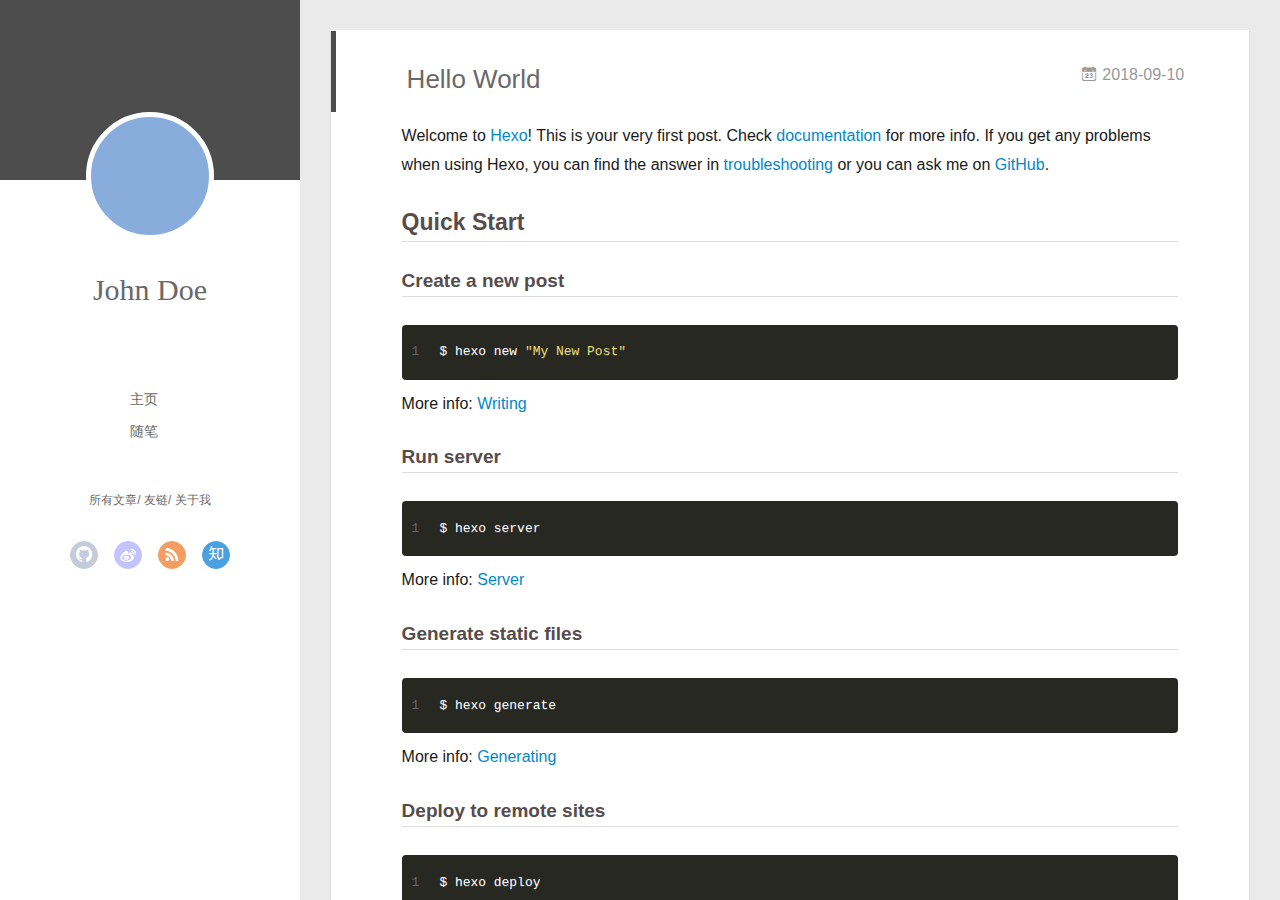
==== index.html @ 99da0456 "Site updated: 2018-09-10 10:22:49" ====
<!DOCTYPE html>
<html>
<head>
  <meta charset="utf-8">
  
  <meta name="renderer" content="webkit">
  <meta http-equiv="X-UA-Compatible" content="IE=edge" >
  <link rel="dns-prefetch" href="http://yoursite.com">
  <title>Hexo</title>
  <meta name="viewport" content="width=device-width, initial-scale=1, maximum-scale=1">
  <meta property="og:type" content="website">
<meta property="og:title" content="Hexo">
<meta property="og:url" content="http://yoursite.com/index.html">
<meta property="og:site_name" content="Hexo">
<meta property="og:locale" content="default">
<meta name="twitter:card" content="summary">
<meta name="twitter:title" content="Hexo">
  
    <link rel="alternative" href="/atom.xml" title="Hexo" type="application/atom+xml">
  
  
    <link rel="icon" href="/favicon.png">
  
  <link rel="stylesheet" type="text/css" href="/./main.0cf68a.css">
  <style type="text/css">
  
    #container.show {
      background: linear-gradient(200deg,#a0cfe4,#e8c37e);
    }
  </style>
  

  

</head>

<body>
  <div id="container" q-class="show:isCtnShow">
    <canvas id="anm-canvas" class="anm-canvas"></canvas>
    <div class="left-col" q-class="show:isShow">
      
<div class="overlay" style="background: #4d4d4d"></div>
<div class="intrude-less">
	<header id="header" class="inner">
		<a href="/" class="profilepic">
			<img src="" class="js-avatar">
		</a>
		<hgroup>
		  <h1 class="header-author"><a href="/">John Doe</a></h1>
		</hgroup>
		

		<nav class="header-menu">
			<ul>
			
				<li><a href="/">主页</a></li>
	        
				<li><a href="/tags/随笔/">随笔</a></li>
	        
			</ul>
		</nav>
		<nav class="header-smart-menu">
    		
    			
    			<a q-on="click: openSlider(e, 'innerArchive')" href="javascript:void(0)">所有文章</a>
    			
            
    			
    			<a q-on="click: openSlider(e, 'friends')" href="javascript:void(0)">友链</a>
    			
            
    			
    			<a q-on="click: openSlider(e, 'aboutme')" href="javascript:void(0)">关于我</a>
    			
            
		</nav>
		<nav class="header-nav">
			<div class="social">
				
					<a class="github" target="_blank" href="#" title="github"><i class="icon-github"></i></a>
		        
					<a class="weibo" target="_blank" href="#" title="weibo"><i class="icon-weibo"></i></a>
		        
					<a class="rss" target="_blank" href="#" title="rss"><i class="icon-rss"></i></a>
		        
					<a class="zhihu" target="_blank" href="#" title="zhihu"><i class="icon-zhihu"></i></a>
		        
			</div>
		</nav>
	</header>		
</div>

    </div>
    <div class="mid-col" q-class="show:isShow,hide:isShow|isFalse">
      
<nav id="mobile-nav">
  	<div class="overlay js-overlay" style="background: #4d4d4d"></div>
	<div class="btnctn js-mobile-btnctn">
  		<div class="slider-trigger list" q-on="click: openSlider(e)"><i class="icon icon-sort"></i></div>
	</div>
	<div class="intrude-less">
		<header id="header" class="inner">
			<div class="profilepic">
				<img src="" class="js-avatar">
			</div>
			<hgroup>
			  <h1 class="header-author js-header-author">John Doe</h1>
			</hgroup>
			
			
			
				
			
				
			
			
			
			<nav class="header-nav">
				<div class="social">
					
						<a class="github" target="_blank" href="#" title="github"><i class="icon-github"></i></a>
			        
						<a class="weibo" target="_blank" href="#" title="weibo"><i class="icon-weibo"></i></a>
			        
						<a class="rss" target="_blank" href="#" title="rss"><i class="icon-rss"></i></a>
			        
						<a class="zhihu" target="_blank" href="#" title="zhihu"><i class="icon-zhihu"></i></a>
			        
				</div>
			</nav>

			<nav class="header-menu js-header-menu">
				<ul style="width: 50%">
				
				
					<li style="width: 50%"><a href="/">主页</a></li>
		        
					<li style="width: 50%"><a href="/tags/随笔/">随笔</a></li>
		        
				</ul>
			</nav>
		</header>				
	</div>
	<div class="mobile-mask" style="display:none" q-show="isShow"></div>
</nav>

      <div id="wrapper" class="body-wrap">
        <div class="menu-l">
          <div class="canvas-wrap">
            <canvas data-colors="#eaeaea" data-sectionHeight="100" data-contentId="js-content" id="myCanvas1" class="anm-canvas"></canvas>
          </div>
          <div id="js-content" class="content-ll">
            
  
    <article id="post-hello-world" class="article article-type-post  article-index" itemscope itemprop="blogPost">
  <div class="article-inner">
    
      <header class="article-header">
        
  
    <h1 itemprop="name">
      <a class="article-title" href="/2018/09/10/hello-world/">Hello World</a>
    </h1>
  

        
        <a href="/2018/09/10/hello-world/" class="archive-article-date">
  	<time datetime="2018-09-10T02:05:16.065Z" itemprop="datePublished"><i class="icon-calendar icon"></i>2018-09-10</time>
</a>
        
      </header>
    
    <div class="article-entry" itemprop="articleBody">
      
        <p>Welcome to <a href="https://hexo.io/" target="_blank" rel="noopener">Hexo</a>! This is your very first post. Check <a href="https://hexo.io/docs/" target="_blank" rel="noopener">documentation</a> for more info. If you get any problems when using Hexo, you can find the answer in <a href="https://hexo.io/docs/troubleshooting.html" target="_blank" rel="noopener">troubleshooting</a> or you can ask me on <a href="https://github.com/hexojs/hexo/issues" target="_blank" rel="noopener">GitHub</a>.</p>
<h2 id="Quick-Start"><a href="#Quick-Start" class="headerlink" title="Quick Start"></a>Quick Start</h2><h3 id="Create-a-new-post"><a href="#Create-a-new-post" class="headerlink" title="Create a new post"></a>Create a new post</h3><figure class="highlight bash"><table><tr><td class="gutter"><pre><span class="line">1</span><br></pre></td><td class="code"><pre><span class="line">$ hexo new <span class="string">"My New Post"</span></span><br></pre></td></tr></table></figure>
<p>More info: <a href="https://hexo.io/docs/writing.html" target="_blank" rel="noopener">Writing</a></p>
<h3 id="Run-server"><a href="#Run-server" class="headerlink" title="Run server"></a>Run server</h3><figure class="highlight bash"><table><tr><td class="gutter"><pre><span class="line">1</span><br></pre></td><td class="code"><pre><span class="line">$ hexo server</span><br></pre></td></tr></table></figure>
<p>More info: <a href="https://hexo.io/docs/server.html" target="_blank" rel="noopener">Server</a></p>
<h3 id="Generate-static-files"><a href="#Generate-static-files" class="headerlink" title="Generate static files"></a>Generate static files</h3><figure class="highlight bash"><table><tr><td class="gutter"><pre><span class="line">1</span><br></pre></td><td class="code"><pre><span class="line">$ hexo generate</span><br></pre></td></tr></table></figure>
<p>More info: <a href="https://hexo.io/docs/generating.html" target="_blank" rel="noopener">Generating</a></p>
<h3 id="Deploy-to-remote-sites"><a href="#Deploy-to-remote-sites" class="headerlink" title="Deploy to remote sites"></a>Deploy to remote sites</h3><figure class="highlight bash"><table><tr><td class="gutter"><pre><span class="line">1</span><br></pre></td><td class="code"><pre><span class="line">$ hexo deploy</span><br></pre></td></tr></table></figure>
<p>More info: <a href="https://hexo.io/docs/deployment.html" target="_blank" rel="noopener">Deployment</a></p>

      

      
    </div>
    <div class="article-info article-info-index">
      
      
      

      
        <p class="article-more-link">
          <a class="article-more-a" href="/2018/09/10/hello-world/">展开全文 >></a>
        </p>
      

      
      <div class="clearfix"></div>
    </div>
  </div>
</article>

<aside class="wrap-side-operation">
    <div class="mod-side-operation">
        
        <div class="jump-container" id="js-jump-container" style="display:none;">
            <a href="javascript:void(0)" class="mod-side-operation__jump-to-top">
                <i class="icon-font icon-back"></i>
            </a>
            <div id="js-jump-plan-container" class="jump-plan-container" style="top: -11px;">
                <i class="icon-font icon-plane jump-plane"></i>
            </div>
        </div>
        
        
    </div>
</aside>




  
  


          </div>
        </div>
      </div>
      <footer id="footer">
  <div class="outer">
    <div id="footer-info">
    	<div class="footer-left">
    		&copy; 2018 John Doe
    	</div>
      	<div class="footer-right">
      		<a href="http://hexo.io/" target="_blank">Hexo</a>  Theme <a href="https://github.com/litten/hexo-theme-yilia" target="_blank">Yilia</a> by Litten
      	</div>
    </div>
  </div>
</footer>
    </div>
    <script>
	var yiliaConfig = {
		mathjax: false,
		isHome: true,
		isPost: false,
		isArchive: false,
		isTag: false,
		isCategory: false,
		open_in_new: false,
		toc_hide_index: true,
		root: "/",
		innerArchive: true,
		showTags: false
	}
</script>

<script>!function(t){function n(e){if(r[e])return r[e].exports;var i=r[e]={exports:{},id:e,loaded:!1};return t[e].call(i.exports,i,i.exports,n),i.loaded=!0,i.exports}var r={};n.m=t,n.c=r,n.p="./",n(0)}([function(t,n,r){r(195),t.exports=r(191)},function(t,n,r){var e=r(3),i=r(52),o=r(27),u=r(28),c=r(53),f="prototype",a=function(t,n,r){var s,l,h,v,p=t&a.F,d=t&a.G,y=t&a.S,g=t&a.P,b=t&a.B,m=d?e:y?e[n]||(e[n]={}):(e[n]||{})[f],x=d?i:i[n]||(i[n]={}),w=x[f]||(x[f]={});d&&(r=n);for(s in r)l=!p&&m&&void 0!==m[s],h=(l?m:r)[s],v=b&&l?c(h,e):g&&"function"==typeof h?c(Function.call,h):h,m&&u(m,s,h,t&a.U),x[s]!=h&&o(x,s,v),g&&w[s]!=h&&(w[s]=h)};e.core=i,a.F=1,a.G=2,a.S=4,a.P=8,a.B=16,a.W=32,a.U=64,a.R=128,t.exports=a},function(t,n,r){var e=r(6);t.exports=function(t){if(!e(t))throw TypeError(t+" is not an object!");return t}},function(t,n){var r=t.exports="undefined"!=typeof window&&window.Math==Math?window:"undefined"!=typeof self&&self.Math==Math?self:Function("return this")();"number"==typeof __g&&(__g=r)},function(t,n){t.exports=function(t){try{return!!t()}catch(t){return!0}}},function(t,n){var r=t.exports="undefined"!=typeof window&&window.Math==Math?window:"undefined"!=typeof self&&self.Math==Math?self:Function("return this")();"number"==typeof __g&&(__g=r)},function(t,n){t.exports=function(t){return"object"==typeof t?null!==t:"function"==typeof t}},function(t,n,r){var e=r(126)("wks"),i=r(76),o=r(3).Symbol,u="function"==typeof o;(t.exports=function(t){return e[t]||(e[t]=u&&o[t]||(u?o:i)("Symbol."+t))}).store=e},function(t,n){var r={}.hasOwnProperty;t.exports=function(t,n){return r.call(t,n)}},function(t,n,r){var e=r(94),i=r(33);t.exports=function(t){return e(i(t))}},function(t,n,r){t.exports=!r(4)(function(){return 7!=Object.defineProperty({},"a",{get:function(){return 7}}).a})},function(t,n,r){var e=r(2),i=r(167),o=r(50),u=Object.defineProperty;n.f=r(10)?Object.defineProperty:function(t,n,r){if(e(t),n=o(n,!0),e(r),i)try{return u(t,n,r)}catch(t){}if("get"in r||"set"in r)throw TypeError("Accessors not supported!");return"value"in r&&(t[n]=r.value),t}},function(t,n,r){t.exports=!r(18)(function(){return 7!=Object.defineProperty({},"a",{get:function(){return 7}}).a})},function(t,n,r){var e=r(14),i=r(22);t.exports=r(12)?function(t,n,r){return e.f(t,n,i(1,r))}:function(t,n,r){return t[n]=r,t}},function(t,n,r){var e=r(20),i=r(58),o=r(42),u=Object.defineProperty;n.f=r(12)?Object.defineProperty:function(t,n,r){if(e(t),n=o(n,!0),e(r),i)try{return u(t,n,r)}catch(t){}if("get"in r||"set"in r)throw TypeError("Accessors not supported!");return"value"in r&&(t[n]=r.value),t}},function(t,n,r){var e=r(40)("wks"),i=r(23),o=r(5).Symbol,u="function"==typeof o;(t.exports=function(t){return e[t]||(e[t]=u&&o[t]||(u?o:i)("Symbol."+t))}).store=e},function(t,n,r){var e=r(67),i=Math.min;t.exports=function(t){return t>0?i(e(t),9007199254740991):0}},function(t,n,r){var e=r(46);t.exports=function(t){return Object(e(t))}},function(t,n){t.exports=function(t){try{return!!t()}catch(t){return!0}}},function(t,n,r){var e=r(63),i=r(34);t.exports=Object.keys||function(t){return e(t,i)}},function(t,n,r){var e=r(21);t.exports=function(t){if(!e(t))throw TypeError(t+" is not an object!");return t}},function(t,n){t.exports=function(t){return"object"==typeof t?null!==t:"function"==typeof t}},function(t,n){t.exports=function(t,n){return{enumerable:!(1&t),configurable:!(2&t),writable:!(4&t),value:n}}},function(t,n){var r=0,e=Math.random();t.exports=function(t){return"Symbol(".concat(void 0===t?"":t,")_",(++r+e).toString(36))}},function(t,n){var r={}.hasOwnProperty;t.exports=function(t,n){return r.call(t,n)}},function(t,n){var r=t.exports={version:"2.4.0"};"number"==typeof __e&&(__e=r)},function(t,n){t.exports=function(t){if("function"!=typeof t)throw TypeError(t+" is not a function!");return t}},function(t,n,r){var e=r(11),i=r(66);t.exports=r(10)?function(t,n,r){return e.f(t,n,i(1,r))}:function(t,n,r){return t[n]=r,t}},function(t,n,r){var e=r(3),i=r(27),o=r(24),u=r(76)("src"),c="toString",f=Function[c],a=(""+f).split(c);r(52).inspectSource=function(t){return f.call(t)},(t.exports=function(t,n,r,c){var f="function"==typeof r;f&&(o(r,"name")||i(r,"name",n)),t[n]!==r&&(f&&(o(r,u)||i(r,u,t[n]?""+t[n]:a.join(String(n)))),t===e?t[n]=r:c?t[n]?t[n]=r:i(t,n,r):(delete t[n],i(t,n,r)))})(Function.prototype,c,function(){return"function"==typeof this&&this[u]||f.call(this)})},function(t,n,r){var e=r(1),i=r(4),o=r(46),u=function(t,n,r,e){var i=String(o(t)),u="<"+n;return""!==r&&(u+=" "+r+'="'+String(e).replace(/"/g,"&quot;")+'"'),u+">"+i+"</"+n+">"};t.exports=function(t,n){var r={};r[t]=n(u),e(e.P+e.F*i(function(){var n=""[t]('"');return n!==n.toLowerCase()||n.split('"').length>3}),"String",r)}},function(t,n,r){var e=r(115),i=r(46);t.exports=function(t){return e(i(t))}},function(t,n,r){var e=r(116),i=r(66),o=r(30),u=r(50),c=r(24),f=r(167),a=Object.getOwnPropertyDescriptor;n.f=r(10)?a:function(t,n){if(t=o(t),n=u(n,!0),f)try{return a(t,n)}catch(t){}if(c(t,n))return i(!e.f.call(t,n),t[n])}},function(t,n,r){var e=r(24),i=r(17),o=r(145)("IE_PROTO"),u=Object.prototype;t.exports=Object.getPrototypeOf||function(t){return t=i(t),e(t,o)?t[o]:"function"==typeof t.constructor&&t instanceof t.constructor?t.constructor.prototype:t instanceof Object?u:null}},function(t,n){t.exports=function(t){if(void 0==t)throw TypeError("Can't call method on  "+t);return t}},function(t,n){t.exports="constructor,hasOwnProperty,isPrototypeOf,propertyIsEnumerable,toLocaleString,toString,valueOf".split(",")},function(t,n){t.exports={}},function(t,n){t.exports=!0},function(t,n){n.f={}.propertyIsEnumerable},function(t,n,r){var e=r(14).f,i=r(8),o=r(15)("toStringTag");t.exports=function(t,n,r){t&&!i(t=r?t:t.prototype,o)&&e(t,o,{configurable:!0,value:n})}},function(t,n,r){var e=r(40)("keys"),i=r(23);t.exports=function(t){return e[t]||(e[t]=i(t))}},function(t,n,r){var e=r(5),i="__core-js_shared__",o=e[i]||(e[i]={});t.exports=function(t){return o[t]||(o[t]={})}},function(t,n){var r=Math.ceil,e=Math.floor;t.exports=function(t){return isNaN(t=+t)?0:(t>0?e:r)(t)}},function(t,n,r){var e=r(21);t.exports=function(t,n){if(!e(t))return t;var r,i;if(n&&"function"==typeof(r=t.toString)&&!e(i=r.call(t)))return i;if("function"==typeof(r=t.valueOf)&&!e(i=r.call(t)))return i;if(!n&&"function"==typeof(r=t.toString)&&!e(i=r.call(t)))return i;throw TypeError("Can't convert object to primitive value")}},function(t,n,r){var e=r(5),i=r(25),o=r(36),u=r(44),c=r(14).f;t.exports=function(t){var n=i.Symbol||(i.Symbol=o?{}:e.Symbol||{});"_"==t.charAt(0)||t in n||c(n,t,{value:u.f(t)})}},function(t,n,r){n.f=r(15)},function(t,n){var r={}.toString;t.exports=function(t){return r.call(t).slice(8,-1)}},function(t,n){t.exports=function(t){if(void 0==t)throw TypeError("Can't call method on  "+t);return t}},function(t,n,r){var e=r(4);t.exports=function(t,n){return!!t&&e(function(){n?t.call(null,function(){},1):t.call(null)})}},function(t,n,r){var e=r(53),i=r(115),o=r(17),u=r(16),c=r(203);t.exports=function(t,n){var r=1==t,f=2==t,a=3==t,s=4==t,l=6==t,h=5==t||l,v=n||c;return function(n,c,p){for(var d,y,g=o(n),b=i(g),m=e(c,p,3),x=u(b.length),w=0,S=r?v(n,x):f?v(n,0):void 0;x>w;w++)if((h||w in b)&&(d=b[w],y=m(d,w,g),t))if(r)S[w]=y;else if(y)switch(t){case 3:return!0;case 5:return d;case 6:return w;case 2:S.push(d)}else if(s)return!1;return l?-1:a||s?s:S}}},function(t,n,r){var e=r(1),i=r(52),o=r(4);t.exports=function(t,n){var r=(i.Object||{})[t]||Object[t],u={};u[t]=n(r),e(e.S+e.F*o(function(){r(1)}),"Object",u)}},function(t,n,r){var e=r(6);t.exports=function(t,n){if(!e(t))return t;var r,i;if(n&&"function"==typeof(r=t.toString)&&!e(i=r.call(t)))return i;if("function"==typeof(r=t.valueOf)&&!e(i=r.call(t)))return i;if(!n&&"function"==typeof(r=t.toString)&&!e(i=r.call(t)))return i;throw TypeError("Can't convert object to primitive value")}},function(t,n,r){var e=r(5),i=r(25),o=r(91),u=r(13),c="prototype",f=function(t,n,r){var a,s,l,h=t&f.F,v=t&f.G,p=t&f.S,d=t&f.P,y=t&f.B,g=t&f.W,b=v?i:i[n]||(i[n]={}),m=b[c],x=v?e:p?e[n]:(e[n]||{})[c];v&&(r=n);for(a in r)(s=!h&&x&&void 0!==x[a])&&a in b||(l=s?x[a]:r[a],b[a]=v&&"function"!=typeof x[a]?r[a]:y&&s?o(l,e):g&&x[a]==l?function(t){var n=function(n,r,e){if(this instanceof t){switch(arguments.length){case 0:return new t;case 1:return new t(n);case 2:return new t(n,r)}return new t(n,r,e)}return t.apply(this,arguments)};return n[c]=t[c],n}(l):d&&"function"==typeof l?o(Function.call,l):l,d&&((b.virtual||(b.virtual={}))[a]=l,t&f.R&&m&&!m[a]&&u(m,a,l)))};f.F=1,f.G=2,f.S=4,f.P=8,f.B=16,f.W=32,f.U=64,f.R=128,t.exports=f},function(t,n){var r=t.exports={version:"2.4.0"};"number"==typeof __e&&(__e=r)},function(t,n,r){var e=r(26);t.exports=function(t,n,r){if(e(t),void 0===n)return t;switch(r){case 1:return function(r){return t.call(n,r)};case 2:return function(r,e){return t.call(n,r,e)};case 3:return function(r,e,i){return t.call(n,r,e,i)}}return function(){return t.apply(n,arguments)}}},function(t,n,r){var e=r(183),i=r(1),o=r(126)("metadata"),u=o.store||(o.store=new(r(186))),c=function(t,n,r){var i=u.get(t);if(!i){if(!r)return;u.set(t,i=new e)}var o=i.get(n);if(!o){if(!r)return;i.set(n,o=new e)}return o},f=function(t,n,r){var e=c(n,r,!1);return void 0!==e&&e.has(t)},a=function(t,n,r){var e=c(n,r,!1);return void 0===e?void 0:e.get(t)},s=function(t,n,r,e){c(r,e,!0).set(t,n)},l=function(t,n){var r=c(t,n,!1),e=[];return r&&r.forEach(function(t,n){e.push(n)}),e},h=function(t){return void 0===t||"symbol"==typeof t?t:String(t)},v=function(t){i(i.S,"Reflect",t)};t.exports={store:u,map:c,has:f,get:a,set:s,keys:l,key:h,exp:v}},function(t,n,r){"use strict";if(r(10)){var e=r(69),i=r(3),o=r(4),u=r(1),c=r(127),f=r(152),a=r(53),s=r(68),l=r(66),h=r(27),v=r(73),p=r(67),d=r(16),y=r(75),g=r(50),b=r(24),m=r(180),x=r(114),w=r(6),S=r(17),_=r(137),O=r(70),E=r(32),P=r(71).f,j=r(154),F=r(76),M=r(7),A=r(48),N=r(117),T=r(146),I=r(155),k=r(80),L=r(123),R=r(74),C=r(130),D=r(160),U=r(11),W=r(31),G=U.f,B=W.f,V=i.RangeError,z=i.TypeError,q=i.Uint8Array,K="ArrayBuffer",J="Shared"+K,Y="BYTES_PER_ELEMENT",H="prototype",$=Array[H],X=f.ArrayBuffer,Q=f.DataView,Z=A(0),tt=A(2),nt=A(3),rt=A(4),et=A(5),it=A(6),ot=N(!0),ut=N(!1),ct=I.values,ft=I.keys,at=I.entries,st=$.lastIndexOf,lt=$.reduce,ht=$.reduceRight,vt=$.join,pt=$.sort,dt=$.slice,yt=$.toString,gt=$.toLocaleString,bt=M("iterator"),mt=M("toStringTag"),xt=F("typed_constructor"),wt=F("def_constructor"),St=c.CONSTR,_t=c.TYPED,Ot=c.VIEW,Et="Wrong length!",Pt=A(1,function(t,n){return Tt(T(t,t[wt]),n)}),jt=o(function(){return 1===new q(new Uint16Array([1]).buffer)[0]}),Ft=!!q&&!!q[H].set&&o(function(){new q(1).set({})}),Mt=function(t,n){if(void 0===t)throw z(Et);var r=+t,e=d(t);if(n&&!m(r,e))throw V(Et);return e},At=function(t,n){var r=p(t);if(r<0||r%n)throw V("Wrong offset!");return r},Nt=function(t){if(w(t)&&_t in t)return t;throw z(t+" is not a typed array!")},Tt=function(t,n){if(!(w(t)&&xt in t))throw z("It is not a typed array constructor!");return new t(n)},It=function(t,n){return kt(T(t,t[wt]),n)},kt=function(t,n){for(var r=0,e=n.length,i=Tt(t,e);e>r;)i[r]=n[r++];return i},Lt=function(t,n,r){G(t,n,{get:function(){return this._d[r]}})},Rt=function(t){var n,r,e,i,o,u,c=S(t),f=arguments.length,s=f>1?arguments[1]:void 0,l=void 0!==s,h=j(c);if(void 0!=h&&!_(h)){for(u=h.call(c),e=[],n=0;!(o=u.next()).done;n++)e.push(o.value);c=e}for(l&&f>2&&(s=a(s,arguments[2],2)),n=0,r=d(c.length),i=Tt(this,r);r>n;n++)i[n]=l?s(c[n],n):c[n];return i},Ct=function(){for(var t=0,n=arguments.length,r=Tt(this,n);n>t;)r[t]=arguments[t++];return r},Dt=!!q&&o(function(){gt.call(new q(1))}),Ut=function(){return gt.apply(Dt?dt.call(Nt(this)):Nt(this),arguments)},Wt={copyWithin:function(t,n){return D.call(Nt(this),t,n,arguments.length>2?arguments[2]:void 0)},every:function(t){return rt(Nt(this),t,arguments.length>1?arguments[1]:void 0)},fill:function(t){return C.apply(Nt(this),arguments)},filter:function(t){return It(this,tt(Nt(this),t,arguments.length>1?arguments[1]:void 0))},find:function(t){return et(Nt(this),t,arguments.length>1?arguments[1]:void 0)},findIndex:function(t){return it(Nt(this),t,arguments.length>1?arguments[1]:void 0)},forEach:function(t){Z(Nt(this),t,arguments.length>1?arguments[1]:void 0)},indexOf:function(t){return ut(Nt(this),t,arguments.length>1?arguments[1]:void 0)},includes:function(t){return ot(Nt(this),t,arguments.length>1?arguments[1]:void 0)},join:function(t){return vt.apply(Nt(this),arguments)},lastIndexOf:function(t){return st.apply(Nt(this),arguments)},map:function(t){return Pt(Nt(this),t,arguments.length>1?arguments[1]:void 0)},reduce:function(t){return lt.apply(Nt(this),arguments)},reduceRight:function(t){return ht.apply(Nt(this),arguments)},reverse:function(){for(var t,n=this,r=Nt(n).length,e=Math.floor(r/2),i=0;i<e;)t=n[i],n[i++]=n[--r],n[r]=t;return n},some:function(t){return nt(Nt(this),t,arguments.length>1?arguments[1]:void 0)},sort:function(t){return pt.call(Nt(this),t)},subarray:function(t,n){var r=Nt(this),e=r.length,i=y(t,e);return new(T(r,r[wt]))(r.buffer,r.byteOffset+i*r.BYTES_PER_ELEMENT,d((void 0===n?e:y(n,e))-i))}},Gt=function(t,n){return It(this,dt.call(Nt(this),t,n))},Bt=function(t){Nt(this);var n=At(arguments[1],1),r=this.length,e=S(t),i=d(e.length),o=0;if(i+n>r)throw V(Et);for(;o<i;)this[n+o]=e[o++]},Vt={entries:function(){return at.call(Nt(this))},keys:function(){return ft.call(Nt(this))},values:function(){return ct.call(Nt(this))}},zt=function(t,n){return w(t)&&t[_t]&&"symbol"!=typeof n&&n in t&&String(+n)==String(n)},qt=function(t,n){return zt(t,n=g(n,!0))?l(2,t[n]):B(t,n)},Kt=function(t,n,r){return!(zt(t,n=g(n,!0))&&w(r)&&b(r,"value"))||b(r,"get")||b(r,"set")||r.configurable||b(r,"writable")&&!r.writable||b(r,"enumerable")&&!r.enumerable?G(t,n,r):(t[n]=r.value,t)};St||(W.f=qt,U.f=Kt),u(u.S+u.F*!St,"Object",{getOwnPropertyDescriptor:qt,defineProperty:Kt}),o(function(){yt.call({})})&&(yt=gt=function(){return vt.call(this)});var Jt=v({},Wt);v(Jt,Vt),h(Jt,bt,Vt.values),v(Jt,{slice:Gt,set:Bt,constructor:function(){},toString:yt,toLocaleString:Ut}),Lt(Jt,"buffer","b"),Lt(Jt,"byteOffset","o"),Lt(Jt,"byteLength","l"),Lt(Jt,"length","e"),G(Jt,mt,{get:function(){return this[_t]}}),t.exports=function(t,n,r,f){f=!!f;var a=t+(f?"Clamped":"")+"Array",l="Uint8Array"!=a,v="get"+t,p="set"+t,y=i[a],g=y||{},b=y&&E(y),m=!y||!c.ABV,S={},_=y&&y[H],j=function(t,r){var e=t._d;return e.v[v](r*n+e.o,jt)},F=function(t,r,e){var i=t._d;f&&(e=(e=Math.round(e))<0?0:e>255?255:255&e),i.v[p](r*n+i.o,e,jt)},M=function(t,n){G(t,n,{get:function(){return j(this,n)},set:function(t){return F(this,n,t)},enumerable:!0})};m?(y=r(function(t,r,e,i){s(t,y,a,"_d");var o,u,c,f,l=0,v=0;if(w(r)){if(!(r instanceof X||(f=x(r))==K||f==J))return _t in r?kt(y,r):Rt.call(y,r);o=r,v=At(e,n);var p=r.byteLength;if(void 0===i){if(p%n)throw V(Et);if((u=p-v)<0)throw V(Et)}else if((u=d(i)*n)+v>p)throw V(Et);c=u/n}else c=Mt(r,!0),u=c*n,o=new X(u);for(h(t,"_d",{b:o,o:v,l:u,e:c,v:new Q(o)});l<c;)M(t,l++)}),_=y[H]=O(Jt),h(_,"constructor",y)):L(function(t){new y(null),new y(t)},!0)||(y=r(function(t,r,e,i){s(t,y,a);var o;return w(r)?r instanceof X||(o=x(r))==K||o==J?void 0!==i?new g(r,At(e,n),i):void 0!==e?new g(r,At(e,n)):new g(r):_t in r?kt(y,r):Rt.call(y,r):new g(Mt(r,l))}),Z(b!==Function.prototype?P(g).concat(P(b)):P(g),function(t){t in y||h(y,t,g[t])}),y[H]=_,e||(_.constructor=y));var A=_[bt],N=!!A&&("values"==A.name||void 0==A.name),T=Vt.values;h(y,xt,!0),h(_,_t,a),h(_,Ot,!0),h(_,wt,y),(f?new y(1)[mt]==a:mt in _)||G(_,mt,{get:function(){return a}}),S[a]=y,u(u.G+u.W+u.F*(y!=g),S),u(u.S,a,{BYTES_PER_ELEMENT:n,from:Rt,of:Ct}),Y in _||h(_,Y,n),u(u.P,a,Wt),R(a),u(u.P+u.F*Ft,a,{set:Bt}),u(u.P+u.F*!N,a,Vt),u(u.P+u.F*(_.toString!=yt),a,{toString:yt}),u(u.P+u.F*o(function(){new y(1).slice()}),a,{slice:Gt}),u(u.P+u.F*(o(function(){return[1,2].toLocaleString()!=new y([1,2]).toLocaleString()})||!o(function(){_.toLocaleString.call([1,2])})),a,{toLocaleString:Ut}),k[a]=N?A:T,e||N||h(_,bt,T)}}else t.exports=function(){}},function(t,n){var r={}.toString;t.exports=function(t){return r.call(t).slice(8,-1)}},function(t,n,r){var e=r(21),i=r(5).document,o=e(i)&&e(i.createElement);t.exports=function(t){return o?i.createElement(t):{}}},function(t,n,r){t.exports=!r(12)&&!r(18)(function(){return 7!=Object.defineProperty(r(57)("div"),"a",{get:function(){return 7}}).a})},function(t,n,r){"use strict";var e=r(36),i=r(51),o=r(64),u=r(13),c=r(8),f=r(35),a=r(96),s=r(38),l=r(103),h=r(15)("iterator"),v=!([].keys&&"next"in[].keys()),p="keys",d="values",y=function(){return this};t.exports=function(t,n,r,g,b,m,x){a(r,n,g);var w,S,_,O=function(t){if(!v&&t in F)return F[t];switch(t){case p:case d:return function(){return new r(this,t)}}return function(){return new r(this,t)}},E=n+" Iterator",P=b==d,j=!1,F=t.prototype,M=F[h]||F["@@iterator"]||b&&F[b],A=M||O(b),N=b?P?O("entries"):A:void 0,T="Array"==n?F.entries||M:M;if(T&&(_=l(T.call(new t)))!==Object.prototype&&(s(_,E,!0),e||c(_,h)||u(_,h,y)),P&&M&&M.name!==d&&(j=!0,A=function(){return M.call(this)}),e&&!x||!v&&!j&&F[h]||u(F,h,A),f[n]=A,f[E]=y,b)if(w={values:P?A:O(d),keys:m?A:O(p),entries:N},x)for(S in w)S in F||o(F,S,w[S]);else i(i.P+i.F*(v||j),n,w);return w}},function(t,n,r){var e=r(20),i=r(100),o=r(34),u=r(39)("IE_PROTO"),c=function(){},f="prototype",a=function(){var t,n=r(57)("iframe"),e=o.length;for(n.style.display="none",r(93).appendChild(n),n.src="javascript:",t=n.contentWindow.document,t.open(),t.write("<script>document.F=Object<\/script>"),t.close(),a=t.F;e--;)delete a[f][o[e]];return a()};t.exports=Object.create||function(t,n){var r;return null!==t?(c[f]=e(t),r=new c,c[f]=null,r[u]=t):r=a(),void 0===n?r:i(r,n)}},function(t,n,r){var e=r(63),i=r(34).concat("length","prototype");n.f=Object.getOwnPropertyNames||function(t){return e(t,i)}},function(t,n){n.f=Object.getOwnPropertySymbols},function(t,n,r){var e=r(8),i=r(9),o=r(90)(!1),u=r(39)("IE_PROTO");t.exports=function(t,n){var r,c=i(t),f=0,a=[];for(r in c)r!=u&&e(c,r)&&a.push(r);for(;n.length>f;)e(c,r=n[f++])&&(~o(a,r)||a.push(r));return a}},function(t,n,r){t.exports=r(13)},function(t,n,r){var e=r(76)("meta"),i=r(6),o=r(24),u=r(11).f,c=0,f=Object.isExtensible||function(){return!0},a=!r(4)(function(){return f(Object.preventExtensions({}))}),s=function(t){u(t,e,{value:{i:"O"+ ++c,w:{}}})},l=function(t,n){if(!i(t))return"symbol"==typeof t?t:("string"==typeof t?"S":"P")+t;if(!o(t,e)){if(!f(t))return"F";if(!n)return"E";s(t)}return t[e].i},h=function(t,n){if(!o(t,e)){if(!f(t))return!0;if(!n)return!1;s(t)}return t[e].w},v=function(t){return a&&p.NEED&&f(t)&&!o(t,e)&&s(t),t},p=t.exports={KEY:e,NEED:!1,fastKey:l,getWeak:h,onFreeze:v}},function(t,n){t.exports=function(t,n){return{enumerable:!(1&t),configurable:!(2&t),writable:!(4&t),value:n}}},function(t,n){var r=Math.ceil,e=Math.floor;t.exports=function(t){return isNaN(t=+t)?0:(t>0?e:r)(t)}},function(t,n){t.exports=function(t,n,r,e){if(!(t instanceof n)||void 0!==e&&e in t)throw TypeError(r+": incorrect invocation!");return t}},function(t,n){t.exports=!1},function(t,n,r){var e=r(2),i=r(173),o=r(133),u=r(145)("IE_PROTO"),c=function(){},f="prototype",a=function(){var t,n=r(132)("iframe"),e=o.length;for(n.style.display="none",r(135).appendChild(n),n.src="javascript:",t=n.contentWindow.document,t.open(),t.write("<script>document.F=Object<\/script>"),t.close(),a=t.F;e--;)delete a[f][o[e]];return a()};t.exports=Object.create||function(t,n){var r;return null!==t?(c[f]=e(t),r=new c,c[f]=null,r[u]=t):r=a(),void 0===n?r:i(r,n)}},function(t,n,r){var e=r(175),i=r(133).concat("length","prototype");n.f=Object.getOwnPropertyNames||function(t){return e(t,i)}},function(t,n,r){var e=r(175),i=r(133);t.exports=Object.keys||function(t){return e(t,i)}},function(t,n,r){var e=r(28);t.exports=function(t,n,r){for(var i in n)e(t,i,n[i],r);return t}},function(t,n,r){"use strict";var e=r(3),i=r(11),o=r(10),u=r(7)("species");t.exports=function(t){var n=e[t];o&&n&&!n[u]&&i.f(n,u,{configurable:!0,get:function(){return this}})}},function(t,n,r){var e=r(67),i=Math.max,o=Math.min;t.exports=function(t,n){return t=e(t),t<0?i(t+n,0):o(t,n)}},function(t,n){var r=0,e=Math.random();t.exports=function(t){return"Symbol(".concat(void 0===t?"":t,")_",(++r+e).toString(36))}},function(t,n,r){var e=r(33);t.exports=function(t){return Object(e(t))}},function(t,n,r){var e=r(7)("unscopables"),i=Array.prototype;void 0==i[e]&&r(27)(i,e,{}),t.exports=function(t){i[e][t]=!0}},function(t,n,r){var e=r(53),i=r(169),o=r(137),u=r(2),c=r(16),f=r(154),a={},s={},n=t.exports=function(t,n,r,l,h){var v,p,d,y,g=h?function(){return t}:f(t),b=e(r,l,n?2:1),m=0;if("function"!=typeof g)throw TypeError(t+" is not iterable!");if(o(g)){for(v=c(t.length);v>m;m++)if((y=n?b(u(p=t[m])[0],p[1]):b(t[m]))===a||y===s)return y}else for(d=g.call(t);!(p=d.next()).done;)if((y=i(d,b,p.value,n))===a||y===s)return y};n.BREAK=a,n.RETURN=s},function(t,n){t.exports={}},function(t,n,r){var e=r(11).f,i=r(24),o=r(7)("toStringTag");t.exports=function(t,n,r){t&&!i(t=r?t:t.prototype,o)&&e(t,o,{configurable:!0,value:n})}},function(t,n,r){var e=r(1),i=r(46),o=r(4),u=r(150),c="["+u+"]",f="​",a=RegExp("^"+c+c+"*"),s=RegExp(c+c+"*$"),l=function(t,n,r){var i={},c=o(function(){return!!u[t]()||f[t]()!=f}),a=i[t]=c?n(h):u[t];r&&(i[r]=a),e(e.P+e.F*c,"String",i)},h=l.trim=function(t,n){return t=String(i(t)),1&n&&(t=t.replace(a,"")),2&n&&(t=t.replace(s,"")),t};t.exports=l},function(t,n,r){t.exports={default:r(86),__esModule:!0}},function(t,n,r){t.exports={default:r(87),__esModule:!0}},function(t,n,r){"use strict";function e(t){return t&&t.__esModule?t:{default:t}}n.__esModule=!0;var i=r(84),o=e(i),u=r(83),c=e(u),f="function"==typeof c.default&&"symbol"==typeof o.default?function(t){return typeof t}:function(t){return t&&"function"==typeof c.default&&t.constructor===c.default&&t!==c.default.prototype?"symbol":typeof t};n.default="function"==typeof c.default&&"symbol"===f(o.default)?function(t){return void 0===t?"undefined":f(t)}:function(t){return t&&"function"==typeof c.default&&t.constructor===c.default&&t!==c.default.prototype?"symbol":void 0===t?"undefined":f(t)}},function(t,n,r){r(110),r(108),r(111),r(112),t.exports=r(25).Symbol},function(t,n,r){r(109),r(113),t.exports=r(44).f("iterator")},function(t,n){t.exports=function(t){if("function"!=typeof t)throw TypeError(t+" is not a function!");return t}},function(t,n){t.exports=function(){}},function(t,n,r){var e=r(9),i=r(106),o=r(105);t.exports=function(t){return function(n,r,u){var c,f=e(n),a=i(f.length),s=o(u,a);if(t&&r!=r){for(;a>s;)if((c=f[s++])!=c)return!0}else for(;a>s;s++)if((t||s in f)&&f[s]===r)return t||s||0;return!t&&-1}}},function(t,n,r){var e=r(88);t.exports=function(t,n,r){if(e(t),void 0===n)return t;switch(r){case 1:return function(r){return t.call(n,r)};case 2:return function(r,e){return t.call(n,r,e)};case 3:return function(r,e,i){return t.call(n,r,e,i)}}return function(){return t.apply(n,arguments)}}},function(t,n,r){var e=r(19),i=r(62),o=r(37);t.exports=function(t){var n=e(t),r=i.f;if(r)for(var u,c=r(t),f=o.f,a=0;c.length>a;)f.call(t,u=c[a++])&&n.push(u);return n}},function(t,n,r){t.exports=r(5).document&&document.documentElement},function(t,n,r){var e=r(56);t.exports=Object("z").propertyIsEnumerable(0)?Object:function(t){return"String"==e(t)?t.split(""):Object(t)}},function(t,n,r){var e=r(56);t.exports=Array.isArray||function(t){return"Array"==e(t)}},function(t,n,r){"use strict";var e=r(60),i=r(22),o=r(38),u={};r(13)(u,r(15)("iterator"),function(){return this}),t.exports=function(t,n,r){t.prototype=e(u,{next:i(1,r)}),o(t,n+" Iterator")}},function(t,n){t.exports=function(t,n){return{value:n,done:!!t}}},function(t,n,r){var e=r(19),i=r(9);t.exports=function(t,n){for(var r,o=i(t),u=e(o),c=u.length,f=0;c>f;)if(o[r=u[f++]]===n)return r}},function(t,n,r){var e=r(23)("meta"),i=r(21),o=r(8),u=r(14).f,c=0,f=Object.isExtensible||function(){return!0},a=!r(18)(function(){return f(Object.preventExtensions({}))}),s=function(t){u(t,e,{value:{i:"O"+ ++c,w:{}}})},l=function(t,n){if(!i(t))return"symbol"==typeof t?t:("string"==typeof t?"S":"P")+t;if(!o(t,e)){if(!f(t))return"F";if(!n)return"E";s(t)}return t[e].i},h=function(t,n){if(!o(t,e)){if(!f(t))return!0;if(!n)return!1;s(t)}return t[e].w},v=function(t){return a&&p.NEED&&f(t)&&!o(t,e)&&s(t),t},p=t.exports={KEY:e,NEED:!1,fastKey:l,getWeak:h,onFreeze:v}},function(t,n,r){var e=r(14),i=r(20),o=r(19);t.exports=r(12)?Object.defineProperties:function(t,n){i(t);for(var r,u=o(n),c=u.length,f=0;c>f;)e.f(t,r=u[f++],n[r]);return t}},function(t,n,r){var e=r(37),i=r(22),o=r(9),u=r(42),c=r(8),f=r(58),a=Object.getOwnPropertyDescriptor;n.f=r(12)?a:function(t,n){if(t=o(t),n=u(n,!0),f)try{return a(t,n)}catch(t){}if(c(t,n))return i(!e.f.call(t,n),t[n])}},function(t,n,r){var e=r(9),i=r(61).f,o={}.toString,u="object"==typeof window&&window&&Object.getOwnPropertyNames?Object.getOwnPropertyNames(window):[],c=function(t){try{return i(t)}catch(t){return u.slice()}};t.exports.f=function(t){return u&&"[object Window]"==o.call(t)?c(t):i(e(t))}},function(t,n,r){var e=r(8),i=r(77),o=r(39)("IE_PROTO"),u=Object.prototype;t.exports=Object.getPrototypeOf||function(t){return t=i(t),e(t,o)?t[o]:"function"==typeof t.constructor&&t instanceof t.constructor?t.constructor.prototype:t instanceof Object?u:null}},function(t,n,r){var e=r(41),i=r(33);t.exports=function(t){return function(n,r){var o,u,c=String(i(n)),f=e(r),a=c.length;return f<0||f>=a?t?"":void 0:(o=c.charCodeAt(f),o<55296||o>56319||f+1===a||(u=c.charCodeAt(f+1))<56320||u>57343?t?c.charAt(f):o:t?c.slice(f,f+2):u-56320+(o-55296<<10)+65536)}}},function(t,n,r){var e=r(41),i=Math.max,o=Math.min;t.exports=function(t,n){return t=e(t),t<0?i(t+n,0):o(t,n)}},function(t,n,r){var e=r(41),i=Math.min;t.exports=function(t){return t>0?i(e(t),9007199254740991):0}},function(t,n,r){"use strict";var e=r(89),i=r(97),o=r(35),u=r(9);t.exports=r(59)(Array,"Array",function(t,n){this._t=u(t),this._i=0,this._k=n},function(){var t=this._t,n=this._k,r=this._i++;return!t||r>=t.length?(this._t=void 0,i(1)):"keys"==n?i(0,r):"values"==n?i(0,t[r]):i(0,[r,t[r]])},"values"),o.Arguments=o.Array,e("keys"),e("values"),e("entries")},function(t,n){},function(t,n,r){"use strict";var e=r(104)(!0);r(59)(String,"String",function(t){this._t=String(t),this._i=0},function(){var t,n=this._t,r=this._i;return r>=n.length?{value:void 0,done:!0}:(t=e(n,r),this._i+=t.length,{value:t,done:!1})})},function(t,n,r){"use strict";var e=r(5),i=r(8),o=r(12),u=r(51),c=r(64),f=r(99).KEY,a=r(18),s=r(40),l=r(38),h=r(23),v=r(15),p=r(44),d=r(43),y=r(98),g=r(92),b=r(95),m=r(20),x=r(9),w=r(42),S=r(22),_=r(60),O=r(102),E=r(101),P=r(14),j=r(19),F=E.f,M=P.f,A=O.f,N=e.Symbol,T=e.JSON,I=T&&T.stringify,k="prototype",L=v("_hidden"),R=v("toPrimitive"),C={}.propertyIsEnumerable,D=s("symbol-registry"),U=s("symbols"),W=s("op-symbols"),G=Object[k],B="function"==typeof N,V=e.QObject,z=!V||!V[k]||!V[k].findChild,q=o&&a(function(){return 7!=_(M({},"a",{get:function(){return M(this,"a",{value:7}).a}})).a})?function(t,n,r){var e=F(G,n);e&&delete G[n],M(t,n,r),e&&t!==G&&M(G,n,e)}:M,K=function(t){var n=U[t]=_(N[k]);return n._k=t,n},J=B&&"symbol"==typeof N.iterator?function(t){return"symbol"==typeof t}:function(t){return t instanceof N},Y=function(t,n,r){return t===G&&Y(W,n,r),m(t),n=w(n,!0),m(r),i(U,n)?(r.enumerable?(i(t,L)&&t[L][n]&&(t[L][n]=!1),r=_(r,{enumerable:S(0,!1)})):(i(t,L)||M(t,L,S(1,{})),t[L][n]=!0),q(t,n,r)):M(t,n,r)},H=function(t,n){m(t);for(var r,e=g(n=x(n)),i=0,o=e.length;o>i;)Y(t,r=e[i++],n[r]);return t},$=function(t,n){return void 0===n?_(t):H(_(t),n)},X=function(t){var n=C.call(this,t=w(t,!0));return!(this===G&&i(U,t)&&!i(W,t))&&(!(n||!i(this,t)||!i(U,t)||i(this,L)&&this[L][t])||n)},Q=function(t,n){if(t=x(t),n=w(n,!0),t!==G||!i(U,n)||i(W,n)){var r=F(t,n);return!r||!i(U,n)||i(t,L)&&t[L][n]||(r.enumerable=!0),r}},Z=function(t){for(var n,r=A(x(t)),e=[],o=0;r.length>o;)i(U,n=r[o++])||n==L||n==f||e.push(n);return e},tt=function(t){for(var n,r=t===G,e=A(r?W:x(t)),o=[],u=0;e.length>u;)!i(U,n=e[u++])||r&&!i(G,n)||o.push(U[n]);return o};B||(N=function(){if(this instanceof N)throw TypeError("Symbol is not a constructor!");var t=h(arguments.length>0?arguments[0]:void 0),n=function(r){this===G&&n.call(W,r),i(this,L)&&i(this[L],t)&&(this[L][t]=!1),q(this,t,S(1,r))};return o&&z&&q(G,t,{configurable:!0,set:n}),K(t)},c(N[k],"toString",function(){return this._k}),E.f=Q,P.f=Y,r(61).f=O.f=Z,r(37).f=X,r(62).f=tt,o&&!r(36)&&c(G,"propertyIsEnumerable",X,!0),p.f=function(t){return K(v(t))}),u(u.G+u.W+u.F*!B,{Symbol:N});for(var nt="hasInstance,isConcatSpreadable,iterator,match,replace,search,species,split,toPrimitive,toStringTag,unscopables".split(","),rt=0;nt.length>rt;)v(nt[rt++]);for(var nt=j(v.store),rt=0;nt.length>rt;)d(nt[rt++]);u(u.S+u.F*!B,"Symbol",{for:function(t){return i(D,t+="")?D[t]:D[t]=N(t)},keyFor:function(t){if(J(t))return y(D,t);throw TypeError(t+" is not a symbol!")},useSetter:function(){z=!0},useSimple:function(){z=!1}}),u(u.S+u.F*!B,"Object",{create:$,defineProperty:Y,defineProperties:H,getOwnPropertyDescriptor:Q,getOwnPropertyNames:Z,getOwnPropertySymbols:tt}),T&&u(u.S+u.F*(!B||a(function(){var t=N();return"[null]"!=I([t])||"{}"!=I({a:t})||"{}"!=I(Object(t))})),"JSON",{stringify:function(t){if(void 0!==t&&!J(t)){for(var n,r,e=[t],i=1;arguments.length>i;)e.push(arguments[i++]);return n=e[1],"function"==typeof n&&(r=n),!r&&b(n)||(n=function(t,n){if(r&&(n=r.call(this,t,n)),!J(n))return n}),e[1]=n,I.apply(T,e)}}}),N[k][R]||r(13)(N[k],R,N[k].valueOf),l(N,"Symbol"),l(Math,"Math",!0),l(e.JSON,"JSON",!0)},function(t,n,r){r(43)("asyncIterator")},function(t,n,r){r(43)("observable")},function(t,n,r){r(107);for(var e=r(5),i=r(13),o=r(35),u=r(15)("toStringTag"),c=["NodeList","DOMTokenList","MediaList","StyleSheetList","CSSRuleList"],f=0;f<5;f++){var a=c[f],s=e[a],l=s&&s.prototype;l&&!l[u]&&i(l,u,a),o[a]=o.Array}},function(t,n,r){var e=r(45),i=r(7)("toStringTag"),o="Arguments"==e(function(){return arguments}()),u=function(t,n){try{return t[n]}catch(t){}};t.exports=function(t){var n,r,c;return void 0===t?"Undefined":null===t?"Null":"string"==typeof(r=u(n=Object(t),i))?r:o?e(n):"Object"==(c=e(n))&&"function"==typeof n.callee?"Arguments":c}},function(t,n,r){var e=r(45);t.exports=Object("z").propertyIsEnumerable(0)?Object:function(t){return"String"==e(t)?t.split(""):Object(t)}},function(t,n){n.f={}.propertyIsEnumerable},function(t,n,r){var e=r(30),i=r(16),o=r(75);t.exports=function(t){return function(n,r,u){var c,f=e(n),a=i(f.length),s=o(u,a);if(t&&r!=r){for(;a>s;)if((c=f[s++])!=c)return!0}else for(;a>s;s++)if((t||s in f)&&f[s]===r)return t||s||0;return!t&&-1}}},function(t,n,r){"use strict";var e=r(3),i=r(1),o=r(28),u=r(73),c=r(65),f=r(79),a=r(68),s=r(6),l=r(4),h=r(123),v=r(81),p=r(136);t.exports=function(t,n,r,d,y,g){var b=e[t],m=b,x=y?"set":"add",w=m&&m.prototype,S={},_=function(t){var n=w[t];o(w,t,"delete"==t?function(t){return!(g&&!s(t))&&n.call(this,0===t?0:t)}:"has"==t?function(t){return!(g&&!s(t))&&n.call(this,0===t?0:t)}:"get"==t?function(t){return g&&!s(t)?void 0:n.call(this,0===t?0:t)}:"add"==t?function(t){return n.call(this,0===t?0:t),this}:function(t,r){return n.call(this,0===t?0:t,r),this})};if("function"==typeof m&&(g||w.forEach&&!l(function(){(new m).entries().next()}))){var O=new m,E=O[x](g?{}:-0,1)!=O,P=l(function(){O.has(1)}),j=h(function(t){new m(t)}),F=!g&&l(function(){for(var t=new m,n=5;n--;)t[x](n,n);return!t.has(-0)});j||(m=n(function(n,r){a(n,m,t);var e=p(new b,n,m);return void 0!=r&&f(r,y,e[x],e),e}),m.prototype=w,w.constructor=m),(P||F)&&(_("delete"),_("has"),y&&_("get")),(F||E)&&_(x),g&&w.clear&&delete w.clear}else m=d.getConstructor(n,t,y,x),u(m.prototype,r),c.NEED=!0;return v(m,t),S[t]=m,i(i.G+i.W+i.F*(m!=b),S),g||d.setStrong(m,t,y),m}},function(t,n,r){"use strict";var e=r(27),i=r(28),o=r(4),u=r(46),c=r(7);t.exports=function(t,n,r){var f=c(t),a=r(u,f,""[t]),s=a[0],l=a[1];o(function(){var n={};return n[f]=function(){return 7},7!=""[t](n)})&&(i(String.prototype,t,s),e(RegExp.prototype,f,2==n?function(t,n){return l.call(t,this,n)}:function(t){return l.call(t,this)}))}
},function(t,n,r){"use strict";var e=r(2);t.exports=function(){var t=e(this),n="";return t.global&&(n+="g"),t.ignoreCase&&(n+="i"),t.multiline&&(n+="m"),t.unicode&&(n+="u"),t.sticky&&(n+="y"),n}},function(t,n){t.exports=function(t,n,r){var e=void 0===r;switch(n.length){case 0:return e?t():t.call(r);case 1:return e?t(n[0]):t.call(r,n[0]);case 2:return e?t(n[0],n[1]):t.call(r,n[0],n[1]);case 3:return e?t(n[0],n[1],n[2]):t.call(r,n[0],n[1],n[2]);case 4:return e?t(n[0],n[1],n[2],n[3]):t.call(r,n[0],n[1],n[2],n[3])}return t.apply(r,n)}},function(t,n,r){var e=r(6),i=r(45),o=r(7)("match");t.exports=function(t){var n;return e(t)&&(void 0!==(n=t[o])?!!n:"RegExp"==i(t))}},function(t,n,r){var e=r(7)("iterator"),i=!1;try{var o=[7][e]();o.return=function(){i=!0},Array.from(o,function(){throw 2})}catch(t){}t.exports=function(t,n){if(!n&&!i)return!1;var r=!1;try{var o=[7],u=o[e]();u.next=function(){return{done:r=!0}},o[e]=function(){return u},t(o)}catch(t){}return r}},function(t,n,r){t.exports=r(69)||!r(4)(function(){var t=Math.random();__defineSetter__.call(null,t,function(){}),delete r(3)[t]})},function(t,n){n.f=Object.getOwnPropertySymbols},function(t,n,r){var e=r(3),i="__core-js_shared__",o=e[i]||(e[i]={});t.exports=function(t){return o[t]||(o[t]={})}},function(t,n,r){for(var e,i=r(3),o=r(27),u=r(76),c=u("typed_array"),f=u("view"),a=!(!i.ArrayBuffer||!i.DataView),s=a,l=0,h="Int8Array,Uint8Array,Uint8ClampedArray,Int16Array,Uint16Array,Int32Array,Uint32Array,Float32Array,Float64Array".split(",");l<9;)(e=i[h[l++]])?(o(e.prototype,c,!0),o(e.prototype,f,!0)):s=!1;t.exports={ABV:a,CONSTR:s,TYPED:c,VIEW:f}},function(t,n){"use strict";var r={versions:function(){var t=window.navigator.userAgent;return{trident:t.indexOf("Trident")>-1,presto:t.indexOf("Presto")>-1,webKit:t.indexOf("AppleWebKit")>-1,gecko:t.indexOf("Gecko")>-1&&-1==t.indexOf("KHTML"),mobile:!!t.match(/AppleWebKit.*Mobile.*/),ios:!!t.match(/\(i[^;]+;( U;)? CPU.+Mac OS X/),android:t.indexOf("Android")>-1||t.indexOf("Linux")>-1,iPhone:t.indexOf("iPhone")>-1||t.indexOf("Mac")>-1,iPad:t.indexOf("iPad")>-1,webApp:-1==t.indexOf("Safari"),weixin:-1==t.indexOf("MicroMessenger")}}()};t.exports=r},function(t,n,r){"use strict";var e=r(85),i=function(t){return t&&t.__esModule?t:{default:t}}(e),o=function(){function t(t,n,e){return n||e?String.fromCharCode(n||e):r[t]||t}function n(t){return e[t]}var r={"&quot;":'"',"&lt;":"<","&gt;":">","&amp;":"&","&nbsp;":" "},e={};for(var u in r)e[r[u]]=u;return r["&apos;"]="'",e["'"]="&#39;",{encode:function(t){return t?(""+t).replace(/['<> "&]/g,n).replace(/\r?\n/g,"<br/>").replace(/\s/g,"&nbsp;"):""},decode:function(n){return n?(""+n).replace(/<br\s*\/?>/gi,"\n").replace(/&quot;|&lt;|&gt;|&amp;|&nbsp;|&apos;|&#(\d+);|&#(\d+)/g,t).replace(/\u00a0/g," "):""},encodeBase16:function(t){if(!t)return t;t+="";for(var n=[],r=0,e=t.length;e>r;r++)n.push(t.charCodeAt(r).toString(16).toUpperCase());return n.join("")},encodeBase16forJSON:function(t){if(!t)return t;t=t.replace(/[\u4E00-\u9FBF]/gi,function(t){return escape(t).replace("%u","\\u")});for(var n=[],r=0,e=t.length;e>r;r++)n.push(t.charCodeAt(r).toString(16).toUpperCase());return n.join("")},decodeBase16:function(t){if(!t)return t;t+="";for(var n=[],r=0,e=t.length;e>r;r+=2)n.push(String.fromCharCode("0x"+t.slice(r,r+2)));return n.join("")},encodeObject:function(t){if(t instanceof Array)for(var n=0,r=t.length;r>n;n++)t[n]=o.encodeObject(t[n]);else if("object"==(void 0===t?"undefined":(0,i.default)(t)))for(var e in t)t[e]=o.encodeObject(t[e]);else if("string"==typeof t)return o.encode(t);return t},loadScript:function(t){var n=document.createElement("script");document.getElementsByTagName("body")[0].appendChild(n),n.setAttribute("src",t)},addLoadEvent:function(t){var n=window.onload;"function"!=typeof window.onload?window.onload=t:window.onload=function(){n(),t()}}}}();t.exports=o},function(t,n,r){"use strict";var e=r(17),i=r(75),o=r(16);t.exports=function(t){for(var n=e(this),r=o(n.length),u=arguments.length,c=i(u>1?arguments[1]:void 0,r),f=u>2?arguments[2]:void 0,a=void 0===f?r:i(f,r);a>c;)n[c++]=t;return n}},function(t,n,r){"use strict";var e=r(11),i=r(66);t.exports=function(t,n,r){n in t?e.f(t,n,i(0,r)):t[n]=r}},function(t,n,r){var e=r(6),i=r(3).document,o=e(i)&&e(i.createElement);t.exports=function(t){return o?i.createElement(t):{}}},function(t,n){t.exports="constructor,hasOwnProperty,isPrototypeOf,propertyIsEnumerable,toLocaleString,toString,valueOf".split(",")},function(t,n,r){var e=r(7)("match");t.exports=function(t){var n=/./;try{"/./"[t](n)}catch(r){try{return n[e]=!1,!"/./"[t](n)}catch(t){}}return!0}},function(t,n,r){t.exports=r(3).document&&document.documentElement},function(t,n,r){var e=r(6),i=r(144).set;t.exports=function(t,n,r){var o,u=n.constructor;return u!==r&&"function"==typeof u&&(o=u.prototype)!==r.prototype&&e(o)&&i&&i(t,o),t}},function(t,n,r){var e=r(80),i=r(7)("iterator"),o=Array.prototype;t.exports=function(t){return void 0!==t&&(e.Array===t||o[i]===t)}},function(t,n,r){var e=r(45);t.exports=Array.isArray||function(t){return"Array"==e(t)}},function(t,n,r){"use strict";var e=r(70),i=r(66),o=r(81),u={};r(27)(u,r(7)("iterator"),function(){return this}),t.exports=function(t,n,r){t.prototype=e(u,{next:i(1,r)}),o(t,n+" Iterator")}},function(t,n,r){"use strict";var e=r(69),i=r(1),o=r(28),u=r(27),c=r(24),f=r(80),a=r(139),s=r(81),l=r(32),h=r(7)("iterator"),v=!([].keys&&"next"in[].keys()),p="keys",d="values",y=function(){return this};t.exports=function(t,n,r,g,b,m,x){a(r,n,g);var w,S,_,O=function(t){if(!v&&t in F)return F[t];switch(t){case p:case d:return function(){return new r(this,t)}}return function(){return new r(this,t)}},E=n+" Iterator",P=b==d,j=!1,F=t.prototype,M=F[h]||F["@@iterator"]||b&&F[b],A=M||O(b),N=b?P?O("entries"):A:void 0,T="Array"==n?F.entries||M:M;if(T&&(_=l(T.call(new t)))!==Object.prototype&&(s(_,E,!0),e||c(_,h)||u(_,h,y)),P&&M&&M.name!==d&&(j=!0,A=function(){return M.call(this)}),e&&!x||!v&&!j&&F[h]||u(F,h,A),f[n]=A,f[E]=y,b)if(w={values:P?A:O(d),keys:m?A:O(p),entries:N},x)for(S in w)S in F||o(F,S,w[S]);else i(i.P+i.F*(v||j),n,w);return w}},function(t,n){var r=Math.expm1;t.exports=!r||r(10)>22025.465794806718||r(10)<22025.465794806718||-2e-17!=r(-2e-17)?function(t){return 0==(t=+t)?t:t>-1e-6&&t<1e-6?t+t*t/2:Math.exp(t)-1}:r},function(t,n){t.exports=Math.sign||function(t){return 0==(t=+t)||t!=t?t:t<0?-1:1}},function(t,n,r){var e=r(3),i=r(151).set,o=e.MutationObserver||e.WebKitMutationObserver,u=e.process,c=e.Promise,f="process"==r(45)(u);t.exports=function(){var t,n,r,a=function(){var e,i;for(f&&(e=u.domain)&&e.exit();t;){i=t.fn,t=t.next;try{i()}catch(e){throw t?r():n=void 0,e}}n=void 0,e&&e.enter()};if(f)r=function(){u.nextTick(a)};else if(o){var s=!0,l=document.createTextNode("");new o(a).observe(l,{characterData:!0}),r=function(){l.data=s=!s}}else if(c&&c.resolve){var h=c.resolve();r=function(){h.then(a)}}else r=function(){i.call(e,a)};return function(e){var i={fn:e,next:void 0};n&&(n.next=i),t||(t=i,r()),n=i}}},function(t,n,r){var e=r(6),i=r(2),o=function(t,n){if(i(t),!e(n)&&null!==n)throw TypeError(n+": can't set as prototype!")};t.exports={set:Object.setPrototypeOf||("__proto__"in{}?function(t,n,e){try{e=r(53)(Function.call,r(31).f(Object.prototype,"__proto__").set,2),e(t,[]),n=!(t instanceof Array)}catch(t){n=!0}return function(t,r){return o(t,r),n?t.__proto__=r:e(t,r),t}}({},!1):void 0),check:o}},function(t,n,r){var e=r(126)("keys"),i=r(76);t.exports=function(t){return e[t]||(e[t]=i(t))}},function(t,n,r){var e=r(2),i=r(26),o=r(7)("species");t.exports=function(t,n){var r,u=e(t).constructor;return void 0===u||void 0==(r=e(u)[o])?n:i(r)}},function(t,n,r){var e=r(67),i=r(46);t.exports=function(t){return function(n,r){var o,u,c=String(i(n)),f=e(r),a=c.length;return f<0||f>=a?t?"":void 0:(o=c.charCodeAt(f),o<55296||o>56319||f+1===a||(u=c.charCodeAt(f+1))<56320||u>57343?t?c.charAt(f):o:t?c.slice(f,f+2):u-56320+(o-55296<<10)+65536)}}},function(t,n,r){var e=r(122),i=r(46);t.exports=function(t,n,r){if(e(n))throw TypeError("String#"+r+" doesn't accept regex!");return String(i(t))}},function(t,n,r){"use strict";var e=r(67),i=r(46);t.exports=function(t){var n=String(i(this)),r="",o=e(t);if(o<0||o==1/0)throw RangeError("Count can't be negative");for(;o>0;(o>>>=1)&&(n+=n))1&o&&(r+=n);return r}},function(t,n){t.exports="\t\n\v\f\r   ᠎             　\u2028\u2029\ufeff"},function(t,n,r){var e,i,o,u=r(53),c=r(121),f=r(135),a=r(132),s=r(3),l=s.process,h=s.setImmediate,v=s.clearImmediate,p=s.MessageChannel,d=0,y={},g="onreadystatechange",b=function(){var t=+this;if(y.hasOwnProperty(t)){var n=y[t];delete y[t],n()}},m=function(t){b.call(t.data)};h&&v||(h=function(t){for(var n=[],r=1;arguments.length>r;)n.push(arguments[r++]);return y[++d]=function(){c("function"==typeof t?t:Function(t),n)},e(d),d},v=function(t){delete y[t]},"process"==r(45)(l)?e=function(t){l.nextTick(u(b,t,1))}:p?(i=new p,o=i.port2,i.port1.onmessage=m,e=u(o.postMessage,o,1)):s.addEventListener&&"function"==typeof postMessage&&!s.importScripts?(e=function(t){s.postMessage(t+"","*")},s.addEventListener("message",m,!1)):e=g in a("script")?function(t){f.appendChild(a("script"))[g]=function(){f.removeChild(this),b.call(t)}}:function(t){setTimeout(u(b,t,1),0)}),t.exports={set:h,clear:v}},function(t,n,r){"use strict";var e=r(3),i=r(10),o=r(69),u=r(127),c=r(27),f=r(73),a=r(4),s=r(68),l=r(67),h=r(16),v=r(71).f,p=r(11).f,d=r(130),y=r(81),g="ArrayBuffer",b="DataView",m="prototype",x="Wrong length!",w="Wrong index!",S=e[g],_=e[b],O=e.Math,E=e.RangeError,P=e.Infinity,j=S,F=O.abs,M=O.pow,A=O.floor,N=O.log,T=O.LN2,I="buffer",k="byteLength",L="byteOffset",R=i?"_b":I,C=i?"_l":k,D=i?"_o":L,U=function(t,n,r){var e,i,o,u=Array(r),c=8*r-n-1,f=(1<<c)-1,a=f>>1,s=23===n?M(2,-24)-M(2,-77):0,l=0,h=t<0||0===t&&1/t<0?1:0;for(t=F(t),t!=t||t===P?(i=t!=t?1:0,e=f):(e=A(N(t)/T),t*(o=M(2,-e))<1&&(e--,o*=2),t+=e+a>=1?s/o:s*M(2,1-a),t*o>=2&&(e++,o/=2),e+a>=f?(i=0,e=f):e+a>=1?(i=(t*o-1)*M(2,n),e+=a):(i=t*M(2,a-1)*M(2,n),e=0));n>=8;u[l++]=255&i,i/=256,n-=8);for(e=e<<n|i,c+=n;c>0;u[l++]=255&e,e/=256,c-=8);return u[--l]|=128*h,u},W=function(t,n,r){var e,i=8*r-n-1,o=(1<<i)-1,u=o>>1,c=i-7,f=r-1,a=t[f--],s=127&a;for(a>>=7;c>0;s=256*s+t[f],f--,c-=8);for(e=s&(1<<-c)-1,s>>=-c,c+=n;c>0;e=256*e+t[f],f--,c-=8);if(0===s)s=1-u;else{if(s===o)return e?NaN:a?-P:P;e+=M(2,n),s-=u}return(a?-1:1)*e*M(2,s-n)},G=function(t){return t[3]<<24|t[2]<<16|t[1]<<8|t[0]},B=function(t){return[255&t]},V=function(t){return[255&t,t>>8&255]},z=function(t){return[255&t,t>>8&255,t>>16&255,t>>24&255]},q=function(t){return U(t,52,8)},K=function(t){return U(t,23,4)},J=function(t,n,r){p(t[m],n,{get:function(){return this[r]}})},Y=function(t,n,r,e){var i=+r,o=l(i);if(i!=o||o<0||o+n>t[C])throw E(w);var u=t[R]._b,c=o+t[D],f=u.slice(c,c+n);return e?f:f.reverse()},H=function(t,n,r,e,i,o){var u=+r,c=l(u);if(u!=c||c<0||c+n>t[C])throw E(w);for(var f=t[R]._b,a=c+t[D],s=e(+i),h=0;h<n;h++)f[a+h]=s[o?h:n-h-1]},$=function(t,n){s(t,S,g);var r=+n,e=h(r);if(r!=e)throw E(x);return e};if(u.ABV){if(!a(function(){new S})||!a(function(){new S(.5)})){S=function(t){return new j($(this,t))};for(var X,Q=S[m]=j[m],Z=v(j),tt=0;Z.length>tt;)(X=Z[tt++])in S||c(S,X,j[X]);o||(Q.constructor=S)}var nt=new _(new S(2)),rt=_[m].setInt8;nt.setInt8(0,2147483648),nt.setInt8(1,2147483649),!nt.getInt8(0)&&nt.getInt8(1)||f(_[m],{setInt8:function(t,n){rt.call(this,t,n<<24>>24)},setUint8:function(t,n){rt.call(this,t,n<<24>>24)}},!0)}else S=function(t){var n=$(this,t);this._b=d.call(Array(n),0),this[C]=n},_=function(t,n,r){s(this,_,b),s(t,S,b);var e=t[C],i=l(n);if(i<0||i>e)throw E("Wrong offset!");if(r=void 0===r?e-i:h(r),i+r>e)throw E(x);this[R]=t,this[D]=i,this[C]=r},i&&(J(S,k,"_l"),J(_,I,"_b"),J(_,k,"_l"),J(_,L,"_o")),f(_[m],{getInt8:function(t){return Y(this,1,t)[0]<<24>>24},getUint8:function(t){return Y(this,1,t)[0]},getInt16:function(t){var n=Y(this,2,t,arguments[1]);return(n[1]<<8|n[0])<<16>>16},getUint16:function(t){var n=Y(this,2,t,arguments[1]);return n[1]<<8|n[0]},getInt32:function(t){return G(Y(this,4,t,arguments[1]))},getUint32:function(t){return G(Y(this,4,t,arguments[1]))>>>0},getFloat32:function(t){return W(Y(this,4,t,arguments[1]),23,4)},getFloat64:function(t){return W(Y(this,8,t,arguments[1]),52,8)},setInt8:function(t,n){H(this,1,t,B,n)},setUint8:function(t,n){H(this,1,t,B,n)},setInt16:function(t,n){H(this,2,t,V,n,arguments[2])},setUint16:function(t,n){H(this,2,t,V,n,arguments[2])},setInt32:function(t,n){H(this,4,t,z,n,arguments[2])},setUint32:function(t,n){H(this,4,t,z,n,arguments[2])},setFloat32:function(t,n){H(this,4,t,K,n,arguments[2])},setFloat64:function(t,n){H(this,8,t,q,n,arguments[2])}});y(S,g),y(_,b),c(_[m],u.VIEW,!0),n[g]=S,n[b]=_},function(t,n,r){var e=r(3),i=r(52),o=r(69),u=r(182),c=r(11).f;t.exports=function(t){var n=i.Symbol||(i.Symbol=o?{}:e.Symbol||{});"_"==t.charAt(0)||t in n||c(n,t,{value:u.f(t)})}},function(t,n,r){var e=r(114),i=r(7)("iterator"),o=r(80);t.exports=r(52).getIteratorMethod=function(t){if(void 0!=t)return t[i]||t["@@iterator"]||o[e(t)]}},function(t,n,r){"use strict";var e=r(78),i=r(170),o=r(80),u=r(30);t.exports=r(140)(Array,"Array",function(t,n){this._t=u(t),this._i=0,this._k=n},function(){var t=this._t,n=this._k,r=this._i++;return!t||r>=t.length?(this._t=void 0,i(1)):"keys"==n?i(0,r):"values"==n?i(0,t[r]):i(0,[r,t[r]])},"values"),o.Arguments=o.Array,e("keys"),e("values"),e("entries")},function(t,n){function r(t,n){t.classList?t.classList.add(n):t.className+=" "+n}t.exports=r},function(t,n){function r(t,n){if(t.classList)t.classList.remove(n);else{var r=new RegExp("(^|\\b)"+n.split(" ").join("|")+"(\\b|$)","gi");t.className=t.className.replace(r," ")}}t.exports=r},function(t,n){function r(){throw new Error("setTimeout has not been defined")}function e(){throw new Error("clearTimeout has not been defined")}function i(t){if(s===setTimeout)return setTimeout(t,0);if((s===r||!s)&&setTimeout)return s=setTimeout,setTimeout(t,0);try{return s(t,0)}catch(n){try{return s.call(null,t,0)}catch(n){return s.call(this,t,0)}}}function o(t){if(l===clearTimeout)return clearTimeout(t);if((l===e||!l)&&clearTimeout)return l=clearTimeout,clearTimeout(t);try{return l(t)}catch(n){try{return l.call(null,t)}catch(n){return l.call(this,t)}}}function u(){d&&v&&(d=!1,v.length?p=v.concat(p):y=-1,p.length&&c())}function c(){if(!d){var t=i(u);d=!0;for(var n=p.length;n;){for(v=p,p=[];++y<n;)v&&v[y].run();y=-1,n=p.length}v=null,d=!1,o(t)}}function f(t,n){this.fun=t,this.array=n}function a(){}var s,l,h=t.exports={};!function(){try{s="function"==typeof setTimeout?setTimeout:r}catch(t){s=r}try{l="function"==typeof clearTimeout?clearTimeout:e}catch(t){l=e}}();var v,p=[],d=!1,y=-1;h.nextTick=function(t){var n=new Array(arguments.length-1);if(arguments.length>1)for(var r=1;r<arguments.length;r++)n[r-1]=arguments[r];p.push(new f(t,n)),1!==p.length||d||i(c)},f.prototype.run=function(){this.fun.apply(null,this.array)},h.title="browser",h.browser=!0,h.env={},h.argv=[],h.version="",h.versions={},h.on=a,h.addListener=a,h.once=a,h.off=a,h.removeListener=a,h.removeAllListeners=a,h.emit=a,h.prependListener=a,h.prependOnceListener=a,h.listeners=function(t){return[]},h.binding=function(t){throw new Error("process.binding is not supported")},h.cwd=function(){return"/"},h.chdir=function(t){throw new Error("process.chdir is not supported")},h.umask=function(){return 0}},function(t,n,r){var e=r(45);t.exports=function(t,n){if("number"!=typeof t&&"Number"!=e(t))throw TypeError(n);return+t}},function(t,n,r){"use strict";var e=r(17),i=r(75),o=r(16);t.exports=[].copyWithin||function(t,n){var r=e(this),u=o(r.length),c=i(t,u),f=i(n,u),a=arguments.length>2?arguments[2]:void 0,s=Math.min((void 0===a?u:i(a,u))-f,u-c),l=1;for(f<c&&c<f+s&&(l=-1,f+=s-1,c+=s-1);s-- >0;)f in r?r[c]=r[f]:delete r[c],c+=l,f+=l;return r}},function(t,n,r){var e=r(79);t.exports=function(t,n){var r=[];return e(t,!1,r.push,r,n),r}},function(t,n,r){var e=r(26),i=r(17),o=r(115),u=r(16);t.exports=function(t,n,r,c,f){e(n);var a=i(t),s=o(a),l=u(a.length),h=f?l-1:0,v=f?-1:1;if(r<2)for(;;){if(h in s){c=s[h],h+=v;break}if(h+=v,f?h<0:l<=h)throw TypeError("Reduce of empty array with no initial value")}for(;f?h>=0:l>h;h+=v)h in s&&(c=n(c,s[h],h,a));return c}},function(t,n,r){"use strict";var e=r(26),i=r(6),o=r(121),u=[].slice,c={},f=function(t,n,r){if(!(n in c)){for(var e=[],i=0;i<n;i++)e[i]="a["+i+"]";c[n]=Function("F,a","return new F("+e.join(",")+")")}return c[n](t,r)};t.exports=Function.bind||function(t){var n=e(this),r=u.call(arguments,1),c=function(){var e=r.concat(u.call(arguments));return this instanceof c?f(n,e.length,e):o(n,e,t)};return i(n.prototype)&&(c.prototype=n.prototype),c}},function(t,n,r){"use strict";var e=r(11).f,i=r(70),o=r(73),u=r(53),c=r(68),f=r(46),a=r(79),s=r(140),l=r(170),h=r(74),v=r(10),p=r(65).fastKey,d=v?"_s":"size",y=function(t,n){var r,e=p(n);if("F"!==e)return t._i[e];for(r=t._f;r;r=r.n)if(r.k==n)return r};t.exports={getConstructor:function(t,n,r,s){var l=t(function(t,e){c(t,l,n,"_i"),t._i=i(null),t._f=void 0,t._l=void 0,t[d]=0,void 0!=e&&a(e,r,t[s],t)});return o(l.prototype,{clear:function(){for(var t=this,n=t._i,r=t._f;r;r=r.n)r.r=!0,r.p&&(r.p=r.p.n=void 0),delete n[r.i];t._f=t._l=void 0,t[d]=0},delete:function(t){var n=this,r=y(n,t);if(r){var e=r.n,i=r.p;delete n._i[r.i],r.r=!0,i&&(i.n=e),e&&(e.p=i),n._f==r&&(n._f=e),n._l==r&&(n._l=i),n[d]--}return!!r},forEach:function(t){c(this,l,"forEach");for(var n,r=u(t,arguments.length>1?arguments[1]:void 0,3);n=n?n.n:this._f;)for(r(n.v,n.k,this);n&&n.r;)n=n.p},has:function(t){return!!y(this,t)}}),v&&e(l.prototype,"size",{get:function(){return f(this[d])}}),l},def:function(t,n,r){var e,i,o=y(t,n);return o?o.v=r:(t._l=o={i:i=p(n,!0),k:n,v:r,p:e=t._l,n:void 0,r:!1},t._f||(t._f=o),e&&(e.n=o),t[d]++,"F"!==i&&(t._i[i]=o)),t},getEntry:y,setStrong:function(t,n,r){s(t,n,function(t,n){this._t=t,this._k=n,this._l=void 0},function(){for(var t=this,n=t._k,r=t._l;r&&r.r;)r=r.p;return t._t&&(t._l=r=r?r.n:t._t._f)?"keys"==n?l(0,r.k):"values"==n?l(0,r.v):l(0,[r.k,r.v]):(t._t=void 0,l(1))},r?"entries":"values",!r,!0),h(n)}}},function(t,n,r){var e=r(114),i=r(161);t.exports=function(t){return function(){if(e(this)!=t)throw TypeError(t+"#toJSON isn't generic");return i(this)}}},function(t,n,r){"use strict";var e=r(73),i=r(65).getWeak,o=r(2),u=r(6),c=r(68),f=r(79),a=r(48),s=r(24),l=a(5),h=a(6),v=0,p=function(t){return t._l||(t._l=new d)},d=function(){this.a=[]},y=function(t,n){return l(t.a,function(t){return t[0]===n})};d.prototype={get:function(t){var n=y(this,t);if(n)return n[1]},has:function(t){return!!y(this,t)},set:function(t,n){var r=y(this,t);r?r[1]=n:this.a.push([t,n])},delete:function(t){var n=h(this.a,function(n){return n[0]===t});return~n&&this.a.splice(n,1),!!~n}},t.exports={getConstructor:function(t,n,r,o){var a=t(function(t,e){c(t,a,n,"_i"),t._i=v++,t._l=void 0,void 0!=e&&f(e,r,t[o],t)});return e(a.prototype,{delete:function(t){if(!u(t))return!1;var n=i(t);return!0===n?p(this).delete(t):n&&s(n,this._i)&&delete n[this._i]},has:function(t){if(!u(t))return!1;var n=i(t);return!0===n?p(this).has(t):n&&s(n,this._i)}}),a},def:function(t,n,r){var e=i(o(n),!0);return!0===e?p(t).set(n,r):e[t._i]=r,t},ufstore:p}},function(t,n,r){t.exports=!r(10)&&!r(4)(function(){return 7!=Object.defineProperty(r(132)("div"),"a",{get:function(){return 7}}).a})},function(t,n,r){var e=r(6),i=Math.floor;t.exports=function(t){return!e(t)&&isFinite(t)&&i(t)===t}},function(t,n,r){var e=r(2);t.exports=function(t,n,r,i){try{return i?n(e(r)[0],r[1]):n(r)}catch(n){var o=t.return;throw void 0!==o&&e(o.call(t)),n}}},function(t,n){t.exports=function(t,n){return{value:n,done:!!t}}},function(t,n){t.exports=Math.log1p||function(t){return(t=+t)>-1e-8&&t<1e-8?t-t*t/2:Math.log(1+t)}},function(t,n,r){"use strict";var e=r(72),i=r(125),o=r(116),u=r(17),c=r(115),f=Object.assign;t.exports=!f||r(4)(function(){var t={},n={},r=Symbol(),e="abcdefghijklmnopqrst";return t[r]=7,e.split("").forEach(function(t){n[t]=t}),7!=f({},t)[r]||Object.keys(f({},n)).join("")!=e})?function(t,n){for(var r=u(t),f=arguments.length,a=1,s=i.f,l=o.f;f>a;)for(var h,v=c(arguments[a++]),p=s?e(v).concat(s(v)):e(v),d=p.length,y=0;d>y;)l.call(v,h=p[y++])&&(r[h]=v[h]);return r}:f},function(t,n,r){var e=r(11),i=r(2),o=r(72);t.exports=r(10)?Object.defineProperties:function(t,n){i(t);for(var r,u=o(n),c=u.length,f=0;c>f;)e.f(t,r=u[f++],n[r]);return t}},function(t,n,r){var e=r(30),i=r(71).f,o={}.toString,u="object"==typeof window&&window&&Object.getOwnPropertyNames?Object.getOwnPropertyNames(window):[],c=function(t){try{return i(t)}catch(t){return u.slice()}};t.exports.f=function(t){return u&&"[object Window]"==o.call(t)?c(t):i(e(t))}},function(t,n,r){var e=r(24),i=r(30),o=r(117)(!1),u=r(145)("IE_PROTO");t.exports=function(t,n){var r,c=i(t),f=0,a=[];for(r in c)r!=u&&e(c,r)&&a.push(r);for(;n.length>f;)e(c,r=n[f++])&&(~o(a,r)||a.push(r));return a}},function(t,n,r){var e=r(72),i=r(30),o=r(116).f;t.exports=function(t){return function(n){for(var r,u=i(n),c=e(u),f=c.length,a=0,s=[];f>a;)o.call(u,r=c[a++])&&s.push(t?[r,u[r]]:u[r]);return s}}},function(t,n,r){var e=r(71),i=r(125),o=r(2),u=r(3).Reflect;t.exports=u&&u.ownKeys||function(t){var n=e.f(o(t)),r=i.f;return r?n.concat(r(t)):n}},function(t,n,r){var e=r(3).parseFloat,i=r(82).trim;t.exports=1/e(r(150)+"-0")!=-1/0?function(t){var n=i(String(t),3),r=e(n);return 0===r&&"-"==n.charAt(0)?-0:r}:e},function(t,n,r){var e=r(3).parseInt,i=r(82).trim,o=r(150),u=/^[\-+]?0[xX]/;t.exports=8!==e(o+"08")||22!==e(o+"0x16")?function(t,n){var r=i(String(t),3);return e(r,n>>>0||(u.test(r)?16:10))}:e},function(t,n){t.exports=Object.is||function(t,n){return t===n?0!==t||1/t==1/n:t!=t&&n!=n}},function(t,n,r){var e=r(16),i=r(149),o=r(46);t.exports=function(t,n,r,u){var c=String(o(t)),f=c.length,a=void 0===r?" ":String(r),s=e(n);if(s<=f||""==a)return c;var l=s-f,h=i.call(a,Math.ceil(l/a.length));return h.length>l&&(h=h.slice(0,l)),u?h+c:c+h}},function(t,n,r){n.f=r(7)},function(t,n,r){"use strict";var e=r(164);t.exports=r(118)("Map",function(t){return function(){return t(this,arguments.length>0?arguments[0]:void 0)}},{get:function(t){var n=e.getEntry(this,t);return n&&n.v},set:function(t,n){return e.def(this,0===t?0:t,n)}},e,!0)},function(t,n,r){r(10)&&"g"!=/./g.flags&&r(11).f(RegExp.prototype,"flags",{configurable:!0,get:r(120)})},function(t,n,r){"use strict";var e=r(164);t.exports=r(118)("Set",function(t){return function(){return t(this,arguments.length>0?arguments[0]:void 0)}},{add:function(t){return e.def(this,t=0===t?0:t,t)}},e)},function(t,n,r){"use strict";var e,i=r(48)(0),o=r(28),u=r(65),c=r(172),f=r(166),a=r(6),s=u.getWeak,l=Object.isExtensible,h=f.ufstore,v={},p=function(t){return function(){return t(this,arguments.length>0?arguments[0]:void 0)}},d={get:function(t){if(a(t)){var n=s(t);return!0===n?h(this).get(t):n?n[this._i]:void 0}},set:function(t,n){return f.def(this,t,n)}},y=t.exports=r(118)("WeakMap",p,d,f,!0,!0);7!=(new y).set((Object.freeze||Object)(v),7).get(v)&&(e=f.getConstructor(p),c(e.prototype,d),u.NEED=!0,i(["delete","has","get","set"],function(t){var n=y.prototype,r=n[t];o(n,t,function(n,i){if(a(n)&&!l(n)){this._f||(this._f=new e);var o=this._f[t](n,i);return"set"==t?this:o}return r.call(this,n,i)})}))},,,,function(t,n){"use strict";function r(){var t=document.querySelector("#page-nav");if(t&&!document.querySelector("#page-nav .extend.prev")&&(t.innerHTML='<a class="extend prev disabled" rel="prev">&laquo; Prev</a>'+t.innerHTML),t&&!document.querySelector("#page-nav .extend.next")&&(t.innerHTML=t.innerHTML+'<a class="extend next disabled" rel="next">Next &raquo;</a>'),yiliaConfig&&yiliaConfig.open_in_new){document.querySelectorAll(".article-entry a:not(.article-more-a)").forEach(function(t){var n=t.getAttribute("target");n&&""!==n||t.setAttribute("target","_blank")})}if(yiliaConfig&&yiliaConfig.toc_hide_index){document.querySelectorAll(".toc-number").forEach(function(t){t.style.display="none"})}var n=document.querySelector("#js-aboutme");n&&0!==n.length&&(n.innerHTML=n.innerText)}t.exports={init:r}},function(t,n,r){"use strict";function e(t){return t&&t.__esModule?t:{default:t}}function i(t,n){var r=/\/|index.html/g;return t.replace(r,"")===n.replace(r,"")}function o(){for(var t=document.querySelectorAll(".js-header-menu li a"),n=window.location.pathname,r=0,e=t.length;r<e;r++){var o=t[r];i(n,o.getAttribute("href"))&&(0,h.default)(o,"active")}}function u(t){for(var n=t.offsetLeft,r=t.offsetParent;null!==r;)n+=r.offsetLeft,r=r.offsetParent;return n}function c(t){for(var n=t.offsetTop,r=t.offsetParent;null!==r;)n+=r.offsetTop,r=r.offsetParent;return n}function f(t,n,r,e,i){var o=u(t),f=c(t)-n;if(f-r<=i){var a=t.$newDom;a||(a=t.cloneNode(!0),(0,d.default)(t,a),t.$newDom=a,a.style.position="fixed",a.style.top=(r||f)+"px",a.style.left=o+"px",a.style.zIndex=e||2,a.style.width="100%",a.style.color="#fff"),a.style.visibility="visible",t.style.visibility="hidden"}else{t.style.visibility="visible";var s=t.$newDom;s&&(s.style.visibility="hidden")}}function a(){var t=document.querySelector(".js-overlay"),n=document.querySelector(".js-header-menu");f(t,document.body.scrollTop,-63,2,0),f(n,document.body.scrollTop,1,3,0)}function s(){document.querySelector("#container").addEventListener("scroll",function(t){a()}),window.addEventListener("scroll",function(t){a()}),a()}var l=r(156),h=e(l),v=r(157),p=(e(v),r(382)),d=e(p),y=r(128),g=e(y),b=r(190),m=e(b),x=r(129);(function(){g.default.versions.mobile&&window.screen.width<800&&(o(),s())})(),(0,x.addLoadEvent)(function(){m.default.init()}),t.exports={}},,,,function(t,n,r){(function(t){"use strict";function n(t,n,r){t[n]||Object[e](t,n,{writable:!0,configurable:!0,value:r})}if(r(381),r(391),r(198),t._babelPolyfill)throw new Error("only one instance of babel-polyfill is allowed");t._babelPolyfill=!0;var e="defineProperty";n(String.prototype,"padLeft","".padStart),n(String.prototype,"padRight","".padEnd),"pop,reverse,shift,keys,values,entries,indexOf,every,some,forEach,map,filter,find,findIndex,includes,join,slice,concat,push,splice,unshift,sort,lastIndexOf,reduce,reduceRight,copyWithin,fill".split(",").forEach(function(t){[][t]&&n(Array,t,Function.call.bind([][t]))})}).call(n,function(){return this}())},,,function(t,n,r){r(210),t.exports=r(52).RegExp.escape},,,,function(t,n,r){var e=r(6),i=r(138),o=r(7)("species");t.exports=function(t){var n;return i(t)&&(n=t.constructor,"function"!=typeof n||n!==Array&&!i(n.prototype)||(n=void 0),e(n)&&null===(n=n[o])&&(n=void 0)),void 0===n?Array:n}},function(t,n,r){var e=r(202);t.exports=function(t,n){return new(e(t))(n)}},function(t,n,r){"use strict";var e=r(2),i=r(50),o="number";t.exports=function(t){if("string"!==t&&t!==o&&"default"!==t)throw TypeError("Incorrect hint");return i(e(this),t!=o)}},function(t,n,r){var e=r(72),i=r(125),o=r(116);t.exports=function(t){var n=e(t),r=i.f;if(r)for(var u,c=r(t),f=o.f,a=0;c.length>a;)f.call(t,u=c[a++])&&n.push(u);return n}},function(t,n,r){var e=r(72),i=r(30);t.exports=function(t,n){for(var r,o=i(t),u=e(o),c=u.length,f=0;c>f;)if(o[r=u[f++]]===n)return r}},function(t,n,r){"use strict";var e=r(208),i=r(121),o=r(26);t.exports=function(){for(var t=o(this),n=arguments.length,r=Array(n),u=0,c=e._,f=!1;n>u;)(r[u]=arguments[u++])===c&&(f=!0);return function(){var e,o=this,u=arguments.length,a=0,s=0;if(!f&&!u)return i(t,r,o);if(e=r.slice(),f)for(;n>a;a++)e[a]===c&&(e[a]=arguments[s++]);for(;u>s;)e.push(arguments[s++]);return i(t,e,o)}}},function(t,n,r){t.exports=r(3)},function(t,n){t.exports=function(t,n){var r=n===Object(n)?function(t){return n[t]}:n;return function(n){return String(n).replace(t,r)}}},function(t,n,r){var e=r(1),i=r(209)(/[\\^$*+?.()|[\]{}]/g,"\\$&");e(e.S,"RegExp",{escape:function(t){return i(t)}})},function(t,n,r){var e=r(1);e(e.P,"Array",{copyWithin:r(160)}),r(78)("copyWithin")},function(t,n,r){"use strict";var e=r(1),i=r(48)(4);e(e.P+e.F*!r(47)([].every,!0),"Array",{every:function(t){return i(this,t,arguments[1])}})},function(t,n,r){var e=r(1);e(e.P,"Array",{fill:r(130)}),r(78)("fill")},function(t,n,r){"use strict";var e=r(1),i=r(48)(2);e(e.P+e.F*!r(47)([].filter,!0),"Array",{filter:function(t){return i(this,t,arguments[1])}})},function(t,n,r){"use strict";var e=r(1),i=r(48)(6),o="findIndex",u=!0;o in[]&&Array(1)[o](function(){u=!1}),e(e.P+e.F*u,"Array",{findIndex:function(t){return i(this,t,arguments.length>1?arguments[1]:void 0)}}),r(78)(o)},function(t,n,r){"use strict";var e=r(1),i=r(48)(5),o="find",u=!0;o in[]&&Array(1)[o](function(){u=!1}),e(e.P+e.F*u,"Array",{find:function(t){return i(this,t,arguments.length>1?arguments[1]:void 0)}}),r(78)(o)},function(t,n,r){"use strict";var e=r(1),i=r(48)(0),o=r(47)([].forEach,!0);e(e.P+e.F*!o,"Array",{forEach:function(t){return i(this,t,arguments[1])}})},function(t,n,r){"use strict";var e=r(53),i=r(1),o=r(17),u=r(169),c=r(137),f=r(16),a=r(131),s=r(154);i(i.S+i.F*!r(123)(function(t){Array.from(t)}),"Array",{from:function(t){var n,r,i,l,h=o(t),v="function"==typeof this?this:Array,p=arguments.length,d=p>1?arguments[1]:void 0,y=void 0!==d,g=0,b=s(h);if(y&&(d=e(d,p>2?arguments[2]:void 0,2)),void 0==b||v==Array&&c(b))for(n=f(h.length),r=new v(n);n>g;g++)a(r,g,y?d(h[g],g):h[g]);else for(l=b.call(h),r=new v;!(i=l.next()).done;g++)a(r,g,y?u(l,d,[i.value,g],!0):i.value);return r.length=g,r}})},function(t,n,r){"use strict";var e=r(1),i=r(117)(!1),o=[].indexOf,u=!!o&&1/[1].indexOf(1,-0)<0;e(e.P+e.F*(u||!r(47)(o)),"Array",{indexOf:function(t){return u?o.apply(this,arguments)||0:i(this,t,arguments[1])}})},function(t,n,r){var e=r(1);e(e.S,"Array",{isArray:r(138)})},function(t,n,r){"use strict";var e=r(1),i=r(30),o=[].join;e(e.P+e.F*(r(115)!=Object||!r(47)(o)),"Array",{join:function(t){return o.call(i(this),void 0===t?",":t)}})},function(t,n,r){"use strict";var e=r(1),i=r(30),o=r(67),u=r(16),c=[].lastIndexOf,f=!!c&&1/[1].lastIndexOf(1,-0)<0;e(e.P+e.F*(f||!r(47)(c)),"Array",{lastIndexOf:function(t){if(f)return c.apply(this,arguments)||0;var n=i(this),r=u(n.length),e=r-1;for(arguments.length>1&&(e=Math.min(e,o(arguments[1]))),e<0&&(e=r+e);e>=0;e--)if(e in n&&n[e]===t)return e||0;return-1}})},function(t,n,r){"use strict";var e=r(1),i=r(48)(1);e(e.P+e.F*!r(47)([].map,!0),"Array",{map:function(t){return i(this,t,arguments[1])}})},function(t,n,r){"use strict";var e=r(1),i=r(131);e(e.S+e.F*r(4)(function(){function t(){}return!(Array.of.call(t)instanceof t)}),"Array",{of:function(){for(var t=0,n=arguments.length,r=new("function"==typeof this?this:Array)(n);n>t;)i(r,t,arguments[t++]);return r.length=n,r}})},function(t,n,r){"use strict";var e=r(1),i=r(162);e(e.P+e.F*!r(47)([].reduceRight,!0),"Array",{reduceRight:function(t){return i(this,t,arguments.length,arguments[1],!0)}})},function(t,n,r){"use strict";var e=r(1),i=r(162);e(e.P+e.F*!r(47)([].reduce,!0),"Array",{reduce:function(t){return i(this,t,arguments.length,arguments[1],!1)}})},function(t,n,r){"use strict";var e=r(1),i=r(135),o=r(45),u=r(75),c=r(16),f=[].slice;e(e.P+e.F*r(4)(function(){i&&f.call(i)}),"Array",{slice:function(t,n){var r=c(this.length),e=o(this);if(n=void 0===n?r:n,"Array"==e)return f.call(this,t,n);for(var i=u(t,r),a=u(n,r),s=c(a-i),l=Array(s),h=0;h<s;h++)l[h]="String"==e?this.charAt(i+h):this[i+h];return l}})},function(t,n,r){"use strict";var e=r(1),i=r(48)(3);e(e.P+e.F*!r(47)([].some,!0),"Array",{some:function(t){return i(this,t,arguments[1])}})},function(t,n,r){"use strict";var e=r(1),i=r(26),o=r(17),u=r(4),c=[].sort,f=[1,2,3];e(e.P+e.F*(u(function(){f.sort(void 0)})||!u(function(){f.sort(null)})||!r(47)(c)),"Array",{sort:function(t){return void 0===t?c.call(o(this)):c.call(o(this),i(t))}})},function(t,n,r){r(74)("Array")},function(t,n,r){var e=r(1);e(e.S,"Date",{now:function(){return(new Date).getTime()}})},function(t,n,r){"use strict";var e=r(1),i=r(4),o=Date.prototype.getTime,u=function(t){return t>9?t:"0"+t};e(e.P+e.F*(i(function(){return"0385-07-25T07:06:39.999Z"!=new Date(-5e13-1).toISOString()})||!i(function(){new Date(NaN).toISOString()})),"Date",{toISOString:function(){
if(!isFinite(o.call(this)))throw RangeError("Invalid time value");var t=this,n=t.getUTCFullYear(),r=t.getUTCMilliseconds(),e=n<0?"-":n>9999?"+":"";return e+("00000"+Math.abs(n)).slice(e?-6:-4)+"-"+u(t.getUTCMonth()+1)+"-"+u(t.getUTCDate())+"T"+u(t.getUTCHours())+":"+u(t.getUTCMinutes())+":"+u(t.getUTCSeconds())+"."+(r>99?r:"0"+u(r))+"Z"}})},function(t,n,r){"use strict";var e=r(1),i=r(17),o=r(50);e(e.P+e.F*r(4)(function(){return null!==new Date(NaN).toJSON()||1!==Date.prototype.toJSON.call({toISOString:function(){return 1}})}),"Date",{toJSON:function(t){var n=i(this),r=o(n);return"number"!=typeof r||isFinite(r)?n.toISOString():null}})},function(t,n,r){var e=r(7)("toPrimitive"),i=Date.prototype;e in i||r(27)(i,e,r(204))},function(t,n,r){var e=Date.prototype,i="Invalid Date",o="toString",u=e[o],c=e.getTime;new Date(NaN)+""!=i&&r(28)(e,o,function(){var t=c.call(this);return t===t?u.call(this):i})},function(t,n,r){var e=r(1);e(e.P,"Function",{bind:r(163)})},function(t,n,r){"use strict";var e=r(6),i=r(32),o=r(7)("hasInstance"),u=Function.prototype;o in u||r(11).f(u,o,{value:function(t){if("function"!=typeof this||!e(t))return!1;if(!e(this.prototype))return t instanceof this;for(;t=i(t);)if(this.prototype===t)return!0;return!1}})},function(t,n,r){var e=r(11).f,i=r(66),o=r(24),u=Function.prototype,c="name",f=Object.isExtensible||function(){return!0};c in u||r(10)&&e(u,c,{configurable:!0,get:function(){try{var t=this,n=(""+t).match(/^\s*function ([^ (]*)/)[1];return o(t,c)||!f(t)||e(t,c,i(5,n)),n}catch(t){return""}}})},function(t,n,r){var e=r(1),i=r(171),o=Math.sqrt,u=Math.acosh;e(e.S+e.F*!(u&&710==Math.floor(u(Number.MAX_VALUE))&&u(1/0)==1/0),"Math",{acosh:function(t){return(t=+t)<1?NaN:t>94906265.62425156?Math.log(t)+Math.LN2:i(t-1+o(t-1)*o(t+1))}})},function(t,n,r){function e(t){return isFinite(t=+t)&&0!=t?t<0?-e(-t):Math.log(t+Math.sqrt(t*t+1)):t}var i=r(1),o=Math.asinh;i(i.S+i.F*!(o&&1/o(0)>0),"Math",{asinh:e})},function(t,n,r){var e=r(1),i=Math.atanh;e(e.S+e.F*!(i&&1/i(-0)<0),"Math",{atanh:function(t){return 0==(t=+t)?t:Math.log((1+t)/(1-t))/2}})},function(t,n,r){var e=r(1),i=r(142);e(e.S,"Math",{cbrt:function(t){return i(t=+t)*Math.pow(Math.abs(t),1/3)}})},function(t,n,r){var e=r(1);e(e.S,"Math",{clz32:function(t){return(t>>>=0)?31-Math.floor(Math.log(t+.5)*Math.LOG2E):32}})},function(t,n,r){var e=r(1),i=Math.exp;e(e.S,"Math",{cosh:function(t){return(i(t=+t)+i(-t))/2}})},function(t,n,r){var e=r(1),i=r(141);e(e.S+e.F*(i!=Math.expm1),"Math",{expm1:i})},function(t,n,r){var e=r(1),i=r(142),o=Math.pow,u=o(2,-52),c=o(2,-23),f=o(2,127)*(2-c),a=o(2,-126),s=function(t){return t+1/u-1/u};e(e.S,"Math",{fround:function(t){var n,r,e=Math.abs(t),o=i(t);return e<a?o*s(e/a/c)*a*c:(n=(1+c/u)*e,r=n-(n-e),r>f||r!=r?o*(1/0):o*r)}})},function(t,n,r){var e=r(1),i=Math.abs;e(e.S,"Math",{hypot:function(t,n){for(var r,e,o=0,u=0,c=arguments.length,f=0;u<c;)r=i(arguments[u++]),f<r?(e=f/r,o=o*e*e+1,f=r):r>0?(e=r/f,o+=e*e):o+=r;return f===1/0?1/0:f*Math.sqrt(o)}})},function(t,n,r){var e=r(1),i=Math.imul;e(e.S+e.F*r(4)(function(){return-5!=i(4294967295,5)||2!=i.length}),"Math",{imul:function(t,n){var r=65535,e=+t,i=+n,o=r&e,u=r&i;return 0|o*u+((r&e>>>16)*u+o*(r&i>>>16)<<16>>>0)}})},function(t,n,r){var e=r(1);e(e.S,"Math",{log10:function(t){return Math.log(t)/Math.LN10}})},function(t,n,r){var e=r(1);e(e.S,"Math",{log1p:r(171)})},function(t,n,r){var e=r(1);e(e.S,"Math",{log2:function(t){return Math.log(t)/Math.LN2}})},function(t,n,r){var e=r(1);e(e.S,"Math",{sign:r(142)})},function(t,n,r){var e=r(1),i=r(141),o=Math.exp;e(e.S+e.F*r(4)(function(){return-2e-17!=!Math.sinh(-2e-17)}),"Math",{sinh:function(t){return Math.abs(t=+t)<1?(i(t)-i(-t))/2:(o(t-1)-o(-t-1))*(Math.E/2)}})},function(t,n,r){var e=r(1),i=r(141),o=Math.exp;e(e.S,"Math",{tanh:function(t){var n=i(t=+t),r=i(-t);return n==1/0?1:r==1/0?-1:(n-r)/(o(t)+o(-t))}})},function(t,n,r){var e=r(1);e(e.S,"Math",{trunc:function(t){return(t>0?Math.floor:Math.ceil)(t)}})},function(t,n,r){"use strict";var e=r(3),i=r(24),o=r(45),u=r(136),c=r(50),f=r(4),a=r(71).f,s=r(31).f,l=r(11).f,h=r(82).trim,v="Number",p=e[v],d=p,y=p.prototype,g=o(r(70)(y))==v,b="trim"in String.prototype,m=function(t){var n=c(t,!1);if("string"==typeof n&&n.length>2){n=b?n.trim():h(n,3);var r,e,i,o=n.charCodeAt(0);if(43===o||45===o){if(88===(r=n.charCodeAt(2))||120===r)return NaN}else if(48===o){switch(n.charCodeAt(1)){case 66:case 98:e=2,i=49;break;case 79:case 111:e=8,i=55;break;default:return+n}for(var u,f=n.slice(2),a=0,s=f.length;a<s;a++)if((u=f.charCodeAt(a))<48||u>i)return NaN;return parseInt(f,e)}}return+n};if(!p(" 0o1")||!p("0b1")||p("+0x1")){p=function(t){var n=arguments.length<1?0:t,r=this;return r instanceof p&&(g?f(function(){y.valueOf.call(r)}):o(r)!=v)?u(new d(m(n)),r,p):m(n)};for(var x,w=r(10)?a(d):"MAX_VALUE,MIN_VALUE,NaN,NEGATIVE_INFINITY,POSITIVE_INFINITY,EPSILON,isFinite,isInteger,isNaN,isSafeInteger,MAX_SAFE_INTEGER,MIN_SAFE_INTEGER,parseFloat,parseInt,isInteger".split(","),S=0;w.length>S;S++)i(d,x=w[S])&&!i(p,x)&&l(p,x,s(d,x));p.prototype=y,y.constructor=p,r(28)(e,v,p)}},function(t,n,r){var e=r(1);e(e.S,"Number",{EPSILON:Math.pow(2,-52)})},function(t,n,r){var e=r(1),i=r(3).isFinite;e(e.S,"Number",{isFinite:function(t){return"number"==typeof t&&i(t)}})},function(t,n,r){var e=r(1);e(e.S,"Number",{isInteger:r(168)})},function(t,n,r){var e=r(1);e(e.S,"Number",{isNaN:function(t){return t!=t}})},function(t,n,r){var e=r(1),i=r(168),o=Math.abs;e(e.S,"Number",{isSafeInteger:function(t){return i(t)&&o(t)<=9007199254740991}})},function(t,n,r){var e=r(1);e(e.S,"Number",{MAX_SAFE_INTEGER:9007199254740991})},function(t,n,r){var e=r(1);e(e.S,"Number",{MIN_SAFE_INTEGER:-9007199254740991})},function(t,n,r){var e=r(1),i=r(178);e(e.S+e.F*(Number.parseFloat!=i),"Number",{parseFloat:i})},function(t,n,r){var e=r(1),i=r(179);e(e.S+e.F*(Number.parseInt!=i),"Number",{parseInt:i})},function(t,n,r){"use strict";var e=r(1),i=r(67),o=r(159),u=r(149),c=1..toFixed,f=Math.floor,a=[0,0,0,0,0,0],s="Number.toFixed: incorrect invocation!",l="0",h=function(t,n){for(var r=-1,e=n;++r<6;)e+=t*a[r],a[r]=e%1e7,e=f(e/1e7)},v=function(t){for(var n=6,r=0;--n>=0;)r+=a[n],a[n]=f(r/t),r=r%t*1e7},p=function(){for(var t=6,n="";--t>=0;)if(""!==n||0===t||0!==a[t]){var r=String(a[t]);n=""===n?r:n+u.call(l,7-r.length)+r}return n},d=function(t,n,r){return 0===n?r:n%2==1?d(t,n-1,r*t):d(t*t,n/2,r)},y=function(t){for(var n=0,r=t;r>=4096;)n+=12,r/=4096;for(;r>=2;)n+=1,r/=2;return n};e(e.P+e.F*(!!c&&("0.000"!==8e-5.toFixed(3)||"1"!==.9.toFixed(0)||"1.25"!==1.255.toFixed(2)||"1000000000000000128"!==(0xde0b6b3a7640080).toFixed(0))||!r(4)(function(){c.call({})})),"Number",{toFixed:function(t){var n,r,e,c,f=o(this,s),a=i(t),g="",b=l;if(a<0||a>20)throw RangeError(s);if(f!=f)return"NaN";if(f<=-1e21||f>=1e21)return String(f);if(f<0&&(g="-",f=-f),f>1e-21)if(n=y(f*d(2,69,1))-69,r=n<0?f*d(2,-n,1):f/d(2,n,1),r*=4503599627370496,(n=52-n)>0){for(h(0,r),e=a;e>=7;)h(1e7,0),e-=7;for(h(d(10,e,1),0),e=n-1;e>=23;)v(1<<23),e-=23;v(1<<e),h(1,1),v(2),b=p()}else h(0,r),h(1<<-n,0),b=p()+u.call(l,a);return a>0?(c=b.length,b=g+(c<=a?"0."+u.call(l,a-c)+b:b.slice(0,c-a)+"."+b.slice(c-a))):b=g+b,b}})},function(t,n,r){"use strict";var e=r(1),i=r(4),o=r(159),u=1..toPrecision;e(e.P+e.F*(i(function(){return"1"!==u.call(1,void 0)})||!i(function(){u.call({})})),"Number",{toPrecision:function(t){var n=o(this,"Number#toPrecision: incorrect invocation!");return void 0===t?u.call(n):u.call(n,t)}})},function(t,n,r){var e=r(1);e(e.S+e.F,"Object",{assign:r(172)})},function(t,n,r){var e=r(1);e(e.S,"Object",{create:r(70)})},function(t,n,r){var e=r(1);e(e.S+e.F*!r(10),"Object",{defineProperties:r(173)})},function(t,n,r){var e=r(1);e(e.S+e.F*!r(10),"Object",{defineProperty:r(11).f})},function(t,n,r){var e=r(6),i=r(65).onFreeze;r(49)("freeze",function(t){return function(n){return t&&e(n)?t(i(n)):n}})},function(t,n,r){var e=r(30),i=r(31).f;r(49)("getOwnPropertyDescriptor",function(){return function(t,n){return i(e(t),n)}})},function(t,n,r){r(49)("getOwnPropertyNames",function(){return r(174).f})},function(t,n,r){var e=r(17),i=r(32);r(49)("getPrototypeOf",function(){return function(t){return i(e(t))}})},function(t,n,r){var e=r(6);r(49)("isExtensible",function(t){return function(n){return!!e(n)&&(!t||t(n))}})},function(t,n,r){var e=r(6);r(49)("isFrozen",function(t){return function(n){return!e(n)||!!t&&t(n)}})},function(t,n,r){var e=r(6);r(49)("isSealed",function(t){return function(n){return!e(n)||!!t&&t(n)}})},function(t,n,r){var e=r(1);e(e.S,"Object",{is:r(180)})},function(t,n,r){var e=r(17),i=r(72);r(49)("keys",function(){return function(t){return i(e(t))}})},function(t,n,r){var e=r(6),i=r(65).onFreeze;r(49)("preventExtensions",function(t){return function(n){return t&&e(n)?t(i(n)):n}})},function(t,n,r){var e=r(6),i=r(65).onFreeze;r(49)("seal",function(t){return function(n){return t&&e(n)?t(i(n)):n}})},function(t,n,r){var e=r(1);e(e.S,"Object",{setPrototypeOf:r(144).set})},function(t,n,r){"use strict";var e=r(114),i={};i[r(7)("toStringTag")]="z",i+""!="[object z]"&&r(28)(Object.prototype,"toString",function(){return"[object "+e(this)+"]"},!0)},function(t,n,r){var e=r(1),i=r(178);e(e.G+e.F*(parseFloat!=i),{parseFloat:i})},function(t,n,r){var e=r(1),i=r(179);e(e.G+e.F*(parseInt!=i),{parseInt:i})},function(t,n,r){"use strict";var e,i,o,u=r(69),c=r(3),f=r(53),a=r(114),s=r(1),l=r(6),h=r(26),v=r(68),p=r(79),d=r(146),y=r(151).set,g=r(143)(),b="Promise",m=c.TypeError,x=c.process,w=c[b],x=c.process,S="process"==a(x),_=function(){},O=!!function(){try{var t=w.resolve(1),n=(t.constructor={})[r(7)("species")]=function(t){t(_,_)};return(S||"function"==typeof PromiseRejectionEvent)&&t.then(_)instanceof n}catch(t){}}(),E=function(t,n){return t===n||t===w&&n===o},P=function(t){var n;return!(!l(t)||"function"!=typeof(n=t.then))&&n},j=function(t){return E(w,t)?new F(t):new i(t)},F=i=function(t){var n,r;this.promise=new t(function(t,e){if(void 0!==n||void 0!==r)throw m("Bad Promise constructor");n=t,r=e}),this.resolve=h(n),this.reject=h(r)},M=function(t){try{t()}catch(t){return{error:t}}},A=function(t,n){if(!t._n){t._n=!0;var r=t._c;g(function(){for(var e=t._v,i=1==t._s,o=0;r.length>o;)!function(n){var r,o,u=i?n.ok:n.fail,c=n.resolve,f=n.reject,a=n.domain;try{u?(i||(2==t._h&&I(t),t._h=1),!0===u?r=e:(a&&a.enter(),r=u(e),a&&a.exit()),r===n.promise?f(m("Promise-chain cycle")):(o=P(r))?o.call(r,c,f):c(r)):f(e)}catch(t){f(t)}}(r[o++]);t._c=[],t._n=!1,n&&!t._h&&N(t)})}},N=function(t){y.call(c,function(){var n,r,e,i=t._v;if(T(t)&&(n=M(function(){S?x.emit("unhandledRejection",i,t):(r=c.onunhandledrejection)?r({promise:t,reason:i}):(e=c.console)&&e.error&&e.error("Unhandled promise rejection",i)}),t._h=S||T(t)?2:1),t._a=void 0,n)throw n.error})},T=function(t){if(1==t._h)return!1;for(var n,r=t._a||t._c,e=0;r.length>e;)if(n=r[e++],n.fail||!T(n.promise))return!1;return!0},I=function(t){y.call(c,function(){var n;S?x.emit("rejectionHandled",t):(n=c.onrejectionhandled)&&n({promise:t,reason:t._v})})},k=function(t){var n=this;n._d||(n._d=!0,n=n._w||n,n._v=t,n._s=2,n._a||(n._a=n._c.slice()),A(n,!0))},L=function(t){var n,r=this;if(!r._d){r._d=!0,r=r._w||r;try{if(r===t)throw m("Promise can't be resolved itself");(n=P(t))?g(function(){var e={_w:r,_d:!1};try{n.call(t,f(L,e,1),f(k,e,1))}catch(t){k.call(e,t)}}):(r._v=t,r._s=1,A(r,!1))}catch(t){k.call({_w:r,_d:!1},t)}}};O||(w=function(t){v(this,w,b,"_h"),h(t),e.call(this);try{t(f(L,this,1),f(k,this,1))}catch(t){k.call(this,t)}},e=function(t){this._c=[],this._a=void 0,this._s=0,this._d=!1,this._v=void 0,this._h=0,this._n=!1},e.prototype=r(73)(w.prototype,{then:function(t,n){var r=j(d(this,w));return r.ok="function"!=typeof t||t,r.fail="function"==typeof n&&n,r.domain=S?x.domain:void 0,this._c.push(r),this._a&&this._a.push(r),this._s&&A(this,!1),r.promise},catch:function(t){return this.then(void 0,t)}}),F=function(){var t=new e;this.promise=t,this.resolve=f(L,t,1),this.reject=f(k,t,1)}),s(s.G+s.W+s.F*!O,{Promise:w}),r(81)(w,b),r(74)(b),o=r(52)[b],s(s.S+s.F*!O,b,{reject:function(t){var n=j(this);return(0,n.reject)(t),n.promise}}),s(s.S+s.F*(u||!O),b,{resolve:function(t){if(t instanceof w&&E(t.constructor,this))return t;var n=j(this);return(0,n.resolve)(t),n.promise}}),s(s.S+s.F*!(O&&r(123)(function(t){w.all(t).catch(_)})),b,{all:function(t){var n=this,r=j(n),e=r.resolve,i=r.reject,o=M(function(){var r=[],o=0,u=1;p(t,!1,function(t){var c=o++,f=!1;r.push(void 0),u++,n.resolve(t).then(function(t){f||(f=!0,r[c]=t,--u||e(r))},i)}),--u||e(r)});return o&&i(o.error),r.promise},race:function(t){var n=this,r=j(n),e=r.reject,i=M(function(){p(t,!1,function(t){n.resolve(t).then(r.resolve,e)})});return i&&e(i.error),r.promise}})},function(t,n,r){var e=r(1),i=r(26),o=r(2),u=(r(3).Reflect||{}).apply,c=Function.apply;e(e.S+e.F*!r(4)(function(){u(function(){})}),"Reflect",{apply:function(t,n,r){var e=i(t),f=o(r);return u?u(e,n,f):c.call(e,n,f)}})},function(t,n,r){var e=r(1),i=r(70),o=r(26),u=r(2),c=r(6),f=r(4),a=r(163),s=(r(3).Reflect||{}).construct,l=f(function(){function t(){}return!(s(function(){},[],t)instanceof t)}),h=!f(function(){s(function(){})});e(e.S+e.F*(l||h),"Reflect",{construct:function(t,n){o(t),u(n);var r=arguments.length<3?t:o(arguments[2]);if(h&&!l)return s(t,n,r);if(t==r){switch(n.length){case 0:return new t;case 1:return new t(n[0]);case 2:return new t(n[0],n[1]);case 3:return new t(n[0],n[1],n[2]);case 4:return new t(n[0],n[1],n[2],n[3])}var e=[null];return e.push.apply(e,n),new(a.apply(t,e))}var f=r.prototype,v=i(c(f)?f:Object.prototype),p=Function.apply.call(t,v,n);return c(p)?p:v}})},function(t,n,r){var e=r(11),i=r(1),o=r(2),u=r(50);i(i.S+i.F*r(4)(function(){Reflect.defineProperty(e.f({},1,{value:1}),1,{value:2})}),"Reflect",{defineProperty:function(t,n,r){o(t),n=u(n,!0),o(r);try{return e.f(t,n,r),!0}catch(t){return!1}}})},function(t,n,r){var e=r(1),i=r(31).f,o=r(2);e(e.S,"Reflect",{deleteProperty:function(t,n){var r=i(o(t),n);return!(r&&!r.configurable)&&delete t[n]}})},function(t,n,r){"use strict";var e=r(1),i=r(2),o=function(t){this._t=i(t),this._i=0;var n,r=this._k=[];for(n in t)r.push(n)};r(139)(o,"Object",function(){var t,n=this,r=n._k;do{if(n._i>=r.length)return{value:void 0,done:!0}}while(!((t=r[n._i++])in n._t));return{value:t,done:!1}}),e(e.S,"Reflect",{enumerate:function(t){return new o(t)}})},function(t,n,r){var e=r(31),i=r(1),o=r(2);i(i.S,"Reflect",{getOwnPropertyDescriptor:function(t,n){return e.f(o(t),n)}})},function(t,n,r){var e=r(1),i=r(32),o=r(2);e(e.S,"Reflect",{getPrototypeOf:function(t){return i(o(t))}})},function(t,n,r){function e(t,n){var r,c,s=arguments.length<3?t:arguments[2];return a(t)===s?t[n]:(r=i.f(t,n))?u(r,"value")?r.value:void 0!==r.get?r.get.call(s):void 0:f(c=o(t))?e(c,n,s):void 0}var i=r(31),o=r(32),u=r(24),c=r(1),f=r(6),a=r(2);c(c.S,"Reflect",{get:e})},function(t,n,r){var e=r(1);e(e.S,"Reflect",{has:function(t,n){return n in t}})},function(t,n,r){var e=r(1),i=r(2),o=Object.isExtensible;e(e.S,"Reflect",{isExtensible:function(t){return i(t),!o||o(t)}})},function(t,n,r){var e=r(1);e(e.S,"Reflect",{ownKeys:r(177)})},function(t,n,r){var e=r(1),i=r(2),o=Object.preventExtensions;e(e.S,"Reflect",{preventExtensions:function(t){i(t);try{return o&&o(t),!0}catch(t){return!1}}})},function(t,n,r){var e=r(1),i=r(144);i&&e(e.S,"Reflect",{setPrototypeOf:function(t,n){i.check(t,n);try{return i.set(t,n),!0}catch(t){return!1}}})},function(t,n,r){function e(t,n,r){var f,h,v=arguments.length<4?t:arguments[3],p=o.f(s(t),n);if(!p){if(l(h=u(t)))return e(h,n,r,v);p=a(0)}return c(p,"value")?!(!1===p.writable||!l(v)||(f=o.f(v,n)||a(0),f.value=r,i.f(v,n,f),0)):void 0!==p.set&&(p.set.call(v,r),!0)}var i=r(11),o=r(31),u=r(32),c=r(24),f=r(1),a=r(66),s=r(2),l=r(6);f(f.S,"Reflect",{set:e})},function(t,n,r){var e=r(3),i=r(136),o=r(11).f,u=r(71).f,c=r(122),f=r(120),a=e.RegExp,s=a,l=a.prototype,h=/a/g,v=/a/g,p=new a(h)!==h;if(r(10)&&(!p||r(4)(function(){return v[r(7)("match")]=!1,a(h)!=h||a(v)==v||"/a/i"!=a(h,"i")}))){a=function(t,n){var r=this instanceof a,e=c(t),o=void 0===n;return!r&&e&&t.constructor===a&&o?t:i(p?new s(e&&!o?t.source:t,n):s((e=t instanceof a)?t.source:t,e&&o?f.call(t):n),r?this:l,a)};for(var d=u(s),y=0;d.length>y;)!function(t){t in a||o(a,t,{configurable:!0,get:function(){return s[t]},set:function(n){s[t]=n}})}(d[y++]);l.constructor=a,a.prototype=l,r(28)(e,"RegExp",a)}r(74)("RegExp")},function(t,n,r){r(119)("match",1,function(t,n,r){return[function(r){"use strict";var e=t(this),i=void 0==r?void 0:r[n];return void 0!==i?i.call(r,e):new RegExp(r)[n](String(e))},r]})},function(t,n,r){r(119)("replace",2,function(t,n,r){return[function(e,i){"use strict";var o=t(this),u=void 0==e?void 0:e[n];return void 0!==u?u.call(e,o,i):r.call(String(o),e,i)},r]})},function(t,n,r){r(119)("search",1,function(t,n,r){return[function(r){"use strict";var e=t(this),i=void 0==r?void 0:r[n];return void 0!==i?i.call(r,e):new RegExp(r)[n](String(e))},r]})},function(t,n,r){r(119)("split",2,function(t,n,e){"use strict";var i=r(122),o=e,u=[].push,c="split",f="length",a="lastIndex";if("c"=="abbc"[c](/(b)*/)[1]||4!="test"[c](/(?:)/,-1)[f]||2!="ab"[c](/(?:ab)*/)[f]||4!="."[c](/(.?)(.?)/)[f]||"."[c](/()()/)[f]>1||""[c](/.?/)[f]){var s=void 0===/()??/.exec("")[1];e=function(t,n){var r=String(this);if(void 0===t&&0===n)return[];if(!i(t))return o.call(r,t,n);var e,c,l,h,v,p=[],d=(t.ignoreCase?"i":"")+(t.multiline?"m":"")+(t.unicode?"u":"")+(t.sticky?"y":""),y=0,g=void 0===n?4294967295:n>>>0,b=new RegExp(t.source,d+"g");for(s||(e=new RegExp("^"+b.source+"$(?!\\s)",d));(c=b.exec(r))&&!((l=c.index+c[0][f])>y&&(p.push(r.slice(y,c.index)),!s&&c[f]>1&&c[0].replace(e,function(){for(v=1;v<arguments[f]-2;v++)void 0===arguments[v]&&(c[v]=void 0)}),c[f]>1&&c.index<r[f]&&u.apply(p,c.slice(1)),h=c[0][f],y=l,p[f]>=g));)b[a]===c.index&&b[a]++;return y===r[f]?!h&&b.test("")||p.push(""):p.push(r.slice(y)),p[f]>g?p.slice(0,g):p}}else"0"[c](void 0,0)[f]&&(e=function(t,n){return void 0===t&&0===n?[]:o.call(this,t,n)});return[function(r,i){var o=t(this),u=void 0==r?void 0:r[n];return void 0!==u?u.call(r,o,i):e.call(String(o),r,i)},e]})},function(t,n,r){"use strict";r(184);var e=r(2),i=r(120),o=r(10),u="toString",c=/./[u],f=function(t){r(28)(RegExp.prototype,u,t,!0)};r(4)(function(){return"/a/b"!=c.call({source:"a",flags:"b"})})?f(function(){var t=e(this);return"/".concat(t.source,"/","flags"in t?t.flags:!o&&t instanceof RegExp?i.call(t):void 0)}):c.name!=u&&f(function(){return c.call(this)})},function(t,n,r){"use strict";r(29)("anchor",function(t){return function(n){return t(this,"a","name",n)}})},function(t,n,r){"use strict";r(29)("big",function(t){return function(){return t(this,"big","","")}})},function(t,n,r){"use strict";r(29)("blink",function(t){return function(){return t(this,"blink","","")}})},function(t,n,r){"use strict";r(29)("bold",function(t){return function(){return t(this,"b","","")}})},function(t,n,r){"use strict";var e=r(1),i=r(147)(!1);e(e.P,"String",{codePointAt:function(t){return i(this,t)}})},function(t,n,r){"use strict";var e=r(1),i=r(16),o=r(148),u="endsWith",c=""[u];e(e.P+e.F*r(134)(u),"String",{endsWith:function(t){var n=o(this,t,u),r=arguments.length>1?arguments[1]:void 0,e=i(n.length),f=void 0===r?e:Math.min(i(r),e),a=String(t);return c?c.call(n,a,f):n.slice(f-a.length,f)===a}})},function(t,n,r){"use strict";r(29)("fixed",function(t){return function(){return t(this,"tt","","")}})},function(t,n,r){"use strict";r(29)("fontcolor",function(t){return function(n){return t(this,"font","color",n)}})},function(t,n,r){"use strict";r(29)("fontsize",function(t){return function(n){return t(this,"font","size",n)}})},function(t,n,r){var e=r(1),i=r(75),o=String.fromCharCode,u=String.fromCodePoint;e(e.S+e.F*(!!u&&1!=u.length),"String",{fromCodePoint:function(t){for(var n,r=[],e=arguments.length,u=0;e>u;){if(n=+arguments[u++],i(n,1114111)!==n)throw RangeError(n+" is not a valid code point");r.push(n<65536?o(n):o(55296+((n-=65536)>>10),n%1024+56320))}return r.join("")}})},function(t,n,r){"use strict";var e=r(1),i=r(148),o="includes";e(e.P+e.F*r(134)(o),"String",{includes:function(t){return!!~i(this,t,o).indexOf(t,arguments.length>1?arguments[1]:void 0)}})},function(t,n,r){"use strict";r(29)("italics",function(t){return function(){return t(this,"i","","")}})},function(t,n,r){"use strict";var e=r(147)(!0);r(140)(String,"String",function(t){this._t=String(t),this._i=0},function(){var t,n=this._t,r=this._i;return r>=n.length?{value:void 0,done:!0}:(t=e(n,r),this._i+=t.length,{value:t,done:!1})})},function(t,n,r){"use strict";r(29)("link",function(t){return function(n){return t(this,"a","href",n)}})},function(t,n,r){var e=r(1),i=r(30),o=r(16);e(e.S,"String",{raw:function(t){for(var n=i(t.raw),r=o(n.length),e=arguments.length,u=[],c=0;r>c;)u.push(String(n[c++])),c<e&&u.push(String(arguments[c]));return u.join("")}})},function(t,n,r){var e=r(1);e(e.P,"String",{repeat:r(149)})},function(t,n,r){"use strict";r(29)("small",function(t){return function(){return t(this,"small","","")}})},function(t,n,r){"use strict";var e=r(1),i=r(16),o=r(148),u="startsWith",c=""[u];e(e.P+e.F*r(134)(u),"String",{startsWith:function(t){var n=o(this,t,u),r=i(Math.min(arguments.length>1?arguments[1]:void 0,n.length)),e=String(t);return c?c.call(n,e,r):n.slice(r,r+e.length)===e}})},function(t,n,r){"use strict";r(29)("strike",function(t){return function(){return t(this,"strike","","")}})},function(t,n,r){"use strict";r(29)("sub",function(t){return function(){return t(this,"sub","","")}})},function(t,n,r){"use strict";r(29)("sup",function(t){return function(){return t(this,"sup","","")}})},function(t,n,r){"use strict";r(82)("trim",function(t){return function(){return t(this,3)}})},function(t,n,r){"use strict";var e=r(3),i=r(24),o=r(10),u=r(1),c=r(28),f=r(65).KEY,a=r(4),s=r(126),l=r(81),h=r(76),v=r(7),p=r(182),d=r(153),y=r(206),g=r(205),b=r(138),m=r(2),x=r(30),w=r(50),S=r(66),_=r(70),O=r(174),E=r(31),P=r(11),j=r(72),F=E.f,M=P.f,A=O.f,N=e.Symbol,T=e.JSON,I=T&&T.stringify,k="prototype",L=v("_hidden"),R=v("toPrimitive"),C={}.propertyIsEnumerable,D=s("symbol-registry"),U=s("symbols"),W=s("op-symbols"),G=Object[k],B="function"==typeof N,V=e.QObject,z=!V||!V[k]||!V[k].findChild,q=o&&a(function(){return 7!=_(M({},"a",{get:function(){return M(this,"a",{value:7}).a}})).a})?function(t,n,r){var e=F(G,n);e&&delete G[n],M(t,n,r),e&&t!==G&&M(G,n,e)}:M,K=function(t){var n=U[t]=_(N[k]);return n._k=t,n},J=B&&"symbol"==typeof N.iterator?function(t){return"symbol"==typeof t}:function(t){return t instanceof N},Y=function(t,n,r){return t===G&&Y(W,n,r),m(t),n=w(n,!0),m(r),i(U,n)?(r.enumerable?(i(t,L)&&t[L][n]&&(t[L][n]=!1),r=_(r,{enumerable:S(0,!1)})):(i(t,L)||M(t,L,S(1,{})),t[L][n]=!0),q(t,n,r)):M(t,n,r)},H=function(t,n){m(t);for(var r,e=g(n=x(n)),i=0,o=e.length;o>i;)Y(t,r=e[i++],n[r]);return t},$=function(t,n){return void 0===n?_(t):H(_(t),n)},X=function(t){var n=C.call(this,t=w(t,!0));return!(this===G&&i(U,t)&&!i(W,t))&&(!(n||!i(this,t)||!i(U,t)||i(this,L)&&this[L][t])||n)},Q=function(t,n){if(t=x(t),n=w(n,!0),t!==G||!i(U,n)||i(W,n)){var r=F(t,n);return!r||!i(U,n)||i(t,L)&&t[L][n]||(r.enumerable=!0),r}},Z=function(t){for(var n,r=A(x(t)),e=[],o=0;r.length>o;)i(U,n=r[o++])||n==L||n==f||e.push(n);return e},tt=function(t){for(var n,r=t===G,e=A(r?W:x(t)),o=[],u=0;e.length>u;)!i(U,n=e[u++])||r&&!i(G,n)||o.push(U[n]);return o};B||(N=function(){if(this instanceof N)throw TypeError("Symbol is not a constructor!");var t=h(arguments.length>0?arguments[0]:void 0),n=function(r){this===G&&n.call(W,r),i(this,L)&&i(this[L],t)&&(this[L][t]=!1),q(this,t,S(1,r))};return o&&z&&q(G,t,{configurable:!0,set:n}),K(t)},c(N[k],"toString",function(){return this._k}),E.f=Q,P.f=Y,r(71).f=O.f=Z,r(116).f=X,r(125).f=tt,o&&!r(69)&&c(G,"propertyIsEnumerable",X,!0),p.f=function(t){return K(v(t))}),u(u.G+u.W+u.F*!B,{Symbol:N});for(var nt="hasInstance,isConcatSpreadable,iterator,match,replace,search,species,split,toPrimitive,toStringTag,unscopables".split(","),rt=0;nt.length>rt;)v(nt[rt++]);for(var nt=j(v.store),rt=0;nt.length>rt;)d(nt[rt++]);u(u.S+u.F*!B,"Symbol",{for:function(t){return i(D,t+="")?D[t]:D[t]=N(t)},keyFor:function(t){if(J(t))return y(D,t);throw TypeError(t+" is not a symbol!")},useSetter:function(){z=!0},useSimple:function(){z=!1}}),u(u.S+u.F*!B,"Object",{create:$,defineProperty:Y,defineProperties:H,getOwnPropertyDescriptor:Q,getOwnPropertyNames:Z,getOwnPropertySymbols:tt}),T&&u(u.S+u.F*(!B||a(function(){var t=N();return"[null]"!=I([t])||"{}"!=I({a:t})||"{}"!=I(Object(t))})),"JSON",{stringify:function(t){if(void 0!==t&&!J(t)){for(var n,r,e=[t],i=1;arguments.length>i;)e.push(arguments[i++]);return n=e[1],"function"==typeof n&&(r=n),!r&&b(n)||(n=function(t,n){if(r&&(n=r.call(this,t,n)),!J(n))return n}),e[1]=n,I.apply(T,e)}}}),N[k][R]||r(27)(N[k],R,N[k].valueOf),l(N,"Symbol"),l(Math,"Math",!0),l(e.JSON,"JSON",!0)},function(t,n,r){"use strict";var e=r(1),i=r(127),o=r(152),u=r(2),c=r(75),f=r(16),a=r(6),s=r(3).ArrayBuffer,l=r(146),h=o.ArrayBuffer,v=o.DataView,p=i.ABV&&s.isView,d=h.prototype.slice,y=i.VIEW,g="ArrayBuffer";e(e.G+e.W+e.F*(s!==h),{ArrayBuffer:h}),e(e.S+e.F*!i.CONSTR,g,{isView:function(t){return p&&p(t)||a(t)&&y in t}}),e(e.P+e.U+e.F*r(4)(function(){return!new h(2).slice(1,void 0).byteLength}),g,{slice:function(t,n){if(void 0!==d&&void 0===n)return d.call(u(this),t);for(var r=u(this).byteLength,e=c(t,r),i=c(void 0===n?r:n,r),o=new(l(this,h))(f(i-e)),a=new v(this),s=new v(o),p=0;e<i;)s.setUint8(p++,a.getUint8(e++));return o}}),r(74)(g)},function(t,n,r){var e=r(1);e(e.G+e.W+e.F*!r(127).ABV,{DataView:r(152).DataView})},function(t,n,r){r(55)("Float32",4,function(t){return function(n,r,e){return t(this,n,r,e)}})},function(t,n,r){r(55)("Float64",8,function(t){return function(n,r,e){return t(this,n,r,e)}})},function(t,n,r){r(55)("Int16",2,function(t){return function(n,r,e){return t(this,n,r,e)}})},function(t,n,r){r(55)("Int32",4,function(t){return function(n,r,e){return t(this,n,r,e)}})},function(t,n,r){r(55)("Int8",1,function(t){return function(n,r,e){return t(this,n,r,e)}})},function(t,n,r){r(55)("Uint16",2,function(t){return function(n,r,e){return t(this,n,r,e)}})},function(t,n,r){r(55)("Uint32",4,function(t){return function(n,r,e){return t(this,n,r,e)}})},function(t,n,r){r(55)("Uint8",1,function(t){return function(n,r,e){return t(this,n,r,e)}})},function(t,n,r){r(55)("Uint8",1,function(t){return function(n,r,e){return t(this,n,r,e)}},!0)},function(t,n,r){"use strict";var e=r(166);r(118)("WeakSet",function(t){return function(){return t(this,arguments.length>0?arguments[0]:void 0)}},{add:function(t){return e.def(this,t,!0)}},e,!1,!0)},function(t,n,r){"use strict";var e=r(1),i=r(117)(!0);e(e.P,"Array",{includes:function(t){return i(this,t,arguments.length>1?arguments[1]:void 0)}}),r(78)("includes")},function(t,n,r){var e=r(1),i=r(143)(),o=r(3).process,u="process"==r(45)(o);e(e.G,{asap:function(t){var n=u&&o.domain;i(n?n.bind(t):t)}})},function(t,n,r){var e=r(1),i=r(45);e(e.S,"Error",{isError:function(t){return"Error"===i(t)}})},function(t,n,r){var e=r(1);e(e.P+e.R,"Map",{toJSON:r(165)("Map")})},function(t,n,r){var e=r(1);e(e.S,"Math",{iaddh:function(t,n,r,e){var i=t>>>0,o=n>>>0,u=r>>>0;return o+(e>>>0)+((i&u|(i|u)&~(i+u>>>0))>>>31)|0}})},function(t,n,r){var e=r(1);e(e.S,"Math",{imulh:function(t,n){var r=65535,e=+t,i=+n,o=e&r,u=i&r,c=e>>16,f=i>>16,a=(c*u>>>0)+(o*u>>>16);return c*f+(a>>16)+((o*f>>>0)+(a&r)>>16)}})},function(t,n,r){var e=r(1);e(e.S,"Math",{isubh:function(t,n,r,e){var i=t>>>0,o=n>>>0,u=r>>>0;return o-(e>>>0)-((~i&u|~(i^u)&i-u>>>0)>>>31)|0}})},function(t,n,r){var e=r(1);e(e.S,"Math",{umulh:function(t,n){var r=65535,e=+t,i=+n,o=e&r,u=i&r,c=e>>>16,f=i>>>16,a=(c*u>>>0)+(o*u>>>16);return c*f+(a>>>16)+((o*f>>>0)+(a&r)>>>16)}})},function(t,n,r){"use strict";var e=r(1),i=r(17),o=r(26),u=r(11);r(10)&&e(e.P+r(124),"Object",{__defineGetter__:function(t,n){u.f(i(this),t,{get:o(n),enumerable:!0,configurable:!0})}})},function(t,n,r){"use strict";var e=r(1),i=r(17),o=r(26),u=r(11);r(10)&&e(e.P+r(124),"Object",{__defineSetter__:function(t,n){u.f(i(this),t,{set:o(n),enumerable:!0,configurable:!0})}})},function(t,n,r){var e=r(1),i=r(176)(!0);e(e.S,"Object",{entries:function(t){return i(t)}})},function(t,n,r){var e=r(1),i=r(177),o=r(30),u=r(31),c=r(131);e(e.S,"Object",{getOwnPropertyDescriptors:function(t){for(var n,r=o(t),e=u.f,f=i(r),a={},s=0;f.length>s;)c(a,n=f[s++],e(r,n));return a}})},function(t,n,r){"use strict";var e=r(1),i=r(17),o=r(50),u=r(32),c=r(31).f;r(10)&&e(e.P+r(124),"Object",{__lookupGetter__:function(t){var n,r=i(this),e=o(t,!0);do{if(n=c(r,e))return n.get}while(r=u(r))}})},function(t,n,r){"use strict";var e=r(1),i=r(17),o=r(50),u=r(32),c=r(31).f;r(10)&&e(e.P+r(124),"Object",{__lookupSetter__:function(t){var n,r=i(this),e=o(t,!0);do{if(n=c(r,e))return n.set}while(r=u(r))}})},function(t,n,r){var e=r(1),i=r(176)(!1);e(e.S,"Object",{values:function(t){return i(t)}})},function(t,n,r){"use strict";var e=r(1),i=r(3),o=r(52),u=r(143)(),c=r(7)("observable"),f=r(26),a=r(2),s=r(68),l=r(73),h=r(27),v=r(79),p=v.RETURN,d=function(t){return null==t?void 0:f(t)},y=function(t){var n=t._c;n&&(t._c=void 0,n())},g=function(t){return void 0===t._o},b=function(t){g(t)||(t._o=void 0,y(t))},m=function(t,n){a(t),this._c=void 0,this._o=t,t=new x(this);try{var r=n(t),e=r;null!=r&&("function"==typeof r.unsubscribe?r=function(){e.unsubscribe()}:f(r),this._c=r)}catch(n){return void t.error(n)}g(this)&&y(this)};m.prototype=l({},{unsubscribe:function(){b(this)}});var x=function(t){this._s=t};x.prototype=l({},{next:function(t){var n=this._s;if(!g(n)){var r=n._o;try{var e=d(r.next);if(e)return e.call(r,t)}catch(t){try{b(n)}finally{throw t}}}},error:function(t){var n=this._s;if(g(n))throw t;var r=n._o;n._o=void 0;try{var e=d(r.error);if(!e)throw t;t=e.call(r,t)}catch(t){try{y(n)}finally{throw t}}return y(n),t},complete:function(t){var n=this._s;if(!g(n)){var r=n._o;n._o=void 0;try{var e=d(r.complete);t=e?e.call(r,t):void 0}catch(t){try{y(n)}finally{throw t}}return y(n),t}}});var w=function(t){s(this,w,"Observable","_f")._f=f(t)};l(w.prototype,{subscribe:function(t){return new m(t,this._f)},forEach:function(t){var n=this;return new(o.Promise||i.Promise)(function(r,e){f(t);var i=n.subscribe({next:function(n){try{return t(n)}catch(t){e(t),i.unsubscribe()}},error:e,complete:r})})}}),l(w,{from:function(t){var n="function"==typeof this?this:w,r=d(a(t)[c]);if(r){var e=a(r.call(t));return e.constructor===n?e:new n(function(t){return e.subscribe(t)})}return new n(function(n){var r=!1;return u(function(){if(!r){try{if(v(t,!1,function(t){if(n.next(t),r)return p})===p)return}catch(t){if(r)throw t;return void n.error(t)}n.complete()}}),function(){r=!0}})},of:function(){for(var t=0,n=arguments.length,r=Array(n);t<n;)r[t]=arguments[t++];return new("function"==typeof this?this:w)(function(t){var n=!1;return u(function(){if(!n){for(var e=0;e<r.length;++e)if(t.next(r[e]),n)return;t.complete()}}),function(){n=!0}})}}),h(w.prototype,c,function(){return this}),e(e.G,{Observable:w}),r(74)("Observable")},function(t,n,r){var e=r(54),i=r(2),o=e.key,u=e.set;e.exp({defineMetadata:function(t,n,r,e){u(t,n,i(r),o(e))}})},function(t,n,r){var e=r(54),i=r(2),o=e.key,u=e.map,c=e.store;e.exp({deleteMetadata:function(t,n){var r=arguments.length<3?void 0:o(arguments[2]),e=u(i(n),r,!1);if(void 0===e||!e.delete(t))return!1;if(e.size)return!0;var f=c.get(n);return f.delete(r),!!f.size||c.delete(n)}})},function(t,n,r){var e=r(185),i=r(161),o=r(54),u=r(2),c=r(32),f=o.keys,a=o.key,s=function(t,n){var r=f(t,n),o=c(t);if(null===o)return r;var u=s(o,n);return u.length?r.length?i(new e(r.concat(u))):u:r};o.exp({getMetadataKeys:function(t){return s(u(t),arguments.length<2?void 0:a(arguments[1]))}})},function(t,n,r){var e=r(54),i=r(2),o=r(32),u=e.has,c=e.get,f=e.key,a=function(t,n,r){if(u(t,n,r))return c(t,n,r);var e=o(n);return null!==e?a(t,e,r):void 0};e.exp({getMetadata:function(t,n){return a(t,i(n),arguments.length<3?void 0:f(arguments[2]))}})},function(t,n,r){var e=r(54),i=r(2),o=e.keys,u=e.key;e.exp({getOwnMetadataKeys:function(t){
return o(i(t),arguments.length<2?void 0:u(arguments[1]))}})},function(t,n,r){var e=r(54),i=r(2),o=e.get,u=e.key;e.exp({getOwnMetadata:function(t,n){return o(t,i(n),arguments.length<3?void 0:u(arguments[2]))}})},function(t,n,r){var e=r(54),i=r(2),o=r(32),u=e.has,c=e.key,f=function(t,n,r){if(u(t,n,r))return!0;var e=o(n);return null!==e&&f(t,e,r)};e.exp({hasMetadata:function(t,n){return f(t,i(n),arguments.length<3?void 0:c(arguments[2]))}})},function(t,n,r){var e=r(54),i=r(2),o=e.has,u=e.key;e.exp({hasOwnMetadata:function(t,n){return o(t,i(n),arguments.length<3?void 0:u(arguments[2]))}})},function(t,n,r){var e=r(54),i=r(2),o=r(26),u=e.key,c=e.set;e.exp({metadata:function(t,n){return function(r,e){c(t,n,(void 0!==e?i:o)(r),u(e))}}})},function(t,n,r){var e=r(1);e(e.P+e.R,"Set",{toJSON:r(165)("Set")})},function(t,n,r){"use strict";var e=r(1),i=r(147)(!0);e(e.P,"String",{at:function(t){return i(this,t)}})},function(t,n,r){"use strict";var e=r(1),i=r(46),o=r(16),u=r(122),c=r(120),f=RegExp.prototype,a=function(t,n){this._r=t,this._s=n};r(139)(a,"RegExp String",function(){var t=this._r.exec(this._s);return{value:t,done:null===t}}),e(e.P,"String",{matchAll:function(t){if(i(this),!u(t))throw TypeError(t+" is not a regexp!");var n=String(this),r="flags"in f?String(t.flags):c.call(t),e=new RegExp(t.source,~r.indexOf("g")?r:"g"+r);return e.lastIndex=o(t.lastIndex),new a(e,n)}})},function(t,n,r){"use strict";var e=r(1),i=r(181);e(e.P,"String",{padEnd:function(t){return i(this,t,arguments.length>1?arguments[1]:void 0,!1)}})},function(t,n,r){"use strict";var e=r(1),i=r(181);e(e.P,"String",{padStart:function(t){return i(this,t,arguments.length>1?arguments[1]:void 0,!0)}})},function(t,n,r){"use strict";r(82)("trimLeft",function(t){return function(){return t(this,1)}},"trimStart")},function(t,n,r){"use strict";r(82)("trimRight",function(t){return function(){return t(this,2)}},"trimEnd")},function(t,n,r){r(153)("asyncIterator")},function(t,n,r){r(153)("observable")},function(t,n,r){var e=r(1);e(e.S,"System",{global:r(3)})},function(t,n,r){for(var e=r(155),i=r(28),o=r(3),u=r(27),c=r(80),f=r(7),a=f("iterator"),s=f("toStringTag"),l=c.Array,h=["NodeList","DOMTokenList","MediaList","StyleSheetList","CSSRuleList"],v=0;v<5;v++){var p,d=h[v],y=o[d],g=y&&y.prototype;if(g){g[a]||u(g,a,l),g[s]||u(g,s,d),c[d]=l;for(p in e)g[p]||i(g,p,e[p],!0)}}},function(t,n,r){var e=r(1),i=r(151);e(e.G+e.B,{setImmediate:i.set,clearImmediate:i.clear})},function(t,n,r){var e=r(3),i=r(1),o=r(121),u=r(207),c=e.navigator,f=!!c&&/MSIE .\./.test(c.userAgent),a=function(t){return f?function(n,r){return t(o(u,[].slice.call(arguments,2),"function"==typeof n?n:Function(n)),r)}:t};i(i.G+i.B+i.F*f,{setTimeout:a(e.setTimeout),setInterval:a(e.setInterval)})},function(t,n,r){r(330),r(269),r(271),r(270),r(273),r(275),r(280),r(274),r(272),r(282),r(281),r(277),r(278),r(276),r(268),r(279),r(283),r(284),r(236),r(238),r(237),r(286),r(285),r(256),r(266),r(267),r(257),r(258),r(259),r(260),r(261),r(262),r(263),r(264),r(265),r(239),r(240),r(241),r(242),r(243),r(244),r(245),r(246),r(247),r(248),r(249),r(250),r(251),r(252),r(253),r(254),r(255),r(317),r(322),r(329),r(320),r(312),r(313),r(318),r(323),r(325),r(308),r(309),r(310),r(311),r(314),r(315),r(316),r(319),r(321),r(324),r(326),r(327),r(328),r(231),r(233),r(232),r(235),r(234),r(220),r(218),r(224),r(221),r(227),r(229),r(217),r(223),r(214),r(228),r(212),r(226),r(225),r(219),r(222),r(211),r(213),r(216),r(215),r(230),r(155),r(302),r(307),r(184),r(303),r(304),r(305),r(306),r(287),r(183),r(185),r(186),r(342),r(331),r(332),r(337),r(340),r(341),r(335),r(338),r(336),r(339),r(333),r(334),r(288),r(289),r(290),r(291),r(292),r(295),r(293),r(294),r(296),r(297),r(298),r(299),r(301),r(300),r(343),r(369),r(372),r(371),r(373),r(374),r(370),r(375),r(376),r(354),r(357),r(353),r(351),r(352),r(355),r(356),r(346),r(368),r(377),r(345),r(347),r(349),r(348),r(350),r(359),r(360),r(362),r(361),r(364),r(363),r(365),r(366),r(367),r(344),r(358),r(380),r(379),r(378),t.exports=r(52)},function(t,n){function r(t,n){if("string"==typeof n)return t.insertAdjacentHTML("afterend",n);var r=t.nextSibling;return r?t.parentNode.insertBefore(n,r):t.parentNode.appendChild(n)}t.exports=r},,,,,,,,,function(t,n,r){(function(n,r){!function(n){"use strict";function e(t,n,r,e){var i=n&&n.prototype instanceof o?n:o,u=Object.create(i.prototype),c=new p(e||[]);return u._invoke=s(t,r,c),u}function i(t,n,r){try{return{type:"normal",arg:t.call(n,r)}}catch(t){return{type:"throw",arg:t}}}function o(){}function u(){}function c(){}function f(t){["next","throw","return"].forEach(function(n){t[n]=function(t){return this._invoke(n,t)}})}function a(t){function n(r,e,o,u){var c=i(t[r],t,e);if("throw"!==c.type){var f=c.arg,a=f.value;return a&&"object"==typeof a&&m.call(a,"__await")?Promise.resolve(a.__await).then(function(t){n("next",t,o,u)},function(t){n("throw",t,o,u)}):Promise.resolve(a).then(function(t){f.value=t,o(f)},u)}u(c.arg)}function e(t,r){function e(){return new Promise(function(e,i){n(t,r,e,i)})}return o=o?o.then(e,e):e()}"object"==typeof r&&r.domain&&(n=r.domain.bind(n));var o;this._invoke=e}function s(t,n,r){var e=P;return function(o,u){if(e===F)throw new Error("Generator is already running");if(e===M){if("throw"===o)throw u;return y()}for(r.method=o,r.arg=u;;){var c=r.delegate;if(c){var f=l(c,r);if(f){if(f===A)continue;return f}}if("next"===r.method)r.sent=r._sent=r.arg;else if("throw"===r.method){if(e===P)throw e=M,r.arg;r.dispatchException(r.arg)}else"return"===r.method&&r.abrupt("return",r.arg);e=F;var a=i(t,n,r);if("normal"===a.type){if(e=r.done?M:j,a.arg===A)continue;return{value:a.arg,done:r.done}}"throw"===a.type&&(e=M,r.method="throw",r.arg=a.arg)}}}function l(t,n){var r=t.iterator[n.method];if(r===g){if(n.delegate=null,"throw"===n.method){if(t.iterator.return&&(n.method="return",n.arg=g,l(t,n),"throw"===n.method))return A;n.method="throw",n.arg=new TypeError("The iterator does not provide a 'throw' method")}return A}var e=i(r,t.iterator,n.arg);if("throw"===e.type)return n.method="throw",n.arg=e.arg,n.delegate=null,A;var o=e.arg;return o?o.done?(n[t.resultName]=o.value,n.next=t.nextLoc,"return"!==n.method&&(n.method="next",n.arg=g),n.delegate=null,A):o:(n.method="throw",n.arg=new TypeError("iterator result is not an object"),n.delegate=null,A)}function h(t){var n={tryLoc:t[0]};1 in t&&(n.catchLoc=t[1]),2 in t&&(n.finallyLoc=t[2],n.afterLoc=t[3]),this.tryEntries.push(n)}function v(t){var n=t.completion||{};n.type="normal",delete n.arg,t.completion=n}function p(t){this.tryEntries=[{tryLoc:"root"}],t.forEach(h,this),this.reset(!0)}function d(t){if(t){var n=t[w];if(n)return n.call(t);if("function"==typeof t.next)return t;if(!isNaN(t.length)){var r=-1,e=function n(){for(;++r<t.length;)if(m.call(t,r))return n.value=t[r],n.done=!1,n;return n.value=g,n.done=!0,n};return e.next=e}}return{next:y}}function y(){return{value:g,done:!0}}var g,b=Object.prototype,m=b.hasOwnProperty,x="function"==typeof Symbol?Symbol:{},w=x.iterator||"@@iterator",S=x.asyncIterator||"@@asyncIterator",_=x.toStringTag||"@@toStringTag",O="object"==typeof t,E=n.regeneratorRuntime;if(E)return void(O&&(t.exports=E));E=n.regeneratorRuntime=O?t.exports:{},E.wrap=e;var P="suspendedStart",j="suspendedYield",F="executing",M="completed",A={},N={};N[w]=function(){return this};var T=Object.getPrototypeOf,I=T&&T(T(d([])));I&&I!==b&&m.call(I,w)&&(N=I);var k=c.prototype=o.prototype=Object.create(N);u.prototype=k.constructor=c,c.constructor=u,c[_]=u.displayName="GeneratorFunction",E.isGeneratorFunction=function(t){var n="function"==typeof t&&t.constructor;return!!n&&(n===u||"GeneratorFunction"===(n.displayName||n.name))},E.mark=function(t){return Object.setPrototypeOf?Object.setPrototypeOf(t,c):(t.__proto__=c,_ in t||(t[_]="GeneratorFunction")),t.prototype=Object.create(k),t},E.awrap=function(t){return{__await:t}},f(a.prototype),a.prototype[S]=function(){return this},E.AsyncIterator=a,E.async=function(t,n,r,i){var o=new a(e(t,n,r,i));return E.isGeneratorFunction(n)?o:o.next().then(function(t){return t.done?t.value:o.next()})},f(k),k[_]="Generator",k.toString=function(){return"[object Generator]"},E.keys=function(t){var n=[];for(var r in t)n.push(r);return n.reverse(),function r(){for(;n.length;){var e=n.pop();if(e in t)return r.value=e,r.done=!1,r}return r.done=!0,r}},E.values=d,p.prototype={constructor:p,reset:function(t){if(this.prev=0,this.next=0,this.sent=this._sent=g,this.done=!1,this.delegate=null,this.method="next",this.arg=g,this.tryEntries.forEach(v),!t)for(var n in this)"t"===n.charAt(0)&&m.call(this,n)&&!isNaN(+n.slice(1))&&(this[n]=g)},stop:function(){this.done=!0;var t=this.tryEntries[0],n=t.completion;if("throw"===n.type)throw n.arg;return this.rval},dispatchException:function(t){function n(n,e){return o.type="throw",o.arg=t,r.next=n,e&&(r.method="next",r.arg=g),!!e}if(this.done)throw t;for(var r=this,e=this.tryEntries.length-1;e>=0;--e){var i=this.tryEntries[e],o=i.completion;if("root"===i.tryLoc)return n("end");if(i.tryLoc<=this.prev){var u=m.call(i,"catchLoc"),c=m.call(i,"finallyLoc");if(u&&c){if(this.prev<i.catchLoc)return n(i.catchLoc,!0);if(this.prev<i.finallyLoc)return n(i.finallyLoc)}else if(u){if(this.prev<i.catchLoc)return n(i.catchLoc,!0)}else{if(!c)throw new Error("try statement without catch or finally");if(this.prev<i.finallyLoc)return n(i.finallyLoc)}}}},abrupt:function(t,n){for(var r=this.tryEntries.length-1;r>=0;--r){var e=this.tryEntries[r];if(e.tryLoc<=this.prev&&m.call(e,"finallyLoc")&&this.prev<e.finallyLoc){var i=e;break}}i&&("break"===t||"continue"===t)&&i.tryLoc<=n&&n<=i.finallyLoc&&(i=null);var o=i?i.completion:{};return o.type=t,o.arg=n,i?(this.method="next",this.next=i.finallyLoc,A):this.complete(o)},complete:function(t,n){if("throw"===t.type)throw t.arg;return"break"===t.type||"continue"===t.type?this.next=t.arg:"return"===t.type?(this.rval=this.arg=t.arg,this.method="return",this.next="end"):"normal"===t.type&&n&&(this.next=n),A},finish:function(t){for(var n=this.tryEntries.length-1;n>=0;--n){var r=this.tryEntries[n];if(r.finallyLoc===t)return this.complete(r.completion,r.afterLoc),v(r),A}},catch:function(t){for(var n=this.tryEntries.length-1;n>=0;--n){var r=this.tryEntries[n];if(r.tryLoc===t){var e=r.completion;if("throw"===e.type){var i=e.arg;v(r)}return i}}throw new Error("illegal catch attempt")},delegateYield:function(t,n,r){return this.delegate={iterator:d(t),resultName:n,nextLoc:r},"next"===this.method&&(this.arg=g),A}}}("object"==typeof n?n:"object"==typeof window?window:"object"==typeof self?self:this)}).call(n,function(){return this}(),r(158))}])</script><script src="/./main.0cf68a.js"></script><script>!function(){!function(e){var t=document.createElement("script");document.getElementsByTagName("body")[0].appendChild(t),t.setAttribute("src",e)}("/slider.e37972.js")}()</script>


    
<div class="tools-col" q-class="show:isShow,hide:isShow|isFalse" q-on="click:stop(e)">
  <div class="tools-nav header-menu">
    
    
      
      
      
    
      
      
      
    
      
      
      
    
    

    <ul style="width: 70%">
    
    
      
      <li style="width: 33.333333333333336%" q-on="click: openSlider(e, 'innerArchive')"><a href="javascript:void(0)" q-class="active:innerArchive">所有文章</a></li>
      
        
      
      <li style="width: 33.333333333333336%" q-on="click: openSlider(e, 'friends')"><a href="javascript:void(0)" q-class="active:friends">友链</a></li>
      
        
      
      <li style="width: 33.333333333333336%" q-on="click: openSlider(e, 'aboutme')"><a href="javascript:void(0)" q-class="active:aboutme">关于我</a></li>
      
        
    </ul>
  </div>
  <div class="tools-wrap">
    
    	<section class="tools-section tools-section-all" q-show="innerArchive">
        <div class="search-wrap">
          <input class="search-ipt" q-model="search" type="text" placeholder="find something…">
          <i class="icon-search icon" q-show="search|isEmptyStr"></i>
          <i class="icon-close icon" q-show="search|isNotEmptyStr" q-on="click:clearChose(e)"></i>
        </div>
        <div class="widget tagcloud search-tag">
          <p class="search-tag-wording">tag:</p>
          <label class="search-switch">
            <input type="checkbox" q-on="click:toggleTag(e)" q-attr="checked:showTags">
          </label>
          <ul class="article-tag-list" q-show="showTags">
            
            <div class="clearfix"></div>
          </ul>
        </div>
        <ul class="search-ul">
          <p q-show="jsonFail" style="padding: 20px; font-size: 12px;">
            缺失模块。<br/>1、请确保node版本大于6.2<br/>2、在博客根目录（注意不是yilia根目录）执行以下命令：<br/> npm i hexo-generator-json-content --save<br/><br/>
            3、在根目录_config.yml里添加配置：
<pre style="font-size: 12px;" q-show="jsonFail">
  jsonContent:
    meta: false
    pages: false
    posts:
      title: true
      date: true
      path: true
      text: false
      raw: false
      content: false
      slug: false
      updated: false
      comments: false
      link: false
      permalink: false
      excerpt: false
      categories: false
      tags: true
</pre>
          </p>
          <li class="search-li" q-repeat="items" q-show="isShow">
            <a q-attr="href:path|urlformat" class="search-title"><i class="icon-quo-left icon"></i><span q-text="title"></span></a>
            <p class="search-time">
              <i class="icon-calendar icon"></i>
              <span q-text="date|dateformat"></span>
            </p>
            <p class="search-tag">
              <i class="icon-price-tags icon"></i>
              <span q-repeat="tags" q-on="click:choseTag(e, name)" q-text="name|tagformat"></span>
            </p>
          </li>
        </ul>
    	</section>
    

    
    	<section class="tools-section tools-section-friends" q-show="friends">
  		
        <ul class="search-ul">
          
            <li class="search-li">
              <a href="http://localhost:4000/" target="_blank" class="search-title"><i class="icon-quo-left icon"></i>友情链接1</a>
            </li>
          
            <li class="search-li">
              <a href="http://localhost:4000/" target="_blank" class="search-title"><i class="icon-quo-left icon"></i>友情链接2</a>
            </li>
          
            <li class="search-li">
              <a href="http://localhost:4000/" target="_blank" class="search-title"><i class="icon-quo-left icon"></i>友情链接3</a>
            </li>
          
            <li class="search-li">
              <a href="http://localhost:4000/" target="_blank" class="search-title"><i class="icon-quo-left icon"></i>友情链接4</a>
            </li>
          
            <li class="search-li">
              <a href="http://localhost:4000/" target="_blank" class="search-title"><i class="icon-quo-left icon"></i>友情链接5</a>
            </li>
          
            <li class="search-li">
              <a href="http://localhost:4000/" target="_blank" class="search-title"><i class="icon-quo-left icon"></i>友情链接6</a>
            </li>
          
        </ul>
  		
    	</section>
    

    
    	<section class="tools-section tools-section-me" q-show="aboutme">
  	  	
  	  		<div class="aboutme-wrap" id="js-aboutme">很惭愧&lt;br&gt;&lt;br&gt;只做了一点微小的工作&lt;br&gt;谢谢大家</div>
  	  	
    	</section>
    
  </div>
  
</div>
    <!-- Root element of PhotoSwipe. Must have class pswp. -->
<div class="pswp" tabindex="-1" role="dialog" aria-hidden="true">

    <!-- Background of PhotoSwipe. 
         It's a separate element as animating opacity is faster than rgba(). -->
    <div class="pswp__bg"></div>

    <!-- Slides wrapper with overflow:hidden. -->
    <div class="pswp__scroll-wrap">

        <!-- Container that holds slides. 
            PhotoSwipe keeps only 3 of them in the DOM to save memory.
            Don't modify these 3 pswp__item elements, data is added later on. -->
        <div class="pswp__container">
            <div class="pswp__item"></div>
            <div class="pswp__item"></div>
            <div class="pswp__item"></div>
        </div>

        <!-- Default (PhotoSwipeUI_Default) interface on top of sliding area. Can be changed. -->
        <div class="pswp__ui pswp__ui--hidden">

            <div class="pswp__top-bar">

                <!--  Controls are self-explanatory. Order can be changed. -->

                <div class="pswp__counter"></div>

                <button class="pswp__button pswp__button--close" title="Close (Esc)"></button>

                <button class="pswp__button pswp__button--share" style="display:none" title="Share"></button>

                <button class="pswp__button pswp__button--fs" title="Toggle fullscreen"></button>

                <button class="pswp__button pswp__button--zoom" title="Zoom in/out"></button>

                <!-- Preloader demo http://codepen.io/dimsemenov/pen/yyBWoR -->
                <!-- element will get class pswp__preloader--active when preloader is running -->
                <div class="pswp__preloader">
                    <div class="pswp__preloader__icn">
                      <div class="pswp__preloader__cut">
                        <div class="pswp__preloader__donut"></div>
                      </div>
                    </div>
                </div>
            </div>

            <div class="pswp__share-modal pswp__share-modal--hidden pswp__single-tap">
                <div class="pswp__share-tooltip"></div> 
            </div>

            <button class="pswp__button pswp__button--arrow--left" title="Previous (arrow left)">
            </button>

            <button class="pswp__button pswp__button--arrow--right" title="Next (arrow right)">
            </button>

            <div class="pswp__caption">
                <div class="pswp__caption__center"></div>
            </div>

        </div>

    </div>

</div>
  </div>
</body>
</html>
---- main.0cf68a.css ----
.clearfix:after,.clearfix:before{content:"";display:table}.clearfix:after{clear:both}.left-col.show{box-shadow:0 0 6px 0 rgba(0,0,0,.75)}.mid-col,.mid-col.show .article,.tools-col,.tools-col .tools-section .search-tag.tagcloud .article-tag-list,.tools-col .tools-section .search-ul .search-tag span:hover,.tools-col .tools-section .search-ul .search-time span:hover,.tools-col .tools-section .search-ul .search-title:hover,.tools-col .tools-section .search-wrap .icon{transition:all .2s ease-in;-ms-transition:all .2s ease-in}@-webkit-keyframes leftIn{0%,60%,75%,90%,to{-webkit-animation-timing-function:cubic-bezier(.215,.61,.355,1);animation-timing-function:cubic-bezier(.215,.61,.355,1)}0%{-webkit-transform:translateZ(0);transform:translateZ(0)}60%{-webkit-transform:translate3d(358px,0,0);transform:translate3d(358px,0,0)}75%{-webkit-transform:translate3d(323px,0,0);transform:translate3d(323px,0,0)}90%{-webkit-transform:translate3d(338px,0,0);transform:translate3d(338px,0,0)}to{-webkit-transform:translate3d(333px,0,0);transform:translate3d(333px,0,0)}}@keyframes leftIn{0%,60%,75%,90%,to{-webkit-animation-timing-function:cubic-bezier(.215,.61,.355,1);animation-timing-function:cubic-bezier(.215,.61,.355,1)}0%{-webkit-transform:translateZ(0);transform:translateZ(0)}60%{-webkit-transform:translate3d(358px,0,0);transform:translate3d(358px,0,0)}75%{-webkit-transform:translate3d(323px,0,0);transform:translate3d(323px,0,0)}90%{-webkit-transform:translate3d(338px,0,0);transform:translate3d(338px,0,0)}to{-webkit-transform:translate3d(333px,0,0);transform:translate3d(333px,0,0)}}.mid-col.show{-webkit-animation-duration:.8s;animation-duration:.8s;-webkit-animation-fill-mode:both;animation-fill-mode:both;-webkit-animation-name:leftIn;animation-name:leftIn}@-webkit-keyframes leftOut{0%,60%,75%,90%,to{-webkit-animation-timing-function:cubic-bezier(.215,.61,.355,1);animation-timing-function:cubic-bezier(.215,.61,.355,1)}0%{-webkit-transform:translate3d(333px,0,0);transform:translate3d(333px,0,0)}60%{-webkit-transform:translate3d(-25px,0,0);transform:translate3d(-25px,0,0)}75%{-webkit-transform:translate3d(10px,0,0);transform:translate3d(10px,0,0)}90%{-webkit-transform:translate3d(-5px,0,0);transform:translate3d(-5px,0,0)}to{-webkit-transform:translateZ(0);transform:translateZ(0)}}@keyframes leftOut{0%,60%,75%,90%,to{-webkit-animation-timing-function:cubic-bezier(.215,.61,.355,1);animation-timing-function:cubic-bezier(.215,.61,.355,1)}0%{-webkit-transform:translate3d(333px,0,0);transform:translate3d(333px,0,0)}60%{-webkit-transform:translate3d(-25px,0,0);transform:translate3d(-25px,0,0)}75%{-webkit-transform:translate3d(10px,0,0);transform:translate3d(10px,0,0)}90%{-webkit-transform:translate3d(-5px,0,0);transform:translate3d(-5px,0,0)}to{-webkit-transform:translateZ(0);transform:translateZ(0)}}.mid-col.hide{-webkit-animation-duration:.8s;animation-duration:.8s;-webkit-animation-name:leftOut;animation-name:leftOut}@-webkit-keyframes smallLeftIn{0%,60%,75%,90%,to{-webkit-animation-timing-function:cubic-bezier(.215,.61,.355,1);animation-timing-function:cubic-bezier(.215,.61,.355,1)}0%{-webkit-transform:translateZ(0);transform:translateZ(0)}60%{-webkit-transform:translate3d(325px,0,0);transform:translate3d(325px,0,0)}75%{-webkit-transform:translate3d(290px,0,0);transform:translate3d(290px,0,0)}90%{-webkit-transform:translate3d(305px,0,0);transform:translate3d(305px,0,0)}to{-webkit-transform:translate3d(300px,0,0);transform:translate3d(300px,0,0)}}@keyframes smallLeftIn{0%,60%,75%,90%,to{-webkit-animation-timing-function:cubic-bezier(.215,.61,.355,1);animation-timing-function:cubic-bezier(.215,.61,.355,1)}0%{-webkit-transform:translateZ(0);transform:translateZ(0)}60%{-webkit-transform:translate3d(325px,0,0);transform:translate3d(325px,0,0)}75%{-webkit-transform:translate3d(290px,0,0);transform:translate3d(290px,0,0)}90%{-webkit-transform:translate3d(305px,0,0);transform:translate3d(305px,0,0)}to{-webkit-transform:translate3d(300px,0,0);transform:translate3d(300px,0,0)}}.tools-col.show{-webkit-animation-duration:.8s;animation-duration:.8s;-webkit-animation-fill-mode:both;animation-fill-mode:both;-webkit-animation-name:smallLeftIn;animation-name:smallLeftIn}@-webkit-keyframes smallleftOut{0%,60%,75%,90%,to{-webkit-animation-timing-function:cubic-bezier(.215,.61,.355,1);animation-timing-function:cubic-bezier(.215,.61,.355,1)}0%{-webkit-transform:translate3d(333px,0,0);transform:translate3d(333px,0,0)}60%{-webkit-transform:translate3d(-25px,0,0);transform:translate3d(-25px,0,0)}75%{-webkit-transform:translate3d(10px,0,0);transform:translate3d(10px,0,0)}90%{-webkit-transform:translate3d(-5px,0,0);transform:translate3d(-5px,0,0)}to{-webkit-transform:translateZ(0);transform:translateZ(0)}}@keyframes smallleftOut{0%,60%,75%,90%,to{-webkit-animation-timing-function:cubic-bezier(.215,.61,.355,1);animation-timing-function:cubic-bezier(.215,.61,.355,1)}0%{-webkit-transform:translate3d(333px,0,0);transform:translate3d(333px,0,0)}60%{-webkit-transform:translate3d(-25px,0,0);transform:translate3d(-25px,0,0)}75%{-webkit-transform:translate3d(10px,0,0);transform:translate3d(10px,0,0)}90%{-webkit-transform:translate3d(-5px,0,0);transform:translate3d(-5px,0,0)}to{-webkit-transform:translateZ(0);transform:translateZ(0)}}.tools-col.hide{-webkit-animation-duration:.8s;animation-duration:.8s;-webkit-animation-fill-mode:both;animation-fill-mode:both;-webkit-animation-name:smallleftOut;animation-name:smallleftOut}html{-ms-text-size-adjust:100%;-webkit-text-size-adjust:100%;-webkit-tap-highlight-color:transparent;height:100%}body{margin:0;font-size:14px;font-family:Helvetica Neue,Helvetica,STHeiTi,Arial,sans-serif;line-height:1.5;color:#333;background-color:#fff;min-height:100%}article,aside,details,figcaption,figure,footer,header,hgroup,main,menu,nav,section,summary{display:block}audio,canvas,progress,video{display:inline-block}audio:not([controls]){display:none;height:0}progress{vertical-align:baseline}[hidden],template{display:none}a{background:transparent;text-decoration:none;color:#08c}a:active{outline:0}abbr[title]{border-bottom:1px dotted}b,strong{font-weight:700}dfn{font-style:italic}mark{background:#ff0;color:#000}small{font-size:80%}sub,sup{font-size:75%;line-height:0;position:relative;vertical-align:baseline}sup{top:-.5em}sub{bottom:-.25em}img{border:0;vertical-align:middle;max-width:100%}svg:not(:root){overflow:hidden}pre{overflow:auto;white-space:pre;white-space:pre-wrap;word-wrap:break-word}code,kbd,pre,samp{font-family:monospace,monospace;font-size:1em}button,input,optgroup,select,textarea{color:inherit;font:inherit;margin:0;vertical-align:middle}button,input,select{overflow:visible}button,select{text-transform:none}button,html input[type=button],input[type=reset],input[type=submit]{-webkit-appearance:button;cursor:pointer}[disabled]{cursor:default}button::-moz-focus-inner,input::-moz-focus-inner{border:0;padding:0}input{line-height:normal}input[type=checkbox],input[type=radio]{box-sizing:border-box;padding:0}input[type=number]::-webkit-inner-spin-button,input[type=number]::-webkit-outer-spin-button{height:auto}input[type=search]{-webkit-appearance:textfield;box-sizing:border-box}input[type=search]::-webkit-search-cancel-button,input[type=search]::-webkit-search-decoration{-webkit-appearance:none}fieldset{border:1px solid silver;margin:0 2px;padding:.35em .625em .75em}legend{border:0;padding:0}textarea{overflow:auto;resize:vertical;vertical-align:top}optgroup{font-weight:700}button,input,select,textarea{outline:0}input,textarea{-webkit-user-modify:read-write-plaintext-only}input::-ms-clear,input::-ms-reveal{display:none}input::-moz-placeholder,textarea::-moz-placeholder{color:#999}input:-ms-input-placeholder,textarea:-ms-input-placeholder{color:#999}input::-webkit-input-placeholder,textarea::-webkit-input-placeholder{color:#999}.placeholder{color:#999}table{border-collapse:collapse;border-spacing:0}td,th{padding:0}blockquote,figure,form,h1,h2,h3,h4,h5,h6,p{margin:0}dd,dl,li,ol,ul{margin:0;padding:0}ol,ul{list-style:none outside none}h1,h2,h3{line-height:2;font-weight:400}h1{font-size:18px}h2{font-size:16px}h3{font-size:14px}i{font-style:normal}*{box-sizing:border-box}@font-face{font-family:iconfont;src:url(./fonts/iconfont.b322fa.eot);src:url(./fonts/iconfont.b322fa.eot#iefix) format("embedded-opentype"),url(./fonts/iconfont.8c627f.woff) format("woff"),url(./fonts/iconfont.16acc2.ttf) format("truetype"),url(./fonts/iconfont.45d7ee.svg#iconfont) format("svg")}[class*=" icon-"],[class^=icon-]{font-family:iconfont!important;speak:none;font-size:16px;font-style:normal;font-weight:400;font-variant:normal;text-transform:none;line-height:1;-webkit-font-smoothing:antialiased;-moz-osx-font-smoothing:grayscale}.icon-twitter:before{content:"\E600"}.icon-facebook:before{content:"\E601"}.icon-clock:before{content:"\E602"}.icon-mail:before{content:"\E609"}.icon-link:before{content:"\E6AB"}.icon-search:before{content:"\E65B"}.icon-smile:before{content:"\E64A"}.icon-roundrightfill:before{content:"\E65A"}.icon-list:before{content:"\E682"}.icon-book:before{content:"\E6FE"}.icon-home:before{content:"\E6BB"}.icon-share:before{content:"\E618"}.icon-back:before{content:"\E625"}.icon-qq:before{content:"\E62D"}.icon-weibo:before{content:"\E619"}.icon-segmentfault:before{content:"\E603"}.icon-sort:before{content:"\E700"}.icon-jianshu:before{content:"\E613"}.icon-circle-left:before{content:"\E71F"}.icon-circle-right:before{content:"\E720"}.icon-loading:before{content:"\E614"}.icon-acfun:before{content:"\E604"}.icon-close:before{content:"\E60C"}.icon-tumblr:before{content:"\E6B0"}.icon-calendar:before{content:"\E667"}.icon-rss:before{content:"\E877"}.icon-price-tags:before{content:"\E6F9"}.icon-quo-left:before{content:"\E7F5"}.icon-quo-right:before{content:"\E7F6"}.icon-back1:before{content:"\E64E"}.icon-github:before{content:"\E735"}.icon-film:before{content:"\E7B7"}.icon-weixin:before{content:"\E61F"}.icon-qzone:before{content:"\E680"}.icon-category:before{content:"\E605"}.icon-douban:before{content:"\E64C"}.icon-roundleftfill:before{content:"\E799"}.icon-tuding:before{content:"\E651"}.icon-zhihu:before{content:"\E61B"}.icon-linkedin:before{content:"\E6D4"}.icon-google:before{content:"\E635"}.icon-plane:before{content:"\E62F"}.icon-bilibili:before{content:"\E622"}.icon-psn:before{content:"\E6C7"}body,button,input,select,textarea{color:#1a1a1a;font-family:lucida grande,lucida sans unicode,lucida,helvetica,Hiragino Sans GB,Microsoft YaHei,WenQuanYi Micro Hei,sans-serif;font-size:16px;font-size:1rem;line-height:1.75}body{overflow-y:hidden;background:#eaeaea}#container,body,html{height:100%;overflow-x:hidden;overflow-y:auto}#mobile-nav{display:none}#container{position:relative;min-height:100%}#container .anm-canvas{display:none}#container.show .anm-canvas{display:block;position:fixed}.body-wrap{margin-bottom:80px}.mid-col{position:absolute;right:0;min-height:100%;background:#eaeaea;left:300px;width:auto}.mid-col.show{background:none;opacity:.9}.mid-col.show .article{background:hsla(0,0%,100%,.3)}.left-col{background:#fff;width:300px;position:fixed;opacity:1;transition:all .2s ease-in;height:100%;z-index:999}.left-col .overlay{width:100%;height:180px;position:absolute}.left-col .intrude-less{width:76%;text-align:center;margin:112px auto 0}.left-col #header{width:100%;height:300px;position:relative;border-bottom:1px solid color-border}.left-col #header a{color:#696969}.left-col #header a:hover{color:#b0a0aa}.left-col #header .header-subtitle{text-align:center;color:#999;font-size:14px;line-height:25px;overflow:hidden;text-overflow:ellipsis;display:-webkit-box;-webkit-line-clamp:2;-webkit-box-orient:vertical}.left-col #header .header-menu{font-weight:300;line-height:31px;text-transform:uppercase;float:none;min-height:150px;margin-left:-12px;text-align:center;display:-webkit-box;-webkit-box-orient:horizontal;-webkit-box-pack:center;-webkit-box-align:center}.left-col #header .header-menu li{cursor:default}.left-col #header .header-menu li a{font-size:14px;min-width:300px}.left-col #header .header-smart-menu{font-size:12px;margin-bottom:20px}.left-col #header .header-smart-menu a:after{content:"/"}.left-col #header .header-smart-menu a:last-child:after{content:""}.left-col #header .profilepic{display:block;border:5px solid #fff;border-radius:300px;width:128px;height:128px;margin:0 auto;position:relative;overflow:hidden;background:#88acdb;-webkit-transition:all .2s ease-in;display:-webkit-box;-webkit-box-orient:horizontal;-webkit-box-pack:center;-webkit-box-align:center;text-align:center}.left-col #header .profilepic img{border-radius:300px;opacity:1;-webkit-transition:all .2s ease-in}.left-col #header .profilepic img.show{width:100%;height:100%;opacity:1}.left-col #header .header-author{text-align:center;margin:.67em 0;font-family:Roboto,serif;font-size:30px;transition:.3s}::-webkit-scrollbar{width:10px;height:10px}::-webkit-scrollbar-button{width:0;height:0}::-webkit-scrollbar-button:end:decrement,::-webkit-scrollbar-button:start:increment{display:none}::-webkit-scrollbar-corner{display:block}::-webkit-scrollbar-thumb{border-radius:8px;background-color:rgba(0,0,0,.2)}::-webkit-scrollbar-thumb:hover{border-radius:8px;background-color:rgba(0,0,0,.5)}::-webkit-scrollbar-thumb,::-webkit-scrollbar-track{border-right:1px solid transparent;border-left:1px solid transparent}::-webkit-scrollbar-track:hover{background-color:rgba(0,0,0,.15)}::-webkit-scrollbar-button:start{width:10px;height:10px;background:url(./img/scrollbar_arrow.png) no-repeat 0 0}::-webkit-scrollbar-button:start:hover{background:url(./img/scrollbar_arrow.png) no-repeat -15px 0}::-webkit-scrollbar-button:start:active{background:url(./img/scrollbar_arrow.png) no-repeat -30px 0}::-webkit-scrollbar-button:end{width:10px;height:10px;background:url(./img/scrollbar_arrow.png) no-repeat 0 -18px}::-webkit-scrollbar-button:end:hover{background:url(./img/scrollbar_arrow.png) no-repeat -15px -18px}::-webkit-scrollbar-button:end:active{background:url(./img/scrollbar_arrow.png) no-repeat -30px -18px}.article-entry .highlight,.article-entry pre{background:#272822;margin:10px 0;padding:10px;overflow:auto;color:#fff;font-size:.9em;line-height:22.400000000000002px}.article-entry .gist .gist-file .gist-data .line-numbers,.article-entry .highlight .gutter pre,.article-entry .highlight .gutter pre .line{color:#666}.article-entry code,.article-entry pre{font-family:Source Code Pro,Consolas,Monaco,Menlo,monospace}.article-entry code{background:#eee;padding:0 .3em;border:none}.article-entry pre code{background:none;text-shadow:none;padding:0;color:#fff}.article-entry .highlight{border-radius:4px}.article-entry .highlight pre{border:none;margin:0;padding:0}.article-entry .highlight table{margin:0;width:auto}.article-entry .highlight td{border:none;padding:0}.article-entry .highlight figcaption{color:highlight-comment;line-height:1em;margin-bottom:1em}.article-entry .highlight figcaption:after,.article-entry .highlight figcaption:before{content:"";display:table}.article-entry .highlight figcaption:after{clear:both}.article-entry .highlight figcaption a{float:right}.article-entry .highlight .gutter pre{text-align:right;padding-right:20px}.article-entry .highlight .gutter pre .line{text-shadow:none}.article-entry .highlight .line{color:#fff;min-height:19px}.article-entry .gist{margin:0 -20px;border-style:solid;border-color:#ddd;border-width:1px 0;background:#272822;padding:15px 20px 15px 0}.article-entry .gist .gist-file{border:none;font-family:Source Code Pro,Consolas,Monaco,Menlo,monospace;margin:0}.article-entry .gist .gist-file .gist-data{background:none;border:none}.article-entry .gist .gist-file .gist-data .line-numbers{background:none;border:none;padding:0 20px 0 0}.article-entry .gist .gist-file .gist-data .line-data{padding:0!important}.article-entry .gist .gist-file .highlight{margin:0;padding:0;border:none}.article-entry .gist .gist-file .gist-meta{background:#272822;color:highlight-comment;font:.85em Helvetica Neue,Helvetica,Arial,sans-serif;text-shadow:0 0;padding:0;margin-top:1em;margin-left:20px}.article-entry .gist .gist-file .gist-meta a{color:#258fb8;font-weight:400}.article-entry .gist .gist-file .gist-meta a:hover{text-decoration:underline}pre .comment{color:#75715e}pre .class .params,pre .function .keyword,pre .keyword{color:#66d9ef}pre .css .value,pre .doctype,pre .function,pre .params,pre .tag{color:#fff}pre .at_rule,pre .at_rule .keyword,pre .css~* .tag,pre .preprocessor,pre .preprocessor .keyword,pre .title{color:#f92672}pre .attribute,pre .built_in,pre .class,pre .css~* .class,pre .function .title{color:#a6e22e}pre .string,pre .value{color:#e6db74}pre .number{color:#7163d7}pre .css~* .id,pre .id{color:#fd971f}#header .tagcloud a{color:#fff}.tagcloud a{display:inline-block;text-decoration:none;font-weight:400;font-size:10px;color:#fff;height:18px;line-height:18px;float:left;padding:0 5px 0 10px;position:relative;border-radius:0 5px 5px 0;margin:5px 9px 5px 8px;font-family:Menlo,Monaco,Andale Mono,lucida console,Courier New,monospace}.tagcloud a:hover{opacity:.8}.tagcloud a:before{content:" ";width:0;height:0;position:absolute;top:0;left:-18px;border:9px solid transparent}.tagcloud a:after{content:" ";width:4px;height:4px;background-color:#fff;border-radius:4px;box-shadow:0 0 0 1px rgba(0,0,0,.3);position:absolute;top:7px;left:2px}.tagcloud a.color1{background:#ff945c}.tagcloud a.color1:before{border-right-color:#ff945c}.tagcloud a.color2{background:#cc8167}.tagcloud a.color2:before{border-right-color:#cc8167}.tagcloud a.color3{background:#ba8f6c}.tagcloud a.color3:before{border-right-color:#ba8f6c}.tagcloud a.color4{background:#94635c}.tagcloud a.color4:before{border-right-color:#94635c}.tagcloud a.color5{background:#7b5d5f}.tagcloud a.color5:before{border-right-color:#7b5d5f}.article-tag-list .article-tag-list-item{float:left}.article-pop-out .icon-tuding{color:#999;float:left;margin-right:10px;margin-top:6px}.article-category,.article-category .article-tag-list,.article-tag,.article-tag .article-tag-list{float:left}.article-category .icon,.article-tag .icon{color:#999;float:left;margin-right:10px;margin-top:6px}.article-pop-out{float:left}.archive-article-date{color:#999;margin-right:7.6923%;float:right}.archive-article-date .icon{margin:5px 5px 5px 0}.glass{background-color:rgba(54,70,93,.9);z-index:998;transition:opacity .15s;width:100%;height:100%;display:none}.glass,.tagcloud-ctn{left:0;opacity:1;bottom:0;position:fixed;right:0;top:0}.tagcloud-ctn{z-index:90120;background-size:100% 100%}.tagcloud-ctn .tagcloud-global{position:fixed;top:50%;left:50%;margin-top:-115px;margin-left:-315px;width:630px}.tagcloud-ctn .tagcloud-global a{width:80px;height:80px;border-radius:50%;background:#f2992e;color:#fff;display:block;float:left;line-height:80px;text-align:center}.tagcloud-ctn .tagcloud-global .tab-post-types .tab-post-type:first-child .post-type-icon{background:#f2992e}.tagcloud-ctn .tagcloud-global .tab-post-types .tab-post-type:nth-child(2) .post-type-icon{background:#56bc8a}.tagcloud-ctn .tagcloud-global .tab-post-types .tab-post-type:nth-child(3) .post-type-icon{background:#4aa8d8}.tagcloud-ctn .tagcloud-global .tab-post-types .tab-post-type:nth-child(4) .post-type-icon{background:#a77dc2}.tagcloud-ctn .tagcloud-global .tab-post-types .tab-post-type:nth-child(5) .post-type-icon{background:#dd765d}#header .header-nav{width:100%;position:absolute;transition:-webkit-transform .3s ease-in;transition:transform .3s ease-in;transition:transform .3s ease-in,-webkit-transform .3s ease-in}#header .header-nav .social{margin-top:10px;text-align:center;display:-webkit-box;display:-ms-flexbox;display:flex;-ms-flex-wrap:wrap;flex-wrap:wrap;-webkit-box-pack:center;-ms-flex-pack:center;justify-content:center}#header .header-nav .social a{border-radius:50%;display:-moz-inline-stack;display:inline-block;vertical-align:middle;*vertical-align:auto;zoom:1;*display:inline;margin:0 8px 15px;transition:.3s;text-align:center;color:#fff;opacity:.7;width:28px;height:28px;line-height:26px}#header .header-nav .social a:hover{opacity:1}#header .header-nav .social a.weibo{background:#aaf;border:1px solid #aaf}#header .header-nav .social a.weibo:hover{border:1px solid #aaf}#header .header-nav .social a.segmentfault{background:#009a61;border:1px solid #009a61}#header .header-nav .social a.segmentfault:hover{border:1px solid #009a61}#header .header-nav .social a.rss{background:#ef7522;border:1px solid #ef7522}#header .header-nav .social a.rss:hover{border:1px solid #cf5d0f}#header .header-nav .social a.github{background:#afb6ca;border:1px solid #afb6ca}#header .header-nav .social a.github:hover{border:1px solid #909ab6}#header .header-nav .social a.facebook{background:#3b5998;border:1px solid #3b5998}#header .header-nav .social a.facebook:hover{border:1px solid #2d4373}#header .header-nav .social a.google{background:#c83d20;border:1px solid #c83d20}#header .header-nav .social a.google:hover{border:1px solid #9c3019}#header .header-nav .social a.twitter{background:#55cff8;border:1px solid #55cff8}#header .header-nav .social a.twitter:hover{border:1px solid #24c1f6}#header .header-nav .social a.linkedin{background:#005a87;border:1px solid #005a87}#header .header-nav .social a.linkedin:hover{border:1px solid #006b98}#header .header-nav .social a.acfun{background:#fd4c5d;border:1px solid #fd4c5d}#header .header-nav .social a.acfun:hover{border:1px solid #fd4c5d}#header .header-nav .social a.bilibili{background:#e15280;border:1px solid #e15280}#header .header-nav .social a.bilibili:hover{border:1px solid #e15280}#header .header-nav .social a.zhihu{background:#0078d8;border:1px solid #0078d8}#header .header-nav .social a.zhihu:hover{border:1px solid #0078d8}#header .header-nav .social a.douban{background:#06c611;border:1px solid #06c611}#header .header-nav .social a.douban:hover{border:1px solid #06c611}#header .header-nav .social a.mail{background:#005a87;border:1px solid #005a87}#header .header-nav .social a.mail:hover{border:1px solid #006b98}#header .header-nav .social a.jianshu{background:#ff5722;border:1px solid #ff5722}#header .header-nav .social a.jianshu:hover{border:1px solid #ff5722}#header .header-nav .social a.weixin{background:#4caf50;border:1px solid #4caf50}#header .header-nav .social a.weixin:hover{border:1px solid #4caf50}#header .header-nav .social a.qq{background:#34baad;border:1px solid #34baad}#header .header-nav .social a.qq:hover{border:1px solid #34baad}#header .header-nav .social a.psn{background:#086ef6;border:1px solid #086ef6}#header .header-nav .social a.psn:hover{border:1px solid #086ef6}#page-nav{text-align:center;margin-top:30px}#page-nav .page-number{width:20px;height:25px;background:#4d4d4d;display:inline-block;color:#fff;line-height:25px;font-size:12px;margin:0 5px 30px;border-radius:2px}#page-nav .page-number:hover{background:#5e5e5e}#page-nav .current{background:#88acdb;cursor:default}#page-nav .current:hover{background:#88acdb}#page-nav .extend{color:#4d4d4d;margin:0 27px;opacity:1}#page-nav .extend:hover{color:#5e5e5e}#page-nav:hover .extend{opacity:1}.archives-wrap{position:relative;margin:0 30px;padding-right:60px;border-bottom:1px solid #eee;background:#fff}.archives-wrap:first-child{margin-top:30px}.archives-wrap:last-child{margin-bottom:80px}.archives-wrap .archive-year-wrap{line-height:35px;width:200px;position:absolute;padding-top:15px;font-size:1.8em;z-index:1}.archives-wrap .archive-year-wrap a{color:#666;font-weight:700;padding-left:48px}.archives{position:relative}.archives .article-info{border:none}.archives .archive-article{margin-left:200px;padding:20px 0;border-bottom:1px solid #eee;border-top:1px solid #fff;position:relative}.archives .archive-article:first-child{border-top:none}.archives .archive-article:last-child{border-bottom:none}.archives .archive-article-title{font-size:16px;color:#333;transition:color .3s}.archives .archive-article-title:hover{color:#657b83}.archives .archive-article-title span{display:block;color:#a8a8a8;font-size:12px;line-height:14px;height:7px;padding-left:2px}.archives .archive-article-title span:before{display:inline-block;content:"\201C";font-family:serif;font-size:30px;float:left;margin:4px 4px 0 -12px;color:#c8c8c8}.archive-article-inner .icon-clock{margin-right:5px}.archive-article-inner .archive-article-header{position:relative;min-height:36px}.archive-article-inner .article-meta{position:relative;float:right;margin-top:-10px;color:#555;background:none;text-align:right;width:auto}.archive-article-inner .article-meta .article-date time{color:#aaa}.archive-article-inner .article-meta .archive-article-date,.archive-article-inner .article-meta .article-tag-list{margin-right:30px;display:-moz-inline-stack;display:inline-block;vertical-align:middle;zoom:1;color:#666;font-size:14px}.archive-article-inner .article-meta .archive-article-date{cursor:default;font-size:12px;margin-bottom:5px;margin-top:-10px;margin-right:0}.archive-article-inner .article-meta .article-category:before{float:left;margin-top:1px;left:15px}.archive-article-inner .article-meta .article-category .article-category-link{width:auto;max-width:83px;padding-left:10px}.archive-article-inner .article-meta .article-tag-list{margin-top:0}.archive-article-inner .article-meta .article-tag-list:before{left:15px}.archive-article-inner .article-meta .article-tag-list .article-tag-list-item{display:inline-block;width:auto;max-width:83px;padding-left:8px;font-size:12px}.tools-col{width:300px;height:100%;position:fixed;left:0;top:0;z-index:0;padding:0;opacity:0;-webkit-overflow-scrolling:touch;overflow-scrolling:touch}.tools-col.show{opacity:1}.tools-col.hide{z-index:0}.tools-col .tools-nav{display:none}.tools-col .tools-section,.tools-col .tools-wrap{height:100%;color:#e5e5e5;width:360px;overflow:hidden;overflow-y:auto}.tools-col .tools-section ::-webkit-scrollbar,.tools-col .tools-wrap ::-webkit-scrollbar{display:none}.tools-col .tools-section .search-wrap{width:310px;margin:20px 20px 10px;position:relative}.tools-col .tools-section .search-wrap .search-ipt{width:310px;color:#fff;background:none;border:none;border-bottom:2px solid #fff;font-family:Roboto,serif}.tools-col .tools-section .search-wrap .icon{position:absolute;right:0;top:7px;color:#fff;cursor:pointer}.tools-col .tools-section .search-wrap .icon:hover{-webkit-transform:scale(1.2);transform:scale(1.2)}.tools-col .tools-section .search-wrap ::-webkit-input-placeholder{color:#ededed}.tools-col .tools-section .search-tag.tagcloud{text-align:center;position:relative}.tools-col .tools-section .search-tag.tagcloud .search-tag-wording{font-size:12px;float:right;margin:4px 75px 0 0}.tools-col .tools-section .search-tag.tagcloud .search-switch{width:40px;height:25px;display:block}.tools-col .tools-section .search-tag.tagcloud .search-switch input{width:40px;height:14px;position:absolute;top:0;right:30px;z-index:2;border:0;background:0 0;-webkit-appearance:none;outline:0}.tools-col .tools-section .search-tag.tagcloud .search-switch input:before{content:"";width:40px;height:14px;border:1px solid #bdcabc;background-color:#fdfdfd;border-radius:20px;cursor:pointer;display:inline-block;position:relative;vertical-align:middle;box-sizing:content-box;box-shadow:inset 0 0 0 0 #dfdfdf;transition:border .4s,box-shadow .4s;background-clip:content-box}.tools-col .tools-section .search-tag.tagcloud .search-switch input:checked:before{border-color:#64bd63;box-shadow:inset 0 0 0 .16rem #64bd63;background-color:#64bd63;transition:border .4s,box-shadow .4s,background-color 1.2s}.tools-col .tools-section .search-tag.tagcloud .search-switch input:checked:after{left:27px;background:#fff}.tools-col .tools-section .search-tag.tagcloud .search-switch input:after{content:"";width:14px;height:14px;position:absolute;top:16px;left:2px;-webkit-transform:translateY(-50%);border-radius:100%;background-color:#91c0f1;box-shadow:0 1px 1px rgba(0,0,0,.4);transition:left .2s;cursor:pointer}.tools-col .tools-section .search-tag.tagcloud .article-tag-list{display:none;margin:15px 10px 0;padding:10px;background:hsla(0,0%,100%,.2)}.tools-col .tools-section .search-tag.tagcloud .article-tag-list.show{display:block}.tools-col .tools-section .search-tag.tagcloud .a{float:none}.tools-col .tools-section .search-ul{margin-top:10px;color:rgba(77,77,77,.75);-webkit-overflow-scrolling:touch;overflow-scrolling:touch;overflow-y:auto}.tools-col .tools-section .search-ul .search-li{padding:10px 20px;border-bottom:1px dotted #dcdcdc}.tools-col .tools-section .search-ul .search-li:hover{background:hsla(0,0%,100%,.2)}.tools-col .tools-section .search-ul .search-title{overflow:hidden;white-space:nowrap;text-overflow:ellipsis;display:block;color:#fffff8;text-shadow:1px 1px rgba(77,77,77,.25)}.tools-col .tools-section .search-ul .search-title .icon{margin-right:10px;color:#fffdd8}.tools-col .tools-section .search-ul .search-title:hover{color:#fff}.tools-col .tools-section .search-ul .search-tag,.tools-col .tools-section .search-ul .search-time{font-size:12px;color:#fffdd8;margin-right:10px}.tools-col .tools-section .search-ul .search-tag .icon,.tools-col .tools-section .search-ul .search-time .icon{margin-right:0}.tools-col .tools-section .search-ul .search-tag span,.tools-col .tools-section .search-ul .search-time span{cursor:pointer}.tools-col .tools-section .search-ul .search-tag span:hover,.tools-col .tools-section .search-ul .search-time span:hover{color:#fff}.tools-col .tools-section .search-ul .search-time{float:left}.tools-col .tools-section .search-ul .search-tag span{margin-right:5px}.tools-col .tools-section-friends{padding-top:30px}.tools-col .aboutme-wrap{display:-webkit-box;display:-ms-flexbox;display:flex;-webkit-box-align:center;-ms-flex-align:center;align-items:center;-webkit-box-pack:center;-ms-flex-pack:center;justify-content:center;width:100%;height:100%;color:#fffdd8;text-shadow:1px 1px rgba(77,77,77,.45)}.body-wrap>article{position:relative}@-webkit-keyframes cd-bounce-1{0%{opacity:0;-webkit-transform:scale(1)}60%{opacity:1;-webkit-transform:scale(1.01)}to{-webkit-transform:scale(1)}}@keyframes cd-bounce-1{0%{opacity:0;-webkit-transform:scale(1);transform:scale(1)}60%{opacity:1;-webkit-transform:scale(1.01);transform:scale(1.01)}to{-webkit-transform:scale(1);transform:scale(1)}}.article{margin:30px;position:relative;border:1px solid #ddd;border-top:1px solid #fff;border-bottom:1px solid #fff;background:#fff;transition:all .2s ease-in}.article img{max-width:100%}.article-inner h1.article-title,.article-title{color:#696969;margin-left:0;font-weight:300;line-height:35px;margin-bottom:20px;font-size:26px;transition:color .3s}.article-header{border-left:5px solid #4d4d4d;padding:30px 0 15px 25px;padding-left:7.6923%}.article-meta{width:150px;font-size:14;text-align:right;position:absolute;right:0;top:23px;text-align:center;z-index:1}.article-meta time{color:#aaa}.article-meta time .icon-clock{margin-right:8px;font-size:16px}.article-more-link{margin-top:0;text-align:left;float:right}.article-more-link a{background:#4d4d4d;color:#fff;font-size:12px;padding:5px 8px;line-height:16px;border-radius:2px;transition:background .3s}.article-more-link a:hover{background:#3c3c3c}.article-more-link a.hidden{visibility:hidden}.article-info.info-on-right{margin:10px 0 0;float:right}.article-info-index.article-info{padding-top:20px;margin:30px 7.6923% 0;min-height:72px;border-top:1px solid #ddd}.article-info-post.article-info{padding:0;border:none;margin:-30px 0 20px 7.6923%}.article-inner p{margin:0 0 1.75em}.article-inner{border-color:#d1d1d1}.article-inner h1{font-size:28px;font-size:1.75rem;line-height:1.25;margin-top:2em;margin-bottom:1em}.article-inner h2{font-size:23px;font-size:1.4375rem;line-height:1.2173913043;margin-top:2.4347826087em;margin-bottom:1.2173913043em}.article-inner h3{font-size:19px;font-size:1.1875rem;line-height:1.1052631579;margin-top:2.9473684211em;margin-bottom:1.4736842105em}.article-inner h4,.article-inner h5,.article-inner h6{font-size:16px;font-size:1rem;line-height:1.3125;margin-top:3.5em;margin-bottom:1.75em}.article-inner h4{letter-spacing:.140625em;text-transform:uppercase}.article-inner h6{font-style:italic}.article-inner h1,.article-inner h2,.article-inner h3,.article-inner h4,.article-inner h5,.article-inner h6{font-weight:900}.article-inner h1:first-child,.article-inner h2:first-child,.article-inner h3:first-child,.article-inner h4:first-child,.article-inner h5:first-child,.article-inner h6:first-child{margin-top:0}.article-inner h1:first-child{margin-bottom:10px;display:inline}.article-entry{line-height:1.8em;padding-right:7.6923%;padding-left:7.6923%}.article-entry p{margin-top:10px}.article-entry li code,.article-entry p code{padding:1px 3px;margin:0 3px;background:#ddd;border:1px solid #ccc;font-family:Menlo,Monaco,Andale Mono,lucida console,Courier New,monospace;word-wrap:break-word;font-size:14px}.article-entry blockquote{background:#ddd;border-left:5px solid #ccc;padding:15px 20px;margin-top:10px;border-left:5px solid #657b83;background:#f6f6f6}.article-entry blockquote p{margin-top:0;margin-bottom:0}.article-entry em{font-style:italic}.article-entry ul li:before{content:"";width:6px;height:6px;border:1px solid #999;border-radius:10px;background:#aaa;display:inline-block;margin-right:10px;float:left;margin-top:10px}.article-entry ol{counter-reset:item}.article-entry ol li:before{counter-increment:item;content:counter(item) ".";margin-right:10px}.article-entry ol,.article-entry ul{font-size:14px;margin:10px 0}.article-entry li ol,.article-entry li ul{margin-left:30px}.article-entry li ol li:before,.article-entry li ul li:before{content:"";background:#dedede}.article-entry h1{margin-top:30px}.article-entry h2,.article-entry h3,.article-entry h4,.article-entry h5,.article-entry h6{margin-top:20px;font-weight:700;color:#574c4c;padding-bottom:5px;border-bottom:1px solid #ddd}.article-entry video{max-width:100%}.article-entry strong{font-weight:700}.article-entry .caption{display:block;font-size:.8em;color:#aaa}.article-entry hr{height:0;margin-top:20px;margin-bottom:20px;border-left:0;border-right:0;border-top:1px solid #ddd;border-bottom:1px solid #fff}.article-entry pre{line-height:1.5;margin-top:10px;padding:5px 15px;overflow-x:auto;color:#657b83;border:1px solid #ccc;text-shadow:0 1px #444;font-family:Menlo,Monaco,Andale Mono,lucida console,Courier New,monospace}.article-entry pre code{font-size:14px}.article-entry table{width:100%;border:1px solid #dedede;margin:15px 0;border-collapse:collapse}.article-entry table td,.article-entry table tr{height:35px}.article-entry table thead tr{background:#f8f8f8}.article-entry table tbody tr:hover{background:#efefef}.article-entry table td,.article-entry table th{border:1px solid #dedede;padding:0 10px}.article-entry figure table{border:none;width:auto;margin:0}.article-entry figure table tbody tr:hover{background:none}#article-nav{margin:0 0 20px;padding:0 32px 10px;min-height:30px}#article-nav .article-nav-link-wrap{font-size:14px}#article-nav .article-nav-link-wrap .article-nav-title{display:inline-block;font-size:16px;transition:color .3s}#article-nav .article-nav-link-wrap:hover .article-nav-title,#article-nav .article-nav-link-wrap:hover i{color:#4d4d4d}#article-nav #article-nav-older{float:right}#disqus_thread,#gitment-ctn,#SOHUCS,.cloud-tie-wrapper,.duoshuo{padding:0 30px!important;min-height:20px}#SOHUCS #SOHU_MAIN .module-cmt-list .block-cont-gw{border-bottom:1px dashed #c8c8c8!important}.share-wrap{min-height:20px}.share-btn{float:right;position:relative}.share-icons{display:-webkit-box;display:-ms-flexbox;display:flex;-webkit-box-pack:center;-ms-flex-pack:center;justify-content:center;-webkit-box-align:center;-ms-flex-align:center;align-items:center;-ms-flex-wrap:wrap;flex-wrap:wrap}.share-icons a{border:1px solid #fff;border-radius:50%;display:-moz-inline-stack;display:inline-block;vertical-align:middle;zoom:1;margin:10px;transition:.3s;text-align:center;color:#fff;opacity:.7;width:28px;height:28px;line-height:26px;text-shadow:1px 1px 1px #509eb7}.share-icons a:active{color:#fff}.share-icons a:hover{-webkit-transform:scale(1.2);transform:scale(1.2)}.share-icons a.share-outer{border:none;color:#fff;background:#4d4d4d;text-shadow:none}.page-modal{position:fixed;top:24%;left:50%;z-index:1001;padding:20px;text-align:center;color:#727272;background:#fff;border-radius:4px;box-shadow:0 2px 5px 0 rgba(0,0,0,.16),0 2px 10px 0 rgba(0,0,0,.12);opacity:0;-webkit-transform:translate(-50%,-200%);transform:translate(-50%,-200%)}.page-modal p{margin-bottom:10px}.page-modal.ready{visibility:hidden;display:block;-webkit-transform:translate(-50%,-100%);transform:translate(-50%,-100%);transition:.3s}.page-modal.in{visibility:visible;opacity:1;-webkit-transform:translate(-50%);transform:translate(-50%)}.page-modal .close{position:absolute;right:15px;top:15px;color:rgba(0,0,0,.2);font-size:16px;line-height:20px}.page-modal .close:active,.page-modal .close:hover{color:rgba(0,0,0,.4)}.mask{visibility:hidden;position:fixed;top:0;left:0;bottom:0;z-index:1000;width:100%;height:100%;background:#000;opacity:0;filter:alpha(opacity=0);pointer-events:none;transition:.3s ease-in-out}.mask.in{visibility:visible;pointer-events:auto;opacity:.3}.page-reward{margin:60px 0;text-align:center}.page-reward .page-reward-btn{position:relative;display:inline-block;width:56px;height:56px;line-height:56px;font-size:20px;color:#fff;background:#f44336;border-radius:50%;box-shadow:0 2px 5px 0 rgba(0,0,0,.16),0 2px 10px 0 rgba(0,0,0,.12);transition:.4s ease-in-out}.page-reward .page-reward-btn:active,.page-reward .page-reward-btn:hover{box-shadow:0 6px 12px rgba(0,0,0,.2),0 4px 15px rgba(0,0,0,.2)}.page-reward .page-reward-btn .tooltip-item{display:block;width:56px;height:56px}.page-reward .reward-box{display:-webkit-box;display:-ms-flexbox;display:flex;-ms-flex-pack:distribute;justify-content:space-around}.page-reward .reward-p{color:#fff;font-weight:700;text-shadow:1px 1px 1px #45b9e0}.page-reward .reward-p .icon{margin:0 10px;color:#ddd}.page-reward .reward-type{font-size:16px;display:block;color:#4d4d4d;margin:20px 0 0}.page-reward .reward-img{width:130px;height:130px;border:6px solid #fff;border-radius:3px}.wrap-side-operation{position:fixed;right:40px;bottom:50px;z-index:999;font-size:14px}.wrap-side-operation .icon-plane{color:#fff;text-shadow:1px 1px 1px #509eb7;opacity:.7;font-size:52px;line-height:40px;width:40px;text-align:center;display:block}.mod-side-operation{width:40px;text-align:center}.jump-container:hover .icon-back{background:rgba(36,193,246,.9)}.jump-container,.toc-container{position:relative;cursor:pointer;width:40px;height:40px;opacity:.8}.jump-plan-container{position:absolute;top:-11px;left:-4px;width:50px;height:61px;overflow:hidden}.jump-plan-container .jump-plane{display:block;position:absolute;width:42px;height:66px;-webkit-transform:translateY(68px);transform:translateY(68px);left:-2px}.mod-side-operation__jump-to-top .icon-back{transition:.3s;color:#fff;background:#ccc;-webkit-transform:rotate(90deg);transform:rotate(90deg);font-size:32px;line-height:40px;width:40px;text-align:center;display:block}.mod-side-operation__jump-to-top .icon-back:hover{background:#24c1f6;color:#24c1f6}.toc-container.tooltip-left{background:#ccc;margin-top:10px;transition:.3s}.toc-container.tooltip-left:hover{background:rgba(36,193,246,.9)}.toc-container.tooltip-left .icon-font{font-size:22px;line-height:40px;color:#fff}.toc-container.tooltip-left .tooltip{width:40px;height:40px;top:0;left:0}.toc-container.tooltip-left .tooltip-east .tooltip-content{min-height:100px;text-align:left;padding:5px 0 5px 20px;right:4.7em;min-width:200px;width:auto;font-size:14px;text-shadow:1px 1px 1px #398199;bottom:-10px;-webkit-transform-origin:100% 100%;transform-origin:100% 100%;-webkit-transform:translate3d(0,-10px,0) rotate3d(1,1,1,-30deg);transform:translate3d(0,-10px,0) rotate3d(1,1,1,-30deg)}.toc-container.tooltip-left .tooltip-east .tooltip-content a{color:#fff}.toc-container.tooltip-left .tooltip-east .tooltip-content:after{top:auto;bottom:23px}.toc-container.tooltip-left .tooltip-east .tooltip-content .toc-article{max-height:500px;overflow-x:hidden;overflow-y:auto}.toc-container.tooltip-left .tooltip-east .tooltip-content .toc-article li ol,.toc-container.tooltip-left .tooltip-east .tooltip-content .toc-article li ul{margin-left:30px}.toc-container.tooltip-left .tooltip-east .tooltip-content .toc-article li{white-space:nowrap}.toc-container.tooltip-left .tooltip:hover .tooltip-content{bottom:-10px;-webkit-transform:translate(0);transform:translate(0)}.tooltip-left .tooltip{position:absolute;z-index:999;cursor:pointer;width:28px;height:28px;top:-10px;right:10px}.tooltip-left .tooltip:hover a.share-outer{background:#24c1f6}@-webkit-keyframes pulse{0%{-webkit-transform:scale3d(.5,.5,1)}to{-webkit-transform:scaleX(1)}}@keyframes pulse{0%{-webkit-transform:scale3d(.5,.5,1);transform:scale3d(.5,.5,1)}to{-webkit-transform:scaleX(1);transform:scaleX(1)}}.tooltip-left .tooltip-content{position:absolute;background:rgba(36,193,246,.9);z-index:9999;width:200px;bottom:50%;margin-bottom:-10px;border-radius:20px;font-size:1.1em;text-align:center;color:#fff;opacity:0;cursor:default;pointer-events:none;-webkit-font-smoothing:antialiased;transition:opacity .3s,-webkit-transform .3s;transition:opacity .3s,transform .3s;transition:opacity .3s,transform .3s,-webkit-transform .3s}.tooltip-left .tooltip-west .tooltip-content{left:3.5em;-webkit-transform-origin:-2em 50%;transform-origin:-2em 50%;-webkit-transform:translate3d(0,50%,0) rotate3d(1,1,1,30deg);transform:translate3d(0,50%,0) rotate3d(1,1,1,30deg)}.tooltip-left .tooltip-east .tooltip-content{right:3.5em;-webkit-transform-origin:calc(100% + 2em) 50%;transform-origin:calc(100% + 2em) 50%;-webkit-transform:translate3d(0,50%,0) rotate3d(1,1,1,-30deg);transform:translate3d(0,50%,0) rotate3d(1,1,1,-30deg)}.tooltip-left .tooltip:hover .tooltip-content{opacity:1;-webkit-transform:translate3d(0,50%,0) rotate3d(0,0,0,0);transform:translate3d(0,50%,0) rotate3d(0,0,0,0);pointer-events:auto}.tooltip-left .tooltip-content:after,.tooltip-left .tooltip-content:before{content:"";position:absolute}.tooltip-left .tooltip-content:before{height:100%;width:3em}.tooltip-left .tooltip-content:after{width:2em;height:2em;top:50%;margin:-1em 0 0;background:url(./fonts/tooltip.4004ff.svg) no-repeat 50%;background-size:100%}.tooltip-left .tooltip-west .tooltip-content:after,.tooltip-left .tooltip-west .tooltip-content:before{right:99%}.tooltip-left .tooltip-east .tooltip-content:after,.tooltip-left .tooltip-east .tooltip-content:before{left:99%}.tooltip-left .tooltip-east .tooltip-content:after{-webkit-transform:scaleX(-1);transform:scaleX(-1)}.tooltip-top .tooltip{display:inline;position:relative;z-index:999}.tooltip-top .tooltip:after{content:"";position:absolute;width:100%;height:20px;bottom:100%;left:50%;pointer-events:none;-webkit-transform:translateX(-50%);transform:translateX(-50%)}.tooltip-top .tooltip:hover:after{pointer-events:auto}.tooltip-top .tooltip-content{position:absolute;z-index:9999;width:370px;left:50%;bottom:100%;font-size:20px;line-height:1.4;text-align:center;font-weight:400;color:#4d4d4d;background:transparent;opacity:0;margin:0 0 -10px -185px;cursor:default;pointer-events:none;font-family:Satisfy,cursive;-webkit-font-smoothing:antialiased;transition:opacity .3s .3s;padding-bottom:80px}.tooltip-top .tooltip:hover .tooltip-content{opacity:1;pointer-events:auto;transition-delay:0s}.tooltip-top .tooltip-content span{display:block}.tooltip-top .tooltip-text{border-bottom:10px solid #4d4d4d;overflow:hidden;-webkit-transform:scaleX(0);transform:scaleX(0);transition:-webkit-transform .3s .3s;transition:transform .3s .3s;transition:transform .3s .3s,-webkit-transform .3s .3s}.tooltip-top .tooltip:hover .tooltip-text{transition-delay:0s;-webkit-transform:scaleX(1);transform:scaleX(1)}.tooltip-top .tooltip-inner{background:rgba(36,193,246,.9);padding:40px;-webkit-transform:translate3d(0,100%,0);transform:translate3d(0,100%,0);webkit-transition:-webkit-transform .3s;transition:-webkit-transform .3s;transition:transform .3s;transition:transform .3s,-webkit-transform .3s}.tooltip-top .tooltip:hover .tooltip-inner{transition-delay:.3s;-webkit-transform:translateZ(0);transform:translateZ(0)}.tooltip-top .tooltip-content:after{content:"";left:50%;border:solid transparent;height:0;width:0;position:absolute;pointer-events:none;border-color:transparent;border-top-color:#4d4d4d;border-width:10px;margin-left:-10px}#footer{font-size:12px;font-family:Menlo,Monaco,Andale Mono,lucida console,Courier New,monospace;text-shadow:0 1px #fff;position:absolute;bottom:30px;opacity:.6;width:100%;text-align:center}#footer .outer{padding:0 30px}.footer-left{float:left}.footer-right{float:right}@media screen and (max-width:800px){#container,body,html{height:auto;overflow-x:hidden;overflow-y:auto}#mobile-nav{display:block}.body-wrap{margin-bottom:0}.left-col{display:none}.mid-col{left:0}#header .header-nav,.mid-col{position:relative}.wrap-side-operation{display:none}.cloud-tie-wrapper{padding:0;min-height:20px}.tools-col{left:-300px;width:300px}.tools-col .tools-wrap{padding-top:48px}.tools-col .tools-section,.tools-col .tools-wrap{width:300px}.tools-col .tools-section .search-wrap,.tools-col .tools-wrap .search-wrap{width:280px}.tools-col .tools-section .search-tag.tagcloud,.tools-col .tools-wrap .search-tag.tagcloud{margin-right:-30px}.tools-col .tools-section .search-ul .search-li,.tools-col .tools-wrap .search-ul .search-li{padding:5px 20px}.tools-col.show .header-menu.tools-nav{display:block}#container .header-author.fixed{position:fixed;top:-29px;width:100%;color:#ddd}.mobile-mask{width:100%;height:100%;position:fixed;top:0;left:0;background:rgba(0,0,0,.85);z-index:999}.btnctn{position:fixed;width:50px;height:50px;top:-5px;z-index:4}.btnctn .slider-trigger{position:absolute;z-index:101;width:42px;height:42px;text-align:center;line-height:50px}.btnctn .slider-trigger.back{top:0;left:0}.btnctn .slider-trigger.list{bottom:0;left:0}.btnctn .slider-trigger:hover{background:#444}.btnctn .slider-trigger .icon{font-size:24px;color:#fff}.article-header{border-left:none;padding:0;border-bottom:1px dotted #ddd}.article-header h1{margin-bottom:10px}.article-header .archive-article-date{float:none}.header-subtitle .icon{margin:0 10px;color:#d0d0d0}.article-info-index.article-info{min-height:40px;padding-top:10px;margin:0;border-top:1px solid #ddd}.article-info-post.article-info{margin:0;padding-top:10px;border:none}#viewer-box .viewer-box-l{font-size:14px}.article-nav-link-wrap{margin:5px 0;display:block;clear:both}.article-nav-link-wrap .icon-circle-right{float:left;margin:6px 4px 0 0}.article{padding:10px;margin:10px 0;border:0;font-size:16px;color:#555}.article .article-more-link{margin:0}.article .article-entry{padding:10px 0 30px}.article .article-inner h1.article-title,.article .article-title{font-size:18px;font-weight:300;display:block;margin:0}.article .article-meta{width:auto;height:30px;margin-top:-5px;position:ralative}.article .article-meta .article-date{font-size:12px;border-radius:0;color:#666;background:none;height:auto;padding:0;margin:0;width:100%;text-align:left;margin-left:10px}.article .article-meta .article-date time{width:auto;float:right;margin-right:10px}.article .article-meta .article-tag-list{margin-top:7px;position:absolute;right:10px;top:0}.article .article-meta .article-tag-list:before{float:left;margin-top:1px;left:0}.article .article-meta .article-tag-list .article-tag-list-item{float:left;padding-left:0;width:auto;max-width:83px}.article .article-meta .article-category{margin-top:7px;position:absolute;right:10px;top:-30px}.article .article-meta .article-category:before{float:left;margin-top:1px;left:15px}.article .article-meta .article-category .article-category-link{max-width:83px;width:auto;padding-left:10px}.article #article-nav-older{float:none;display:block}.share{padding:3px 10px}#disqus_thread,.duoshuo{padding:0 13px}#article-nav{margin:0;padding:5px 10px 10px}#article-nav #article-nav-older{float:none}#article-nav .article-nav-link-wrap .article-nav-title{font-size:16px}#page-nav .extend{opacity:1}.instagram .open-ins{left:2px;top:-30px;color:#aaa}.info-on-right{float:none}.archives-wrap{margin:10px 10px 0;padding:10px}.archives-wrap .archive-article-title{font-size:16px}.archives-wrap .archive-year-wrap{position:relative;padding:0}.archives-wrap .archive-year-wrap a{padding:0}.archives-wrap .article-meta .archive-article-date{font-size:12px;margin-right:10px;margin-top:-5px}.archives-wrap .article-meta .article-tag-list-link{font-size:12px}.archives .archive-article{padding:10px 0;margin-left:0}#footer{position:relative;bottom:0}#footer .footer-left{float:none;margin-bottom:10px}#footer .footer-right{float:none}#mobile-nav .header-author{margin:0;position:relative;z-index:2;color:#424242}#mobile-nav .overlay{height:110px;position:absolute;width:100%;z-index:2;background:#4d4d4d}#mobile-nav #header{padding:10px 0 0}#mobile-nav #header .profilepic{display:block;position:relative;z-index:100}.header-menu{height:auto;margin:10px 0 20px}.header-menu.tools-nav{display:none;position:fixed;left:0;width:100%;z-index:9999}.header-menu.tools-nav ul{margin-right:28px}.header-menu.tools-nav li,.header-menu.tools-nav ul{border-color:#fff}.header-menu.tools-nav li a,.header-menu.tools-nav ul a{color:#fff}.header-menu.tools-nav li a.active,.header-menu.tools-nav ul a.active{background:#81b5cc}.header-menu ul{text-align:center;cursor:default;display:-webkit-box;display:-ms-flexbox;display:flex;margin:0 auto;-webkit-box-align:center;-ms-flex-align:center;align-items:center;-ms-flex-pack:distribute;justify-content:space-around;position:relative;z-index:1;border:1px solid #a0a0a0;border-radius:3px}.header-menu li{border-left:1px solid #a0a0a0}.header-menu li:first-child{border-left:0}.header-menu li:last-child{border-right:0}.header-menu li a{font-size:14px;overflow:hidden;text-overflow:ellipsis;white-space:nowrap;display:block;color:#a0a0a0}.header-menu li a.active{color:#eaeaea;background:#a0a0a0}.profilepic{display:block;border:5px solid #fff;border-radius:300px;width:128px;height:128px;margin:0 auto;position:relative;overflow:hidden;background:#88acdb;-webkit-transition:all .2s ease-in;display:-webkit-box;-webkit-box-orient:horizontal;-webkit-box-pack:center;-webkit-box-align:center;text-align:center}.header-author{text-align:center;margin:.67em 0;font-family:Roboto,serif;font-size:30px;transition:.3s}.header-subtitle{text-align:center;color:#999;font-size:14px;line-height:25px;overflow:hidden;text-overflow:ellipsis;display:-webkit-box;-webkit-line-clamp:2;-webkit-box-orient:vertical;padding:0 24px}}/*! PhotoSwipe Default UI CSS by Dmitry Semenov | photoswipe.com | MIT license */.pswp__button{width:44px;height:44px;position:relative;background:none;cursor:pointer;overflow:visible;-webkit-appearance:none;display:block;border:0;padding:0;margin:0;float:right;opacity:.75;transition:opacity .2s;box-shadow:none}.pswp__button:focus,.pswp__button:hover{opacity:1}.pswp__button:active{outline:none;opacity:.9}.pswp__button::-moz-focus-inner{padding:0;border:0}.pswp__ui--over-close .pswp__button--close{opacity:1}.pswp__button,.pswp__button--arrow--left:before,.pswp__button--arrow--right:before{background:url(./img/default-skin.png) 0 0 no-repeat;background-size:264px 88px;width:44px;height:44px}@media (-webkit-min-device-pixel-ratio:1.1),(-webkit-min-device-pixel-ratio:1.09375),(min-resolution:1.1dppx),(min-resolution:105dpi){.pswp--svg .pswp__button,.pswp--svg .pswp__button--arrow--left:before,.pswp--svg .pswp__button--arrow--right:before{background-image:url(./fonts/default-skin.b257fa.svg)}.pswp--svg .pswp__button--arrow--left,.pswp--svg .pswp__button--arrow--right{background:none}}.pswp__button--close{background-position:0 -44px}.pswp__button--share{background-position:-44px -44px}.pswp__button--fs{display:none}.pswp--supports-fs .pswp__button--fs{display:block}.pswp--fs .pswp__button--fs{background-position:-44px 0}.pswp__button--zoom{display:none;background-position:-88px 0}.pswp--zoom-allowed .pswp__button--zoom{display:block}.pswp--zoomed-in .pswp__button--zoom{background-position:-132px 0}.pswp--touch .pswp__button--arrow--left,.pswp--touch .pswp__button--arrow--right{visibility:hidden}.pswp__button--arrow--left,.pswp__button--arrow--right{background:none;top:50%;margin-top:-50px;width:70px;height:100px;position:absolute}.pswp__button--arrow--left{left:0}.pswp__button--arrow--right{right:0}.pswp__button--arrow--left:before,.pswp__button--arrow--right:before{content:"";top:35px;background-color:rgba(0,0,0,.3);height:30px;width:32px;position:absolute}.pswp__button--arrow--left:before{left:6px;background-position:-138px -44px}.pswp__button--arrow--right:before{right:6px;background-position:-94px -44px}.pswp__counter,.pswp__share-modal{-webkit-user-select:none;-moz-user-select:none;-ms-user-select:none;user-select:none}.pswp__share-modal{display:block;background:rgba(0,0,0,.5);width:100%;height:100%;top:0;left:0;padding:10px;position:absolute;z-index:1600;opacity:0;transition:opacity .25s ease-out;-webkit-backface-visibility:hidden;will-change:opacity}.pswp__share-modal--hidden{display:none}.pswp__share-tooltip{z-index:1620;position:absolute;background:#fff;top:56px;border-radius:2px;display:block;width:auto;right:44px;box-shadow:0 2px 5px rgba(0,0,0,.25);-webkit-transform:translateY(6px);transform:translateY(6px);transition:-webkit-transform .25s;transition:transform .25s;transition:transform .25s,-webkit-transform .25s;-webkit-backface-visibility:hidden;will-change:transform}.pswp__share-tooltip a{display:block;padding:8px 12px;font-size:14px;line-height:18px}.pswp__share-tooltip a,.pswp__share-tooltip a:hover{color:#000;text-decoration:none}.pswp__share-tooltip a:first-child{border-radius:2px 2px 0 0}.pswp__share-tooltip a:last-child{border-radius:0 0 2px 2px}.pswp__share-modal--fade-in{opacity:1}.pswp__share-modal--fade-in .pswp__share-tooltip{-webkit-transform:translateY(0);transform:translateY(0)}.pswp--touch .pswp__share-tooltip a{padding:16px 12px}a.pswp__share--facebook:before{content:"";display:block;width:0;height:0;position:absolute;top:-12px;right:15px;border:6px solid transparent;border-bottom-color:#fff;-webkit-pointer-events:none;-moz-pointer-events:none;pointer-events:none}a.pswp__share--facebook:hover{background:#3e5c9a;color:#fff}a.pswp__share--facebook:hover:before{border-bottom-color:#3e5c9a}a.pswp__share--twitter:hover{background:#55acee;color:#fff}a.pswp__share--pinterest:hover{background:#ccc;color:#ce272d}a.pswp__share--download:hover{background:#ddd}.pswp__counter{position:absolute;left:0;top:0;height:44px;font-size:13px;line-height:44px;color:#fff;opacity:.75;padding:0 10px}.pswp__caption{position:absolute;left:0;bottom:0;width:100%;min-height:44px}.pswp__caption small{font-size:11px;color:#bbb}.pswp__caption__center{text-align:left;max-width:420px;margin:0 auto;font-size:13px;padding:10px;line-height:20px;color:#ccc}.pswp__caption--empty{display:none}.pswp__caption--fake{visibility:hidden}.pswp__preloader{width:44px;height:44px;position:absolute;top:0;left:50%;margin-left:-22px;opacity:0;transition:opacity .25s ease-out;will-change:opacity;direction:ltr}.pswp__preloader__icn{width:20px;height:20px;margin:12px}.pswp__preloader--active{opacity:1}.pswp__preloader--active .pswp__preloader__icn{background:url(./img/preloader.gif) 0 0 no-repeat}.pswp--css_animation .pswp__preloader--active{opacity:1}.pswp--css_animation .pswp__preloader--active .pswp__preloader__icn{-webkit-animation:clockwise .5s linear infinite;animation:clockwise .5s linear infinite}.pswp--css_animation .pswp__preloader--active .pswp__preloader__donut{-webkit-animation:donut-rotate 1s cubic-bezier(.4,0,.22,1) infinite;animation:donut-rotate 1s cubic-bezier(.4,0,.22,1) infinite}.pswp--css_animation .pswp__preloader__icn{background:none;opacity:.75;width:14px;height:14px;position:absolute;left:15px;top:15px;margin:0}.pswp--css_animation .pswp__preloader__cut{position:relative;width:7px;height:14px;overflow:hidden}.pswp--css_animation .pswp__preloader__donut{box-sizing:border-box;width:14px;height:14px;border:2px solid #fff;border-radius:50%;border-left-color:transparent;border-bottom-color:transparent;position:absolute;top:0;left:0;background:none;margin:0}@media screen and (max-width:1024px){.pswp__preloader{position:relative;left:auto;top:auto;margin:0;float:right}}@-webkit-keyframes clockwise{0%{-webkit-transform:rotate(0deg);transform:rotate(0deg)}to{-webkit-transform:rotate(1turn);transform:rotate(1turn)}}@keyframes clockwise{0%{-webkit-transform:rotate(0deg);transform:rotate(0deg)}to{-webkit-transform:rotate(1turn);transform:rotate(1turn)}}@-webkit-keyframes donut-rotate{0%{-webkit-transform:rotate(0);transform:rotate(0)}50%{-webkit-transform:rotate(-140deg);transform:rotate(-140deg)}to{-webkit-transform:rotate(0);transform:rotate(0)}}@keyframes donut-rotate{0%{-webkit-transform:rotate(0);transform:rotate(0)}50%{-webkit-transform:rotate(-140deg);transform:rotate(-140deg)}to{-webkit-transform:rotate(0);transform:rotate(0)}}.pswp__ui{-webkit-font-smoothing:auto;visibility:visible;opacity:1;z-index:1550}.pswp__top-bar{position:absolute;left:0;top:0;height:44px;width:100%}.pswp--has_mouse .pswp__button--arrow--left,.pswp--has_mouse .pswp__button--arrow--right,.pswp__caption,.pswp__top-bar{-webkit-backface-visibility:hidden;will-change:opacity;transition:opacity 333ms cubic-bezier(.4,0,.22,1)}.pswp--has_mouse .pswp__button--arrow--left,.pswp--has_mouse .pswp__button--arrow--right{visibility:visible}.pswp__caption,.pswp__top-bar{background-color:rgba(0,0,0,.5)}.pswp__ui--fit .pswp__caption,.pswp__ui--fit .pswp__top-bar{background-color:rgba(0,0,0,.3)}.pswp__ui--idle .pswp__button--arrow--left,.pswp__ui--idle .pswp__button--arrow--right,.pswp__ui--idle .pswp__top-bar{opacity:0}.pswp__ui--hidden .pswp__button--arrow--left,.pswp__ui--hidden .pswp__button--arrow--right,.pswp__ui--hidden .pswp__caption,.pswp__ui--hidden .pswp__top-bar{opacity:.001}.pswp__ui--one-slide .pswp__button--arrow--left,.pswp__ui--one-slide .pswp__button--arrow--right,.pswp__ui--one-slide .pswp__counter{display:none}.pswp__element--disabled{display:none!important}.pswp--minimal--dark .pswp__top-bar{background:none}/*! PhotoSwipe main CSS by Dmitry Semenov | photoswipe.com | MIT license */.pswp{display:none;position:absolute;width:100%;height:100%;left:0;top:0;overflow:hidden;-ms-touch-action:none;touch-action:none;z-index:1500;-webkit-text-size-adjust:100%;-webkit-backface-visibility:hidden;outline:none}.pswp *{box-sizing:border-box}.pswp img{max-width:none}.pswp--animate_opacity{opacity:.001;will-change:opacity;transition:opacity 333ms cubic-bezier(.4,0,.22,1)}.pswp--open{display:block}.pswp--zoom-allowed .pswp__img{cursor:zoom-in}.pswp--zoomed-in .pswp__img{cursor:-webkit-grab;cursor:grab}.pswp--dragging .pswp__img{cursor:-webkit-grabbing;cursor:grabbing}.pswp__bg{background:#000;opacity:0;-webkit-transform:translateZ(0);transform:translateZ(0);-webkit-backface-visibility:hidden}.pswp__bg,.pswp__scroll-wrap{position:absolute;left:0;top:0;width:100%;height:100%}.pswp__scroll-wrap{overflow:hidden}.pswp__container,.pswp__zoom-wrap{-ms-touch-action:none;touch-action:none;position:absolute;left:0;right:0;top:0;bottom:0}.pswp__container,.pswp__img{-webkit-user-select:none;-moz-user-select:none;-ms-user-select:none;user-select:none;-webkit-tap-highlight-color:transparent;-webkit-touch-callout:none}.pswp__zoom-wrap{position:absolute;width:100%;-webkit-transform-origin:left top;transform-origin:left top;transition:-webkit-transform 333ms cubic-bezier(.4,0,.22,1);transition:transform 333ms cubic-bezier(.4,0,.22,1);transition:transform 333ms cubic-bezier(.4,0,.22,1),-webkit-transform 333ms cubic-bezier(.4,0,.22,1)}.pswp__bg{will-change:opacity;transition:opacity 333ms cubic-bezier(.4,0,.22,1)}.pswp--animated-in .pswp__bg,.pswp--animated-in .pswp__zoom-wrap{transition:none}.pswp__container,.pswp__zoom-wrap{-webkit-backface-visibility:hidden}.pswp__item{right:0;bottom:0;overflow:hidden}.pswp__img,.pswp__item{position:absolute;left:0;top:0}.pswp__img{width:auto;height:auto}.pswp__img--placeholder{-webkit-backface-visibility:hidden}.pswp__img--placeholder--blank{background:#222}.pswp--ie .pswp__img{width:100%!important;height:auto!important;left:0;top:0}.pswp__error-msg{position:absolute;left:0;top:50%;width:100%;text-align:center;font-size:14px;line-height:16px;margin-top:-8px;color:#ccc}.pswp__error-msg a{color:#ccc;text-decoration:underline}
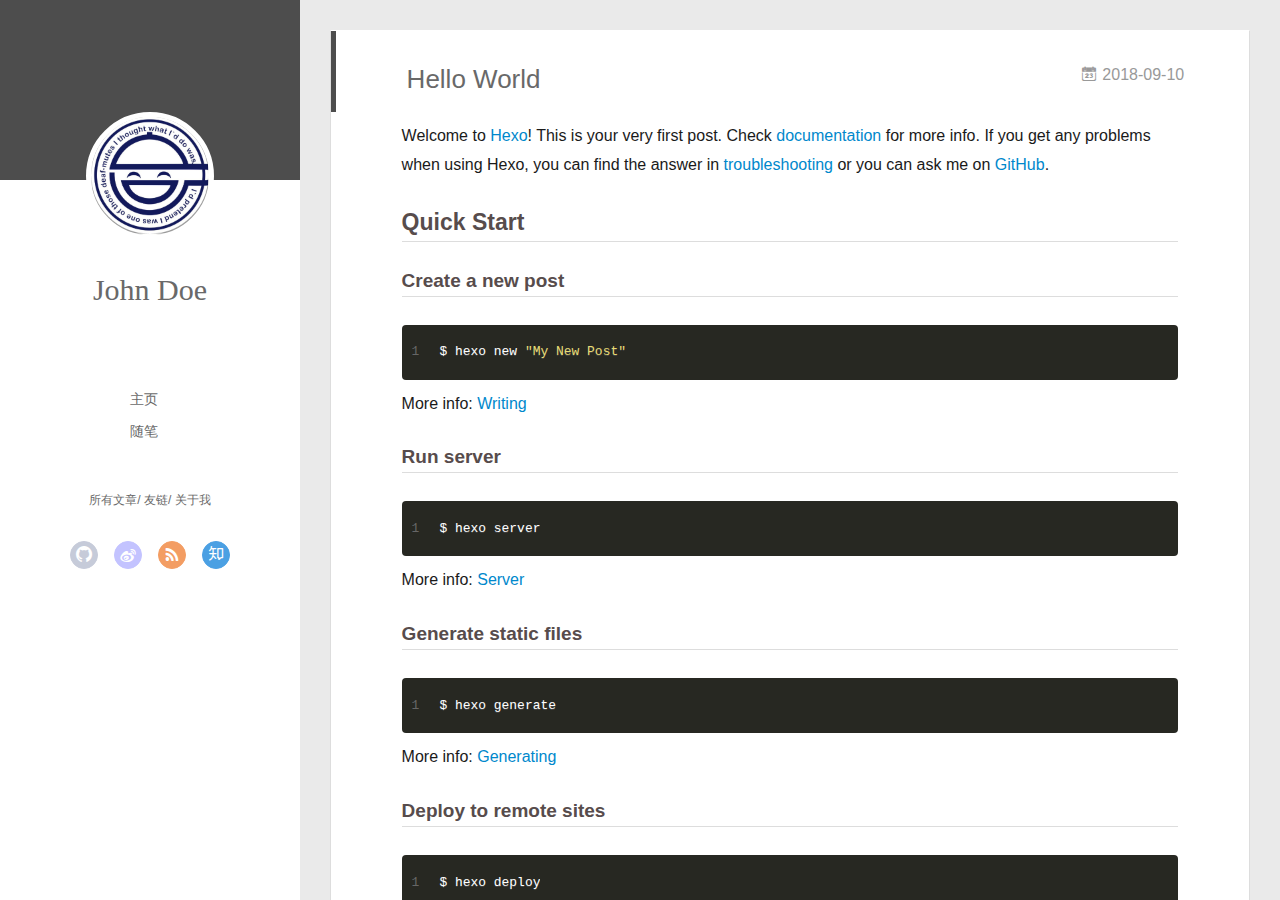
==== commit b8347a8f: "Site updated: 2018-09-10 16:26:15" ====
--- a/index.html
+++ b/index.html
@@ -21,7 +21,7 @@
   
     <link rel="icon" href="/favicon.png">
   
-  <link rel="stylesheet" type="text/css" href="/./main.0cf68a.css">
+  <link rel="stylesheet" type="text/css" href="/./main.0cf68a.css?v=03">
   <style type="text/css">
   
     #container.show {
--- a/main.0cf68a.css
+++ b/main.0cf68a.css
@@ -1 +1 @@
-.clearfix:after,.clearfix:before{content:"";display:table}.clearfix:after{clear:both}.left-col.show{box-shadow:0 0 6px 0 rgba(0,0,0,.75)}.mid-col,.mid-col.show .article,.tools-col,.tools-col .tools-section .search-tag.tagcloud .article-tag-list,.tools-col .tools-section .search-ul .search-tag span:hover,.tools-col .tools-section .search-ul .search-time span:hover,.tools-col .tools-section .search-ul .search-title:hover,.tools-col .tools-section .search-wrap .icon{transition:all .2s ease-in;-ms-transition:all .2s ease-in}@-webkit-keyframes leftIn{0%,60%,75%,90%,to{-webkit-animation-timing-function:cubic-bezier(.215,.61,.355,1);animation-timing-function:cubic-bezier(.215,.61,.355,1)}0%{-webkit-transform:translateZ(0);transform:translateZ(0)}60%{-webkit-transform:translate3d(358px,0,0);transform:translate3d(358px,0,0)}75%{-webkit-transform:translate3d(323px,0,0);transform:translate3d(323px,0,0)}90%{-webkit-transform:translate3d(338px,0,0);transform:translate3d(338px,0,0)}to{-webkit-transform:translate3d(333px,0,0);transform:translate3d(333px,0,0)}}@keyframes leftIn{0%,60%,75%,90%,to{-webkit-animation-timing-function:cubic-bezier(.215,.61,.355,1);animation-timing-function:cubic-bezier(.215,.61,.355,1)}0%{-webkit-transform:translateZ(0);transform:translateZ(0)}60%{-webkit-transform:translate3d(358px,0,0);transform:translate3d(358px,0,0)}75%{-webkit-transform:translate3d(323px,0,0);transform:translate3d(323px,0,0)}90%{-webkit-transform:translate3d(338px,0,0);transform:translate3d(338px,0,0)}to{-webkit-transform:translate3d(333px,0,0);transform:translate3d(333px,0,0)}}.mid-col.show{-webkit-animation-duration:.8s;animation-duration:.8s;-webkit-animation-fill-mode:both;animation-fill-mode:both;-webkit-animation-name:leftIn;animation-name:leftIn}@-webkit-keyframes leftOut{0%,60%,75%,90%,to{-webkit-animation-timing-function:cubic-bezier(.215,.61,.355,1);animation-timing-function:cubic-bezier(.215,.61,.355,1)}0%{-webkit-transform:translate3d(333px,0,0);transform:translate3d(333px,0,0)}60%{-webkit-transform:translate3d(-25px,0,0);transform:translate3d(-25px,0,0)}75%{-webkit-transform:translate3d(10px,0,0);transform:translate3d(10px,0,0)}90%{-webkit-transform:translate3d(-5px,0,0);transform:translate3d(-5px,0,0)}to{-webkit-transform:translateZ(0);transform:translateZ(0)}}@keyframes leftOut{0%,60%,75%,90%,to{-webkit-animation-timing-function:cubic-bezier(.215,.61,.355,1);animation-timing-function:cubic-bezier(.215,.61,.355,1)}0%{-webkit-transform:translate3d(333px,0,0);transform:translate3d(333px,0,0)}60%{-webkit-transform:translate3d(-25px,0,0);transform:translate3d(-25px,0,0)}75%{-webkit-transform:translate3d(10px,0,0);transform:translate3d(10px,0,0)}90%{-webkit-transform:translate3d(-5px,0,0);transform:translate3d(-5px,0,0)}to{-webkit-transform:translateZ(0);transform:translateZ(0)}}.mid-col.hide{-webkit-animation-duration:.8s;animation-duration:.8s;-webkit-animation-name:leftOut;animation-name:leftOut}@-webkit-keyframes smallLeftIn{0%,60%,75%,90%,to{-webkit-animation-timing-function:cubic-bezier(.215,.61,.355,1);animation-timing-function:cubic-bezier(.215,.61,.355,1)}0%{-webkit-transform:translateZ(0);transform:translateZ(0)}60%{-webkit-transform:translate3d(325px,0,0);transform:translate3d(325px,0,0)}75%{-webkit-transform:translate3d(290px,0,0);transform:translate3d(290px,0,0)}90%{-webkit-transform:translate3d(305px,0,0);transform:translate3d(305px,0,0)}to{-webkit-transform:translate3d(300px,0,0);transform:translate3d(300px,0,0)}}@keyframes smallLeftIn{0%,60%,75%,90%,to{-webkit-animation-timing-function:cubic-bezier(.215,.61,.355,1);animation-timing-function:cubic-bezier(.215,.61,.355,1)}0%{-webkit-transform:translateZ(0);transform:translateZ(0)}60%{-webkit-transform:translate3d(325px,0,0);transform:translate3d(325px,0,0)}75%{-webkit-transform:translate3d(290px,0,0);transform:translate3d(290px,0,0)}90%{-webkit-transform:translate3d(305px,0,0);transform:translate3d(305px,0,0)}to{-webkit-transform:translate3d(300px,0,0);transform:translate3d(300px,0,0)}}.tools-col.show{-webkit-animation-duration:.8s;animation-duration:.8s;-webkit-animation-fill-mode:both;animation-fill-mode:both;-webkit-animation-name:smallLeftIn;animation-name:smallLeftIn}@-webkit-keyframes smallleftOut{0%,60%,75%,90%,to{-webkit-animation-timing-function:cubic-bezier(.215,.61,.355,1);animation-timing-function:cubic-bezier(.215,.61,.355,1)}0%{-webkit-transform:translate3d(333px,0,0);transform:translate3d(333px,0,0)}60%{-webkit-transform:translate3d(-25px,0,0);transform:translate3d(-25px,0,0)}75%{-webkit-transform:translate3d(10px,0,0);transform:translate3d(10px,0,0)}90%{-webkit-transform:translate3d(-5px,0,0);transform:translate3d(-5px,0,0)}to{-webkit-transform:translateZ(0);transform:translateZ(0)}}@keyframes smallleftOut{0%,60%,75%,90%,to{-webkit-animation-timing-function:cubic-bezier(.215,.61,.355,1);animation-timing-function:cubic-bezier(.215,.61,.355,1)}0%{-webkit-transform:translate3d(333px,0,0);transform:translate3d(333px,0,0)}60%{-webkit-transform:translate3d(-25px,0,0);transform:translate3d(-25px,0,0)}75%{-webkit-transform:translate3d(10px,0,0);transform:translate3d(10px,0,0)}90%{-webkit-transform:translate3d(-5px,0,0);transform:translate3d(-5px,0,0)}to{-webkit-transform:translateZ(0);transform:translateZ(0)}}.tools-col.hide{-webkit-animation-duration:.8s;animation-duration:.8s;-webkit-animation-fill-mode:both;animation-fill-mode:both;-webkit-animation-name:smallleftOut;animation-name:smallleftOut}html{-ms-text-size-adjust:100%;-webkit-text-size-adjust:100%;-webkit-tap-highlight-color:transparent;height:100%}body{margin:0;font-size:14px;font-family:Helvetica Neue,Helvetica,STHeiTi,Arial,sans-serif;line-height:1.5;color:#333;background-color:#fff;min-height:100%}article,aside,details,figcaption,figure,footer,header,hgroup,main,menu,nav,section,summary{display:block}audio,canvas,progress,video{display:inline-block}audio:not([controls]){display:none;height:0}progress{vertical-align:baseline}[hidden],template{display:none}a{background:transparent;text-decoration:none;color:#08c}a:active{outline:0}abbr[title]{border-bottom:1px dotted}b,strong{font-weight:700}dfn{font-style:italic}mark{background:#ff0;color:#000}small{font-size:80%}sub,sup{font-size:75%;line-height:0;position:relative;vertical-align:baseline}sup{top:-.5em}sub{bottom:-.25em}img{border:0;vertical-align:middle;max-width:100%}svg:not(:root){overflow:hidden}pre{overflow:auto;white-space:pre;white-space:pre-wrap;word-wrap:break-word}code,kbd,pre,samp{font-family:monospace,monospace;font-size:1em}button,input,optgroup,select,textarea{color:inherit;font:inherit;margin:0;vertical-align:middle}button,input,select{overflow:visible}button,select{text-transform:none}button,html input[type=button],input[type=reset],input[type=submit]{-webkit-appearance:button;cursor:pointer}[disabled]{cursor:default}button::-moz-focus-inner,input::-moz-focus-inner{border:0;padding:0}input{line-height:normal}input[type=checkbox],input[type=radio]{box-sizing:border-box;padding:0}input[type=number]::-webkit-inner-spin-button,input[type=number]::-webkit-outer-spin-button{height:auto}input[type=search]{-webkit-appearance:textfield;box-sizing:border-box}input[type=search]::-webkit-search-cancel-button,input[type=search]::-webkit-search-decoration{-webkit-appearance:none}fieldset{border:1px solid silver;margin:0 2px;padding:.35em .625em .75em}legend{border:0;padding:0}textarea{overflow:auto;resize:vertical;vertical-align:top}optgroup{font-weight:700}button,input,select,textarea{outline:0}input,textarea{-webkit-user-modify:read-write-plaintext-only}input::-ms-clear,input::-ms-reveal{display:none}input::-moz-placeholder,textarea::-moz-placeholder{color:#999}input:-ms-input-placeholder,textarea:-ms-input-placeholder{color:#999}input::-webkit-input-placeholder,textarea::-webkit-input-placeholder{color:#999}.placeholder{color:#999}table{border-collapse:collapse;border-spacing:0}td,th{padding:0}blockquote,figure,form,h1,h2,h3,h4,h5,h6,p{margin:0}dd,dl,li,ol,ul{margin:0;padding:0}ol,ul{list-style:none outside none}h1,h2,h3{line-height:2;font-weight:400}h1{font-size:18px}h2{font-size:16px}h3{font-size:14px}i{font-style:normal}*{box-sizing:border-box}@font-face{font-family:iconfont;src:url(./fonts/iconfont.b322fa.eot);src:url(./fonts/iconfont.b322fa.eot#iefix) format("embedded-opentype"),url(./fonts/iconfont.8c627f.woff) format("woff"),url(./fonts/iconfont.16acc2.ttf) format("truetype"),url(./fonts/iconfont.45d7ee.svg#iconfont) format("svg")}[class*=" icon-"],[class^=icon-]{font-family:iconfont!important;speak:none;font-size:16px;font-style:normal;font-weight:400;font-variant:normal;text-transform:none;line-height:1;-webkit-font-smoothing:antialiased;-moz-osx-font-smoothing:grayscale}.icon-twitter:before{content:"\E600"}.icon-facebook:before{content:"\E601"}.icon-clock:before{content:"\E602"}.icon-mail:before{content:"\E609"}.icon-link:before{content:"\E6AB"}.icon-search:before{content:"\E65B"}.icon-smile:before{content:"\E64A"}.icon-roundrightfill:before{content:"\E65A"}.icon-list:before{content:"\E682"}.icon-book:before{content:"\E6FE"}.icon-home:before{content:"\E6BB"}.icon-share:before{content:"\E618"}.icon-back:before{content:"\E625"}.icon-qq:before{content:"\E62D"}.icon-weibo:before{content:"\E619"}.icon-segmentfault:before{content:"\E603"}.icon-sort:before{content:"\E700"}.icon-jianshu:before{content:"\E613"}.icon-circle-left:before{content:"\E71F"}.icon-circle-right:before{content:"\E720"}.icon-loading:before{content:"\E614"}.icon-acfun:before{content:"\E604"}.icon-close:before{content:"\E60C"}.icon-tumblr:before{content:"\E6B0"}.icon-calendar:before{content:"\E667"}.icon-rss:before{content:"\E877"}.icon-price-tags:before{content:"\E6F9"}.icon-quo-left:before{content:"\E7F5"}.icon-quo-right:before{content:"\E7F6"}.icon-back1:before{content:"\E64E"}.icon-github:before{content:"\E735"}.icon-film:before{content:"\E7B7"}.icon-weixin:before{content:"\E61F"}.icon-qzone:before{content:"\E680"}.icon-category:before{content:"\E605"}.icon-douban:before{content:"\E64C"}.icon-roundleftfill:before{content:"\E799"}.icon-tuding:before{content:"\E651"}.icon-zhihu:before{content:"\E61B"}.icon-linkedin:before{content:"\E6D4"}.icon-google:before{content:"\E635"}.icon-plane:before{content:"\E62F"}.icon-bilibili:before{content:"\E622"}.icon-psn:before{content:"\E6C7"}body,button,input,select,textarea{color:#1a1a1a;font-family:lucida grande,lucida sans unicode,lucida,helvetica,Hiragino Sans GB,Microsoft YaHei,WenQuanYi Micro Hei,sans-serif;font-size:16px;font-size:1rem;line-height:1.75}body{overflow-y:hidden;background:#eaeaea}#container,body,html{height:100%;overflow-x:hidden;overflow-y:auto}#mobile-nav{display:none}#container{position:relative;min-height:100%}#container .anm-canvas{display:none}#container.show .anm-canvas{display:block;position:fixed}.body-wrap{margin-bottom:80px}.mid-col{position:absolute;right:0;min-height:100%;background:#eaeaea;left:300px;width:auto}.mid-col.show{background:none;opacity:.9}.mid-col.show .article{background:hsla(0,0%,100%,.3)}.left-col{background:#fff;width:300px;position:fixed;opacity:1;transition:all .2s ease-in;height:100%;z-index:999}.left-col .overlay{width:100%;height:180px;position:absolute}.left-col .intrude-less{width:76%;text-align:center;margin:112px auto 0}.left-col #header{width:100%;height:300px;position:relative;border-bottom:1px solid color-border}.left-col #header a{color:#696969}.left-col #header a:hover{color:#b0a0aa}.left-col #header .header-subtitle{text-align:center;color:#999;font-size:14px;line-height:25px;overflow:hidden;text-overflow:ellipsis;display:-webkit-box;-webkit-line-clamp:2;-webkit-box-orient:vertical}.left-col #header .header-menu{font-weight:300;line-height:31px;text-transform:uppercase;float:none;min-height:150px;margin-left:-12px;text-align:center;display:-webkit-box;-webkit-box-orient:horizontal;-webkit-box-pack:center;-webkit-box-align:center}.left-col #header .header-menu li{cursor:default}.left-col #header .header-menu li a{font-size:14px;min-width:300px}.left-col #header .header-smart-menu{font-size:12px;margin-bottom:20px}.left-col #header .header-smart-menu a:after{content:"/"}.left-col #header .header-smart-menu a:last-child:after{content:""}.left-col #header .profilepic{display:block;border:5px solid #fff;border-radius:300px;width:128px;height:128px;margin:0 auto;position:relative;overflow:hidden;background:#88acdb;-webkit-transition:all .2s ease-in;display:-webkit-box;-webkit-box-orient:horizontal;-webkit-box-pack:center;-webkit-box-align:center;text-align:center}.left-col #header .profilepic img{border-radius:300px;opacity:1;-webkit-transition:all .2s ease-in}.left-col #header .profilepic img.show{width:100%;height:100%;opacity:1}.left-col #header .header-author{text-align:center;margin:.67em 0;font-family:Roboto,serif;font-size:30px;transition:.3s}::-webkit-scrollbar{width:10px;height:10px}::-webkit-scrollbar-button{width:0;height:0}::-webkit-scrollbar-button:end:decrement,::-webkit-scrollbar-button:start:increment{display:none}::-webkit-scrollbar-corner{display:block}::-webkit-scrollbar-thumb{border-radius:8px;background-color:rgba(0,0,0,.2)}::-webkit-scrollbar-thumb:hover{border-radius:8px;background-color:rgba(0,0,0,.5)}::-webkit-scrollbar-thumb,::-webkit-scrollbar-track{border-right:1px solid transparent;border-left:1px solid transparent}::-webkit-scrollbar-track:hover{background-color:rgba(0,0,0,.15)}::-webkit-scrollbar-button:start{width:10px;height:10px;background:url(./img/scrollbar_arrow.png) no-repeat 0 0}::-webkit-scrollbar-button:start:hover{background:url(./img/scrollbar_arrow.png) no-repeat -15px 0}::-webkit-scrollbar-button:start:active{background:url(./img/scrollbar_arrow.png) no-repeat -30px 0}::-webkit-scrollbar-button:end{width:10px;height:10px;background:url(./img/scrollbar_arrow.png) no-repeat 0 -18px}::-webkit-scrollbar-button:end:hover{background:url(./img/scrollbar_arrow.png) no-repeat -15px -18px}::-webkit-scrollbar-button:end:active{background:url(./img/scrollbar_arrow.png) no-repeat -30px -18px}.article-entry .highlight,.article-entry pre{background:#272822;margin:10px 0;padding:10px;overflow:auto;color:#fff;font-size:.9em;line-height:22.400000000000002px}.article-entry .gist .gist-file .gist-data .line-numbers,.article-entry .highlight .gutter pre,.article-entry .highlight .gutter pre .line{color:#666}.article-entry code,.article-entry pre{font-family:Source Code Pro,Consolas,Monaco,Menlo,monospace}.article-entry code{background:#eee;padding:0 .3em;border:none}.article-entry pre code{background:none;text-shadow:none;padding:0;color:#fff}.article-entry .highlight{border-radius:4px}.article-entry .highlight pre{border:none;margin:0;padding:0}.article-entry .highlight table{margin:0;width:auto}.article-entry .highlight td{border:none;padding:0}.article-entry .highlight figcaption{color:highlight-comment;line-height:1em;margin-bottom:1em}.article-entry .highlight figcaption:after,.article-entry .highlight figcaption:before{content:"";display:table}.article-entry .highlight figcaption:after{clear:both}.article-entry .highlight figcaption a{float:right}.article-entry .highlight .gutter pre{text-align:right;padding-right:20px}.article-entry .highlight .gutter pre .line{text-shadow:none}.article-entry .highlight .line{color:#fff;min-height:19px}.article-entry .gist{margin:0 -20px;border-style:solid;border-color:#ddd;border-width:1px 0;background:#272822;padding:15px 20px 15px 0}.article-entry .gist .gist-file{border:none;font-family:Source Code Pro,Consolas,Monaco,Menlo,monospace;margin:0}.article-entry .gist .gist-file .gist-data{background:none;border:none}.article-entry .gist .gist-file .gist-data .line-numbers{background:none;border:none;padding:0 20px 0 0}.article-entry .gist .gist-file .gist-data .line-data{padding:0!important}.article-entry .gist .gist-file .highlight{margin:0;padding:0;border:none}.article-entry .gist .gist-file .gist-meta{background:#272822;color:highlight-comment;font:.85em Helvetica Neue,Helvetica,Arial,sans-serif;text-shadow:0 0;padding:0;margin-top:1em;margin-left:20px}.article-entry .gist .gist-file .gist-meta a{color:#258fb8;font-weight:400}.article-entry .gist .gist-file .gist-meta a:hover{text-decoration:underline}pre .comment{color:#75715e}pre .class .params,pre .function .keyword,pre .keyword{color:#66d9ef}pre .css .value,pre .doctype,pre .function,pre .params,pre .tag{color:#fff}pre .at_rule,pre .at_rule .keyword,pre .css~* .tag,pre .preprocessor,pre .preprocessor .keyword,pre .title{color:#f92672}pre .attribute,pre .built_in,pre .class,pre .css~* .class,pre .function .title{color:#a6e22e}pre .string,pre .value{color:#e6db74}pre .number{color:#7163d7}pre .css~* .id,pre .id{color:#fd971f}#header .tagcloud a{color:#fff}.tagcloud a{display:inline-block;text-decoration:none;font-weight:400;font-size:10px;color:#fff;height:18px;line-height:18px;float:left;padding:0 5px 0 10px;position:relative;border-radius:0 5px 5px 0;margin:5px 9px 5px 8px;font-family:Menlo,Monaco,Andale Mono,lucida console,Courier New,monospace}.tagcloud a:hover{opacity:.8}.tagcloud a:before{content:" ";width:0;height:0;position:absolute;top:0;left:-18px;border:9px solid transparent}.tagcloud a:after{content:" ";width:4px;height:4px;background-color:#fff;border-radius:4px;box-shadow:0 0 0 1px rgba(0,0,0,.3);position:absolute;top:7px;left:2px}.tagcloud a.color1{background:#ff945c}.tagcloud a.color1:before{border-right-color:#ff945c}.tagcloud a.color2{background:#cc8167}.tagcloud a.color2:before{border-right-color:#cc8167}.tagcloud a.color3{background:#ba8f6c}.tagcloud a.color3:before{border-right-color:#ba8f6c}.tagcloud a.color4{background:#94635c}.tagcloud a.color4:before{border-right-color:#94635c}.tagcloud a.color5{background:#7b5d5f}.tagcloud a.color5:before{border-right-color:#7b5d5f}.article-tag-list .article-tag-list-item{float:left}.article-pop-out .icon-tuding{color:#999;float:left;margin-right:10px;margin-top:6px}.article-category,.article-category .article-tag-list,.article-tag,.article-tag .article-tag-list{float:left}.article-category .icon,.article-tag .icon{color:#999;float:left;margin-right:10px;margin-top:6px}.article-pop-out{float:left}.archive-article-date{color:#999;margin-right:7.6923%;float:right}.archive-article-date .icon{margin:5px 5px 5px 0}.glass{background-color:rgba(54,70,93,.9);z-index:998;transition:opacity .15s;width:100%;height:100%;display:none}.glass,.tagcloud-ctn{left:0;opacity:1;bottom:0;position:fixed;right:0;top:0}.tagcloud-ctn{z-index:90120;background-size:100% 100%}.tagcloud-ctn .tagcloud-global{position:fixed;top:50%;left:50%;margin-top:-115px;margin-left:-315px;width:630px}.tagcloud-ctn .tagcloud-global a{width:80px;height:80px;border-radius:50%;background:#f2992e;color:#fff;display:block;float:left;line-height:80px;text-align:center}.tagcloud-ctn .tagcloud-global .tab-post-types .tab-post-type:first-child .post-type-icon{background:#f2992e}.tagcloud-ctn .tagcloud-global .tab-post-types .tab-post-type:nth-child(2) .post-type-icon{background:#56bc8a}.tagcloud-ctn .tagcloud-global .tab-post-types .tab-post-type:nth-child(3) .post-type-icon{background:#4aa8d8}.tagcloud-ctn .tagcloud-global .tab-post-types .tab-post-type:nth-child(4) .post-type-icon{background:#a77dc2}.tagcloud-ctn .tagcloud-global .tab-post-types .tab-post-type:nth-child(5) .post-type-icon{background:#dd765d}#header .header-nav{width:100%;position:absolute;transition:-webkit-transform .3s ease-in;transition:transform .3s ease-in;transition:transform .3s ease-in,-webkit-transform .3s ease-in}#header .header-nav .social{margin-top:10px;text-align:center;display:-webkit-box;display:-ms-flexbox;display:flex;-ms-flex-wrap:wrap;flex-wrap:wrap;-webkit-box-pack:center;-ms-flex-pack:center;justify-content:center}#header .header-nav .social a{border-radius:50%;display:-moz-inline-stack;display:inline-block;vertical-align:middle;*vertical-align:auto;zoom:1;*display:inline;margin:0 8px 15px;transition:.3s;text-align:center;color:#fff;opacity:.7;width:28px;height:28px;line-height:26px}#header .header-nav .social a:hover{opacity:1}#header .header-nav .social a.weibo{background:#aaf;border:1px solid #aaf}#header .header-nav .social a.weibo:hover{border:1px solid #aaf}#header .header-nav .social a.segmentfault{background:#009a61;border:1px solid #009a61}#header .header-nav .social a.segmentfault:hover{border:1px solid #009a61}#header .header-nav .social a.rss{background:#ef7522;border:1px solid #ef7522}#header .header-nav .social a.rss:hover{border:1px solid #cf5d0f}#header .header-nav .social a.github{background:#afb6ca;border:1px solid #afb6ca}#header .header-nav .social a.github:hover{border:1px solid #909ab6}#header .header-nav .social a.facebook{background:#3b5998;border:1px solid #3b5998}#header .header-nav .social a.facebook:hover{border:1px solid #2d4373}#header .header-nav .social a.google{background:#c83d20;border:1px solid #c83d20}#header .header-nav .social a.google:hover{border:1px solid #9c3019}#header .header-nav .social a.twitter{background:#55cff8;border:1px solid #55cff8}#header .header-nav .social a.twitter:hover{border:1px solid #24c1f6}#header .header-nav .social a.linkedin{background:#005a87;border:1px solid #005a87}#header .header-nav .social a.linkedin:hover{border:1px solid #006b98}#header .header-nav .social a.acfun{background:#fd4c5d;border:1px solid #fd4c5d}#header .header-nav .social a.acfun:hover{border:1px solid #fd4c5d}#header .header-nav .social a.bilibili{background:#e15280;border:1px solid #e15280}#header .header-nav .social a.bilibili:hover{border:1px solid #e15280}#header .header-nav .social a.zhihu{background:#0078d8;border:1px solid #0078d8}#header .header-nav .social a.zhihu:hover{border:1px solid #0078d8}#header .header-nav .social a.douban{background:#06c611;border:1px solid #06c611}#header .header-nav .social a.douban:hover{border:1px solid #06c611}#header .header-nav .social a.mail{background:#005a87;border:1px solid #005a87}#header .header-nav .social a.mail:hover{border:1px solid #006b98}#header .header-nav .social a.jianshu{background:#ff5722;border:1px solid #ff5722}#header .header-nav .social a.jianshu:hover{border:1px solid #ff5722}#header .header-nav .social a.weixin{background:#4caf50;border:1px solid #4caf50}#header .header-nav .social a.weixin:hover{border:1px solid #4caf50}#header .header-nav .social a.qq{background:#34baad;border:1px solid #34baad}#header .header-nav .social a.qq:hover{border:1px solid #34baad}#header .header-nav .social a.psn{background:#086ef6;border:1px solid #086ef6}#header .header-nav .social a.psn:hover{border:1px solid #086ef6}#page-nav{text-align:center;margin-top:30px}#page-nav .page-number{width:20px;height:25px;background:#4d4d4d;display:inline-block;color:#fff;line-height:25px;font-size:12px;margin:0 5px 30px;border-radius:2px}#page-nav .page-number:hover{background:#5e5e5e}#page-nav .current{background:#88acdb;cursor:default}#page-nav .current:hover{background:#88acdb}#page-nav .extend{color:#4d4d4d;margin:0 27px;opacity:1}#page-nav .extend:hover{color:#5e5e5e}#page-nav:hover .extend{opacity:1}.archives-wrap{position:relative;margin:0 30px;padding-right:60px;border-bottom:1px solid #eee;background:#fff}.archives-wrap:first-child{margin-top:30px}.archives-wrap:last-child{margin-bottom:80px}.archives-wrap .archive-year-wrap{line-height:35px;width:200px;position:absolute;padding-top:15px;font-size:1.8em;z-index:1}.archives-wrap .archive-year-wrap a{color:#666;font-weight:700;padding-left:48px}.archives{position:relative}.archives .article-info{border:none}.archives .archive-article{margin-left:200px;padding:20px 0;border-bottom:1px solid #eee;border-top:1px solid #fff;position:relative}.archives .archive-article:first-child{border-top:none}.archives .archive-article:last-child{border-bottom:none}.archives .archive-article-title{font-size:16px;color:#333;transition:color .3s}.archives .archive-article-title:hover{color:#657b83}.archives .archive-article-title span{display:block;color:#a8a8a8;font-size:12px;line-height:14px;height:7px;padding-left:2px}.archives .archive-article-title span:before{display:inline-block;content:"\201C";font-family:serif;font-size:30px;float:left;margin:4px 4px 0 -12px;color:#c8c8c8}.archive-article-inner .icon-clock{margin-right:5px}.archive-article-inner .archive-article-header{position:relative;min-height:36px}.archive-article-inner .article-meta{position:relative;float:right;margin-top:-10px;color:#555;background:none;text-align:right;width:auto}.archive-article-inner .article-meta .article-date time{color:#aaa}.archive-article-inner .article-meta .archive-article-date,.archive-article-inner .article-meta .article-tag-list{margin-right:30px;display:-moz-inline-stack;display:inline-block;vertical-align:middle;zoom:1;color:#666;font-size:14px}.archive-article-inner .article-meta .archive-article-date{cursor:default;font-size:12px;margin-bottom:5px;margin-top:-10px;margin-right:0}.archive-article-inner .article-meta .article-category:before{float:left;margin-top:1px;left:15px}.archive-article-inner .article-meta .article-category .article-category-link{width:auto;max-width:83px;padding-left:10px}.archive-article-inner .article-meta .article-tag-list{margin-top:0}.archive-article-inner .article-meta .article-tag-list:before{left:15px}.archive-article-inner .article-meta .article-tag-list .article-tag-list-item{display:inline-block;width:auto;max-width:83px;padding-left:8px;font-size:12px}.tools-col{width:300px;height:100%;position:fixed;left:0;top:0;z-index:0;padding:0;opacity:0;-webkit-overflow-scrolling:touch;overflow-scrolling:touch}.tools-col.show{opacity:1}.tools-col.hide{z-index:0}.tools-col .tools-nav{display:none}.tools-col .tools-section,.tools-col .tools-wrap{height:100%;color:#e5e5e5;width:360px;overflow:hidden;overflow-y:auto}.tools-col .tools-section ::-webkit-scrollbar,.tools-col .tools-wrap ::-webkit-scrollbar{display:none}.tools-col .tools-section .search-wrap{width:310px;margin:20px 20px 10px;position:relative}.tools-col .tools-section .search-wrap .search-ipt{width:310px;color:#fff;background:none;border:none;border-bottom:2px solid #fff;font-family:Roboto,serif}.tools-col .tools-section .search-wrap .icon{position:absolute;right:0;top:7px;color:#fff;cursor:pointer}.tools-col .tools-section .search-wrap .icon:hover{-webkit-transform:scale(1.2);transform:scale(1.2)}.tools-col .tools-section .search-wrap ::-webkit-input-placeholder{color:#ededed}.tools-col .tools-section .search-tag.tagcloud{text-align:center;position:relative}.tools-col .tools-section .search-tag.tagcloud .search-tag-wording{font-size:12px;float:right;margin:4px 75px 0 0}.tools-col .tools-section .search-tag.tagcloud .search-switch{width:40px;height:25px;display:block}.tools-col .tools-section .search-tag.tagcloud .search-switch input{width:40px;height:14px;position:absolute;top:0;right:30px;z-index:2;border:0;background:0 0;-webkit-appearance:none;outline:0}.tools-col .tools-section .search-tag.tagcloud .search-switch input:before{content:"";width:40px;height:14px;border:1px solid #bdcabc;background-color:#fdfdfd;border-radius:20px;cursor:pointer;display:inline-block;position:relative;vertical-align:middle;box-sizing:content-box;box-shadow:inset 0 0 0 0 #dfdfdf;transition:border .4s,box-shadow .4s;background-clip:content-box}.tools-col .tools-section .search-tag.tagcloud .search-switch input:checked:before{border-color:#64bd63;box-shadow:inset 0 0 0 .16rem #64bd63;background-color:#64bd63;transition:border .4s,box-shadow .4s,background-color 1.2s}.tools-col .tools-section .search-tag.tagcloud .search-switch input:checked:after{left:27px;background:#fff}.tools-col .tools-section .search-tag.tagcloud .search-switch input:after{content:"";width:14px;height:14px;position:absolute;top:16px;left:2px;-webkit-transform:translateY(-50%);border-radius:100%;background-color:#91c0f1;box-shadow:0 1px 1px rgba(0,0,0,.4);transition:left .2s;cursor:pointer}.tools-col .tools-section .search-tag.tagcloud .article-tag-list{display:none;margin:15px 10px 0;padding:10px;background:hsla(0,0%,100%,.2)}.tools-col .tools-section .search-tag.tagcloud .article-tag-list.show{display:block}.tools-col .tools-section .search-tag.tagcloud .a{float:none}.tools-col .tools-section .search-ul{margin-top:10px;color:rgba(77,77,77,.75);-webkit-overflow-scrolling:touch;overflow-scrolling:touch;overflow-y:auto}.tools-col .tools-section .search-ul .search-li{padding:10px 20px;border-bottom:1px dotted #dcdcdc}.tools-col .tools-section .search-ul .search-li:hover{background:hsla(0,0%,100%,.2)}.tools-col .tools-section .search-ul .search-title{overflow:hidden;white-space:nowrap;text-overflow:ellipsis;display:block;color:#fffff8;text-shadow:1px 1px rgba(77,77,77,.25)}.tools-col .tools-section .search-ul .search-title .icon{margin-right:10px;color:#fffdd8}.tools-col .tools-section .search-ul .search-title:hover{color:#fff}.tools-col .tools-section .search-ul .search-tag,.tools-col .tools-section .search-ul .search-time{font-size:12px;color:#fffdd8;margin-right:10px}.tools-col .tools-section .search-ul .search-tag .icon,.tools-col .tools-section .search-ul .search-time .icon{margin-right:0}.tools-col .tools-section .search-ul .search-tag span,.tools-col .tools-section .search-ul .search-time span{cursor:pointer}.tools-col .tools-section .search-ul .search-tag span:hover,.tools-col .tools-section .search-ul .search-time span:hover{color:#fff}.tools-col .tools-section .search-ul .search-time{float:left}.tools-col .tools-section .search-ul .search-tag span{margin-right:5px}.tools-col .tools-section-friends{padding-top:30px}.tools-col .aboutme-wrap{display:-webkit-box;display:-ms-flexbox;display:flex;-webkit-box-align:center;-ms-flex-align:center;align-items:center;-webkit-box-pack:center;-ms-flex-pack:center;justify-content:center;width:100%;height:100%;color:#fffdd8;text-shadow:1px 1px rgba(77,77,77,.45)}.body-wrap>article{position:relative}@-webkit-keyframes cd-bounce-1{0%{opacity:0;-webkit-transform:scale(1)}60%{opacity:1;-webkit-transform:scale(1.01)}to{-webkit-transform:scale(1)}}@keyframes cd-bounce-1{0%{opacity:0;-webkit-transform:scale(1);transform:scale(1)}60%{opacity:1;-webkit-transform:scale(1.01);transform:scale(1.01)}to{-webkit-transform:scale(1);transform:scale(1)}}.article{margin:30px;position:relative;border:1px solid #ddd;border-top:1px solid #fff;border-bottom:1px solid #fff;background:#fff;transition:all .2s ease-in}.article img{max-width:100%}.article-inner h1.article-title,.article-title{color:#696969;margin-left:0;font-weight:300;line-height:35px;margin-bottom:20px;font-size:26px;transition:color .3s}.article-header{border-left:5px solid #4d4d4d;padding:30px 0 15px 25px;padding-left:7.6923%}.article-meta{width:150px;font-size:14;text-align:right;position:absolute;right:0;top:23px;text-align:center;z-index:1}.article-meta time{color:#aaa}.article-meta time .icon-clock{margin-right:8px;font-size:16px}.article-more-link{margin-top:0;text-align:left;float:right}.article-more-link a{background:#4d4d4d;color:#fff;font-size:12px;padding:5px 8px;line-height:16px;border-radius:2px;transition:background .3s}.article-more-link a:hover{background:#3c3c3c}.article-more-link a.hidden{visibility:hidden}.article-info.info-on-right{margin:10px 0 0;float:right}.article-info-index.article-info{padding-top:20px;margin:30px 7.6923% 0;min-height:72px;border-top:1px solid #ddd}.article-info-post.article-info{padding:0;border:none;margin:-30px 0 20px 7.6923%}.article-inner p{margin:0 0 1.75em}.article-inner{border-color:#d1d1d1}.article-inner h1{font-size:28px;font-size:1.75rem;line-height:1.25;margin-top:2em;margin-bottom:1em}.article-inner h2{font-size:23px;font-size:1.4375rem;line-height:1.2173913043;margin-top:2.4347826087em;margin-bottom:1.2173913043em}.article-inner h3{font-size:19px;font-size:1.1875rem;line-height:1.1052631579;margin-top:2.9473684211em;margin-bottom:1.4736842105em}.article-inner h4,.article-inner h5,.article-inner h6{font-size:16px;font-size:1rem;line-height:1.3125;margin-top:3.5em;margin-bottom:1.75em}.article-inner h4{letter-spacing:.140625em;text-transform:uppercase}.article-inner h6{font-style:italic}.article-inner h1,.article-inner h2,.article-inner h3,.article-inner h4,.article-inner h5,.article-inner h6{font-weight:900}.article-inner h1:first-child,.article-inner h2:first-child,.article-inner h3:first-child,.article-inner h4:first-child,.article-inner h5:first-child,.article-inner h6:first-child{margin-top:0}.article-inner h1:first-child{margin-bottom:10px;display:inline}.article-entry{line-height:1.8em;padding-right:7.6923%;padding-left:7.6923%}.article-entry p{margin-top:10px}.article-entry li code,.article-entry p code{padding:1px 3px;margin:0 3px;background:#ddd;border:1px solid #ccc;font-family:Menlo,Monaco,Andale Mono,lucida console,Courier New,monospace;word-wrap:break-word;font-size:14px}.article-entry blockquote{background:#ddd;border-left:5px solid #ccc;padding:15px 20px;margin-top:10px;border-left:5px solid #657b83;background:#f6f6f6}.article-entry blockquote p{margin-top:0;margin-bottom:0}.article-entry em{font-style:italic}.article-entry ul li:before{content:"";width:6px;height:6px;border:1px solid #999;border-radius:10px;background:#aaa;display:inline-block;margin-right:10px;float:left;margin-top:10px}.article-entry ol{counter-reset:item}.article-entry ol li:before{counter-increment:item;content:counter(item) ".";margin-right:10px}.article-entry ol,.article-entry ul{font-size:14px;margin:10px 0}.article-entry li ol,.article-entry li ul{margin-left:30px}.article-entry li ol li:before,.article-entry li ul li:before{content:"";background:#dedede}.article-entry h1{margin-top:30px}.article-entry h2,.article-entry h3,.article-entry h4,.article-entry h5,.article-entry h6{margin-top:20px;font-weight:700;color:#574c4c;padding-bottom:5px;border-bottom:1px solid #ddd}.article-entry video{max-width:100%}.article-entry strong{font-weight:700}.article-entry .caption{display:block;font-size:.8em;color:#aaa}.article-entry hr{height:0;margin-top:20px;margin-bottom:20px;border-left:0;border-right:0;border-top:1px solid #ddd;border-bottom:1px solid #fff}.article-entry pre{line-height:1.5;margin-top:10px;padding:5px 15px;overflow-x:auto;color:#657b83;border:1px solid #ccc;text-shadow:0 1px #444;font-family:Menlo,Monaco,Andale Mono,lucida console,Courier New,monospace}.article-entry pre code{font-size:14px}.article-entry table{width:100%;border:1px solid #dedede;margin:15px 0;border-collapse:collapse}.article-entry table td,.article-entry table tr{height:35px}.article-entry table thead tr{background:#f8f8f8}.article-entry table tbody tr:hover{background:#efefef}.article-entry table td,.article-entry table th{border:1px solid #dedede;padding:0 10px}.article-entry figure table{border:none;width:auto;margin:0}.article-entry figure table tbody tr:hover{background:none}#article-nav{margin:0 0 20px;padding:0 32px 10px;min-height:30px}#article-nav .article-nav-link-wrap{font-size:14px}#article-nav .article-nav-link-wrap .article-nav-title{display:inline-block;font-size:16px;transition:color .3s}#article-nav .article-nav-link-wrap:hover .article-nav-title,#article-nav .article-nav-link-wrap:hover i{color:#4d4d4d}#article-nav #article-nav-older{float:right}#disqus_thread,#gitment-ctn,#SOHUCS,.cloud-tie-wrapper,.duoshuo{padding:0 30px!important;min-height:20px}#SOHUCS #SOHU_MAIN .module-cmt-list .block-cont-gw{border-bottom:1px dashed #c8c8c8!important}.share-wrap{min-height:20px}.share-btn{float:right;position:relative}.share-icons{display:-webkit-box;display:-ms-flexbox;display:flex;-webkit-box-pack:center;-ms-flex-pack:center;justify-content:center;-webkit-box-align:center;-ms-flex-align:center;align-items:center;-ms-flex-wrap:wrap;flex-wrap:wrap}.share-icons a{border:1px solid #fff;border-radius:50%;display:-moz-inline-stack;display:inline-block;vertical-align:middle;zoom:1;margin:10px;transition:.3s;text-align:center;color:#fff;opacity:.7;width:28px;height:28px;line-height:26px;text-shadow:1px 1px 1px #509eb7}.share-icons a:active{color:#fff}.share-icons a:hover{-webkit-transform:scale(1.2);transform:scale(1.2)}.share-icons a.share-outer{border:none;color:#fff;background:#4d4d4d;text-shadow:none}.page-modal{position:fixed;top:24%;left:50%;z-index:1001;padding:20px;text-align:center;color:#727272;background:#fff;border-radius:4px;box-shadow:0 2px 5px 0 rgba(0,0,0,.16),0 2px 10px 0 rgba(0,0,0,.12);opacity:0;-webkit-transform:translate(-50%,-200%);transform:translate(-50%,-200%)}.page-modal p{margin-bottom:10px}.page-modal.ready{visibility:hidden;display:block;-webkit-transform:translate(-50%,-100%);transform:translate(-50%,-100%);transition:.3s}.page-modal.in{visibility:visible;opacity:1;-webkit-transform:translate(-50%);transform:translate(-50%)}.page-modal .close{position:absolute;right:15px;top:15px;color:rgba(0,0,0,.2);font-size:16px;line-height:20px}.page-modal .close:active,.page-modal .close:hover{color:rgba(0,0,0,.4)}.mask{visibility:hidden;position:fixed;top:0;left:0;bottom:0;z-index:1000;width:100%;height:100%;background:#000;opacity:0;filter:alpha(opacity=0);pointer-events:none;transition:.3s ease-in-out}.mask.in{visibility:visible;pointer-events:auto;opacity:.3}.page-reward{margin:60px 0;text-align:center}.page-reward .page-reward-btn{position:relative;display:inline-block;width:56px;height:56px;line-height:56px;font-size:20px;color:#fff;background:#f44336;border-radius:50%;box-shadow:0 2px 5px 0 rgba(0,0,0,.16),0 2px 10px 0 rgba(0,0,0,.12);transition:.4s ease-in-out}.page-reward .page-reward-btn:active,.page-reward .page-reward-btn:hover{box-shadow:0 6px 12px rgba(0,0,0,.2),0 4px 15px rgba(0,0,0,.2)}.page-reward .page-reward-btn .tooltip-item{display:block;width:56px;height:56px}.page-reward .reward-box{display:-webkit-box;display:-ms-flexbox;display:flex;-ms-flex-pack:distribute;justify-content:space-around}.page-reward .reward-p{color:#fff;font-weight:700;text-shadow:1px 1px 1px #45b9e0}.page-reward .reward-p .icon{margin:0 10px;color:#ddd}.page-reward .reward-type{font-size:16px;display:block;color:#4d4d4d;margin:20px 0 0}.page-reward .reward-img{width:130px;height:130px;border:6px solid #fff;border-radius:3px}.wrap-side-operation{position:fixed;right:40px;bottom:50px;z-index:999;font-size:14px}.wrap-side-operation .icon-plane{color:#fff;text-shadow:1px 1px 1px #509eb7;opacity:.7;font-size:52px;line-height:40px;width:40px;text-align:center;display:block}.mod-side-operation{width:40px;text-align:center}.jump-container:hover .icon-back{background:rgba(36,193,246,.9)}.jump-container,.toc-container{position:relative;cursor:pointer;width:40px;height:40px;opacity:.8}.jump-plan-container{position:absolute;top:-11px;left:-4px;width:50px;height:61px;overflow:hidden}.jump-plan-container .jump-plane{display:block;position:absolute;width:42px;height:66px;-webkit-transform:translateY(68px);transform:translateY(68px);left:-2px}.mod-side-operation__jump-to-top .icon-back{transition:.3s;color:#fff;background:#ccc;-webkit-transform:rotate(90deg);transform:rotate(90deg);font-size:32px;line-height:40px;width:40px;text-align:center;display:block}.mod-side-operation__jump-to-top .icon-back:hover{background:#24c1f6;color:#24c1f6}.toc-container.tooltip-left{background:#ccc;margin-top:10px;transition:.3s}.toc-container.tooltip-left:hover{background:rgba(36,193,246,.9)}.toc-container.tooltip-left .icon-font{font-size:22px;line-height:40px;color:#fff}.toc-container.tooltip-left .tooltip{width:40px;height:40px;top:0;left:0}.toc-container.tooltip-left .tooltip-east .tooltip-content{min-height:100px;text-align:left;padding:5px 0 5px 20px;right:4.7em;min-width:200px;width:auto;font-size:14px;text-shadow:1px 1px 1px #398199;bottom:-10px;-webkit-transform-origin:100% 100%;transform-origin:100% 100%;-webkit-transform:translate3d(0,-10px,0) rotate3d(1,1,1,-30deg);transform:translate3d(0,-10px,0) rotate3d(1,1,1,-30deg)}.toc-container.tooltip-left .tooltip-east .tooltip-content a{color:#fff}.toc-container.tooltip-left .tooltip-east .tooltip-content:after{top:auto;bottom:23px}.toc-container.tooltip-left .tooltip-east .tooltip-content .toc-article{max-height:500px;overflow-x:hidden;overflow-y:auto}.toc-container.tooltip-left .tooltip-east .tooltip-content .toc-article li ol,.toc-container.tooltip-left .tooltip-east .tooltip-content .toc-article li ul{margin-left:30px}.toc-container.tooltip-left .tooltip-east .tooltip-content .toc-article li{white-space:nowrap}.toc-container.tooltip-left .tooltip:hover .tooltip-content{bottom:-10px;-webkit-transform:translate(0);transform:translate(0)}.tooltip-left .tooltip{position:absolute;z-index:999;cursor:pointer;width:28px;height:28px;top:-10px;right:10px}.tooltip-left .tooltip:hover a.share-outer{background:#24c1f6}@-webkit-keyframes pulse{0%{-webkit-transform:scale3d(.5,.5,1)}to{-webkit-transform:scaleX(1)}}@keyframes pulse{0%{-webkit-transform:scale3d(.5,.5,1);transform:scale3d(.5,.5,1)}to{-webkit-transform:scaleX(1);transform:scaleX(1)}}.tooltip-left .tooltip-content{position:absolute;background:rgba(36,193,246,.9);z-index:9999;width:200px;bottom:50%;margin-bottom:-10px;border-radius:20px;font-size:1.1em;text-align:center;color:#fff;opacity:0;cursor:default;pointer-events:none;-webkit-font-smoothing:antialiased;transition:opacity .3s,-webkit-transform .3s;transition:opacity .3s,transform .3s;transition:opacity .3s,transform .3s,-webkit-transform .3s}.tooltip-left .tooltip-west .tooltip-content{left:3.5em;-webkit-transform-origin:-2em 50%;transform-origin:-2em 50%;-webkit-transform:translate3d(0,50%,0) rotate3d(1,1,1,30deg);transform:translate3d(0,50%,0) rotate3d(1,1,1,30deg)}.tooltip-left .tooltip-east .tooltip-content{right:3.5em;-webkit-transform-origin:calc(100% + 2em) 50%;transform-origin:calc(100% + 2em) 50%;-webkit-transform:translate3d(0,50%,0) rotate3d(1,1,1,-30deg);transform:translate3d(0,50%,0) rotate3d(1,1,1,-30deg)}.tooltip-left .tooltip:hover .tooltip-content{opacity:1;-webkit-transform:translate3d(0,50%,0) rotate3d(0,0,0,0);transform:translate3d(0,50%,0) rotate3d(0,0,0,0);pointer-events:auto}.tooltip-left .tooltip-content:after,.tooltip-left .tooltip-content:before{content:"";position:absolute}.tooltip-left .tooltip-content:before{height:100%;width:3em}.tooltip-left .tooltip-content:after{width:2em;height:2em;top:50%;margin:-1em 0 0;background:url(./fonts/tooltip.4004ff.svg) no-repeat 50%;background-size:100%}.tooltip-left .tooltip-west .tooltip-content:after,.tooltip-left .tooltip-west .tooltip-content:before{right:99%}.tooltip-left .tooltip-east .tooltip-content:after,.tooltip-left .tooltip-east .tooltip-content:before{left:99%}.tooltip-left .tooltip-east .tooltip-content:after{-webkit-transform:scaleX(-1);transform:scaleX(-1)}.tooltip-top .tooltip{display:inline;position:relative;z-index:999}.tooltip-top .tooltip:after{content:"";position:absolute;width:100%;height:20px;bottom:100%;left:50%;pointer-events:none;-webkit-transform:translateX(-50%);transform:translateX(-50%)}.tooltip-top .tooltip:hover:after{pointer-events:auto}.tooltip-top .tooltip-content{position:absolute;z-index:9999;width:370px;left:50%;bottom:100%;font-size:20px;line-height:1.4;text-align:center;font-weight:400;color:#4d4d4d;background:transparent;opacity:0;margin:0 0 -10px -185px;cursor:default;pointer-events:none;font-family:Satisfy,cursive;-webkit-font-smoothing:antialiased;transition:opacity .3s .3s;padding-bottom:80px}.tooltip-top .tooltip:hover .tooltip-content{opacity:1;pointer-events:auto;transition-delay:0s}.tooltip-top .tooltip-content span{display:block}.tooltip-top .tooltip-text{border-bottom:10px solid #4d4d4d;overflow:hidden;-webkit-transform:scaleX(0);transform:scaleX(0);transition:-webkit-transform .3s .3s;transition:transform .3s .3s;transition:transform .3s .3s,-webkit-transform .3s .3s}.tooltip-top .tooltip:hover .tooltip-text{transition-delay:0s;-webkit-transform:scaleX(1);transform:scaleX(1)}.tooltip-top .tooltip-inner{background:rgba(36,193,246,.9);padding:40px;-webkit-transform:translate3d(0,100%,0);transform:translate3d(0,100%,0);webkit-transition:-webkit-transform .3s;transition:-webkit-transform .3s;transition:transform .3s;transition:transform .3s,-webkit-transform .3s}.tooltip-top .tooltip:hover .tooltip-inner{transition-delay:.3s;-webkit-transform:translateZ(0);transform:translateZ(0)}.tooltip-top .tooltip-content:after{content:"";left:50%;border:solid transparent;height:0;width:0;position:absolute;pointer-events:none;border-color:transparent;border-top-color:#4d4d4d;border-width:10px;margin-left:-10px}#footer{font-size:12px;font-family:Menlo,Monaco,Andale Mono,lucida console,Courier New,monospace;text-shadow:0 1px #fff;position:absolute;bottom:30px;opacity:.6;width:100%;text-align:center}#footer .outer{padding:0 30px}.footer-left{float:left}.footer-right{float:right}@media screen and (max-width:800px){#container,body,html{height:auto;overflow-x:hidden;overflow-y:auto}#mobile-nav{display:block}.body-wrap{margin-bottom:0}.left-col{display:none}.mid-col{left:0}#header .header-nav,.mid-col{position:relative}.wrap-side-operation{display:none}.cloud-tie-wrapper{padding:0;min-height:20px}.tools-col{left:-300px;width:300px}.tools-col .tools-wrap{padding-top:48px}.tools-col .tools-section,.tools-col .tools-wrap{width:300px}.tools-col .tools-section .search-wrap,.tools-col .tools-wrap .search-wrap{width:280px}.tools-col .tools-section .search-tag.tagcloud,.tools-col .tools-wrap .search-tag.tagcloud{margin-right:-30px}.tools-col .tools-section .search-ul .search-li,.tools-col .tools-wrap .search-ul .search-li{padding:5px 20px}.tools-col.show .header-menu.tools-nav{display:block}#container .header-author.fixed{position:fixed;top:-29px;width:100%;color:#ddd}.mobile-mask{width:100%;height:100%;position:fixed;top:0;left:0;background:rgba(0,0,0,.85);z-index:999}.btnctn{position:fixed;width:50px;height:50px;top:-5px;z-index:4}.btnctn .slider-trigger{position:absolute;z-index:101;width:42px;height:42px;text-align:center;line-height:50px}.btnctn .slider-trigger.back{top:0;left:0}.btnctn .slider-trigger.list{bottom:0;left:0}.btnctn .slider-trigger:hover{background:#444}.btnctn .slider-trigger .icon{font-size:24px;color:#fff}.article-header{border-left:none;padding:0;border-bottom:1px dotted #ddd}.article-header h1{margin-bottom:10px}.article-header .archive-article-date{float:none}.header-subtitle .icon{margin:0 10px;color:#d0d0d0}.article-info-index.article-info{min-height:40px;padding-top:10px;margin:0;border-top:1px solid #ddd}.article-info-post.article-info{margin:0;padding-top:10px;border:none}#viewer-box .viewer-box-l{font-size:14px}.article-nav-link-wrap{margin:5px 0;display:block;clear:both}.article-nav-link-wrap .icon-circle-right{float:left;margin:6px 4px 0 0}.article{padding:10px;margin:10px 0;border:0;font-size:16px;color:#555}.article .article-more-link{margin:0}.article .article-entry{padding:10px 0 30px}.article .article-inner h1.article-title,.article .article-title{font-size:18px;font-weight:300;display:block;margin:0}.article .article-meta{width:auto;height:30px;margin-top:-5px;position:ralative}.article .article-meta .article-date{font-size:12px;border-radius:0;color:#666;background:none;height:auto;padding:0;margin:0;width:100%;text-align:left;margin-left:10px}.article .article-meta .article-date time{width:auto;float:right;margin-right:10px}.article .article-meta .article-tag-list{margin-top:7px;position:absolute;right:10px;top:0}.article .article-meta .article-tag-list:before{float:left;margin-top:1px;left:0}.article .article-meta .article-tag-list .article-tag-list-item{float:left;padding-left:0;width:auto;max-width:83px}.article .article-meta .article-category{margin-top:7px;position:absolute;right:10px;top:-30px}.article .article-meta .article-category:before{float:left;margin-top:1px;left:15px}.article .article-meta .article-category .article-category-link{max-width:83px;width:auto;padding-left:10px}.article #article-nav-older{float:none;display:block}.share{padding:3px 10px}#disqus_thread,.duoshuo{padding:0 13px}#article-nav{margin:0;padding:5px 10px 10px}#article-nav #article-nav-older{float:none}#article-nav .article-nav-link-wrap .article-nav-title{font-size:16px}#page-nav .extend{opacity:1}.instagram .open-ins{left:2px;top:-30px;color:#aaa}.info-on-right{float:none}.archives-wrap{margin:10px 10px 0;padding:10px}.archives-wrap .archive-article-title{font-size:16px}.archives-wrap .archive-year-wrap{position:relative;padding:0}.archives-wrap .archive-year-wrap a{padding:0}.archives-wrap .article-meta .archive-article-date{font-size:12px;margin-right:10px;margin-top:-5px}.archives-wrap .article-meta .article-tag-list-link{font-size:12px}.archives .archive-article{padding:10px 0;margin-left:0}#footer{position:relative;bottom:0}#footer .footer-left{float:none;margin-bottom:10px}#footer .footer-right{float:none}#mobile-nav .header-author{margin:0;position:relative;z-index:2;color:#424242}#mobile-nav .overlay{height:110px;position:absolute;width:100%;z-index:2;background:#4d4d4d}#mobile-nav #header{padding:10px 0 0}#mobile-nav #header .profilepic{display:block;position:relative;z-index:100}.header-menu{height:auto;margin:10px 0 20px}.header-menu.tools-nav{display:none;position:fixed;left:0;width:100%;z-index:9999}.header-menu.tools-nav ul{margin-right:28px}.header-menu.tools-nav li,.header-menu.tools-nav ul{border-color:#fff}.header-menu.tools-nav li a,.header-menu.tools-nav ul a{color:#fff}.header-menu.tools-nav li a.active,.header-menu.tools-nav ul a.active{background:#81b5cc}.header-menu ul{text-align:center;cursor:default;display:-webkit-box;display:-ms-flexbox;display:flex;margin:0 auto;-webkit-box-align:center;-ms-flex-align:center;align-items:center;-ms-flex-pack:distribute;justify-content:space-around;position:relative;z-index:1;border:1px solid #a0a0a0;border-radius:3px}.header-menu li{border-left:1px solid #a0a0a0}.header-menu li:first-child{border-left:0}.header-menu li:last-child{border-right:0}.header-menu li a{font-size:14px;overflow:hidden;text-overflow:ellipsis;white-space:nowrap;display:block;color:#a0a0a0}.header-menu li a.active{color:#eaeaea;background:#a0a0a0}.profilepic{display:block;border:5px solid #fff;border-radius:300px;width:128px;height:128px;margin:0 auto;position:relative;overflow:hidden;background:#88acdb;-webkit-transition:all .2s ease-in;display:-webkit-box;-webkit-box-orient:horizontal;-webkit-box-pack:center;-webkit-box-align:center;text-align:center}.header-author{text-align:center;margin:.67em 0;font-family:Roboto,serif;font-size:30px;transition:.3s}.header-subtitle{text-align:center;color:#999;font-size:14px;line-height:25px;overflow:hidden;text-overflow:ellipsis;display:-webkit-box;-webkit-line-clamp:2;-webkit-box-orient:vertical;padding:0 24px}}/*! PhotoSwipe Default UI CSS by Dmitry Semenov | photoswipe.com | MIT license */.pswp__button{width:44px;height:44px;position:relative;background:none;cursor:pointer;overflow:visible;-webkit-appearance:none;display:block;border:0;padding:0;margin:0;float:right;opacity:.75;transition:opacity .2s;box-shadow:none}.pswp__button:focus,.pswp__button:hover{opacity:1}.pswp__button:active{outline:none;opacity:.9}.pswp__button::-moz-focus-inner{padding:0;border:0}.pswp__ui--over-close .pswp__button--close{opacity:1}.pswp__button,.pswp__button--arrow--left:before,.pswp__button--arrow--right:before{background:url(./img/default-skin.png) 0 0 no-repeat;background-size:264px 88px;width:44px;height:44px}@media (-webkit-min-device-pixel-ratio:1.1),(-webkit-min-device-pixel-ratio:1.09375),(min-resolution:1.1dppx),(min-resolution:105dpi){.pswp--svg .pswp__button,.pswp--svg .pswp__button--arrow--left:before,.pswp--svg .pswp__button--arrow--right:before{background-image:url(./fonts/default-skin.b257fa.svg)}.pswp--svg .pswp__button--arrow--left,.pswp--svg .pswp__button--arrow--right{background:none}}.pswp__button--close{background-position:0 -44px}.pswp__button--share{background-position:-44px -44px}.pswp__button--fs{display:none}.pswp--supports-fs .pswp__button--fs{display:block}.pswp--fs .pswp__button--fs{background-position:-44px 0}.pswp__button--zoom{display:none;background-position:-88px 0}.pswp--zoom-allowed .pswp__button--zoom{display:block}.pswp--zoomed-in .pswp__button--zoom{background-position:-132px 0}.pswp--touch .pswp__button--arrow--left,.pswp--touch .pswp__button--arrow--right{visibility:hidden}.pswp__button--arrow--left,.pswp__button--arrow--right{background:none;top:50%;margin-top:-50px;width:70px;height:100px;position:absolute}.pswp__button--arrow--left{left:0}.pswp__button--arrow--right{right:0}.pswp__button--arrow--left:before,.pswp__button--arrow--right:before{content:"";top:35px;background-color:rgba(0,0,0,.3);height:30px;width:32px;position:absolute}.pswp__button--arrow--left:before{left:6px;background-position:-138px -44px}.pswp__button--arrow--right:before{right:6px;background-position:-94px -44px}.pswp__counter,.pswp__share-modal{-webkit-user-select:none;-moz-user-select:none;-ms-user-select:none;user-select:none}.pswp__share-modal{display:block;background:rgba(0,0,0,.5);width:100%;height:100%;top:0;left:0;padding:10px;position:absolute;z-index:1600;opacity:0;transition:opacity .25s ease-out;-webkit-backface-visibility:hidden;will-change:opacity}.pswp__share-modal--hidden{display:none}.pswp__share-tooltip{z-index:1620;position:absolute;background:#fff;top:56px;border-radius:2px;display:block;width:auto;right:44px;box-shadow:0 2px 5px rgba(0,0,0,.25);-webkit-transform:translateY(6px);transform:translateY(6px);transition:-webkit-transform .25s;transition:transform .25s;transition:transform .25s,-webkit-transform .25s;-webkit-backface-visibility:hidden;will-change:transform}.pswp__share-tooltip a{display:block;padding:8px 12px;font-size:14px;line-height:18px}.pswp__share-tooltip a,.pswp__share-tooltip a:hover{color:#000;text-decoration:none}.pswp__share-tooltip a:first-child{border-radius:2px 2px 0 0}.pswp__share-tooltip a:last-child{border-radius:0 0 2px 2px}.pswp__share-modal--fade-in{opacity:1}.pswp__share-modal--fade-in .pswp__share-tooltip{-webkit-transform:translateY(0);transform:translateY(0)}.pswp--touch .pswp__share-tooltip a{padding:16px 12px}a.pswp__share--facebook:before{content:"";display:block;width:0;height:0;position:absolute;top:-12px;right:15px;border:6px solid transparent;border-bottom-color:#fff;-webkit-pointer-events:none;-moz-pointer-events:none;pointer-events:none}a.pswp__share--facebook:hover{background:#3e5c9a;color:#fff}a.pswp__share--facebook:hover:before{border-bottom-color:#3e5c9a}a.pswp__share--twitter:hover{background:#55acee;color:#fff}a.pswp__share--pinterest:hover{background:#ccc;color:#ce272d}a.pswp__share--download:hover{background:#ddd}.pswp__counter{position:absolute;left:0;top:0;height:44px;font-size:13px;line-height:44px;color:#fff;opacity:.75;padding:0 10px}.pswp__caption{position:absolute;left:0;bottom:0;width:100%;min-height:44px}.pswp__caption small{font-size:11px;color:#bbb}.pswp__caption__center{text-align:left;max-width:420px;margin:0 auto;font-size:13px;padding:10px;line-height:20px;color:#ccc}.pswp__caption--empty{display:none}.pswp__caption--fake{visibility:hidden}.pswp__preloader{width:44px;height:44px;position:absolute;top:0;left:50%;margin-left:-22px;opacity:0;transition:opacity .25s ease-out;will-change:opacity;direction:ltr}.pswp__preloader__icn{width:20px;height:20px;margin:12px}.pswp__preloader--active{opacity:1}.pswp__preloader--active .pswp__preloader__icn{background:url(./img/preloader.gif) 0 0 no-repeat}.pswp--css_animation .pswp__preloader--active{opacity:1}.pswp--css_animation .pswp__preloader--active .pswp__preloader__icn{-webkit-animation:clockwise .5s linear infinite;animation:clockwise .5s linear infinite}.pswp--css_animation .pswp__preloader--active .pswp__preloader__donut{-webkit-animation:donut-rotate 1s cubic-bezier(.4,0,.22,1) infinite;animation:donut-rotate 1s cubic-bezier(.4,0,.22,1) infinite}.pswp--css_animation .pswp__preloader__icn{background:none;opacity:.75;width:14px;height:14px;position:absolute;left:15px;top:15px;margin:0}.pswp--css_animation .pswp__preloader__cut{position:relative;width:7px;height:14px;overflow:hidden}.pswp--css_animation .pswp__preloader__donut{box-sizing:border-box;width:14px;height:14px;border:2px solid #fff;border-radius:50%;border-left-color:transparent;border-bottom-color:transparent;position:absolute;top:0;left:0;background:none;margin:0}@media screen and (max-width:1024px){.pswp__preloader{position:relative;left:auto;top:auto;margin:0;float:right}}@-webkit-keyframes clockwise{0%{-webkit-transform:rotate(0deg);transform:rotate(0deg)}to{-webkit-transform:rotate(1turn);transform:rotate(1turn)}}@keyframes clockwise{0%{-webkit-transform:rotate(0deg);transform:rotate(0deg)}to{-webkit-transform:rotate(1turn);transform:rotate(1turn)}}@-webkit-keyframes donut-rotate{0%{-webkit-transform:rotate(0);transform:rotate(0)}50%{-webkit-transform:rotate(-140deg);transform:rotate(-140deg)}to{-webkit-transform:rotate(0);transform:rotate(0)}}@keyframes donut-rotate{0%{-webkit-transform:rotate(0);transform:rotate(0)}50%{-webkit-transform:rotate(-140deg);transform:rotate(-140deg)}to{-webkit-transform:rotate(0);transform:rotate(0)}}.pswp__ui{-webkit-font-smoothing:auto;visibility:visible;opacity:1;z-index:1550}.pswp__top-bar{position:absolute;left:0;top:0;height:44px;width:100%}.pswp--has_mouse .pswp__button--arrow--left,.pswp--has_mouse .pswp__button--arrow--right,.pswp__caption,.pswp__top-bar{-webkit-backface-visibility:hidden;will-change:opacity;transition:opacity 333ms cubic-bezier(.4,0,.22,1)}.pswp--has_mouse .pswp__button--arrow--left,.pswp--has_mouse .pswp__button--arrow--right{visibility:visible}.pswp__caption,.pswp__top-bar{background-color:rgba(0,0,0,.5)}.pswp__ui--fit .pswp__caption,.pswp__ui--fit .pswp__top-bar{background-color:rgba(0,0,0,.3)}.pswp__ui--idle .pswp__button--arrow--left,.pswp__ui--idle .pswp__button--arrow--right,.pswp__ui--idle .pswp__top-bar{opacity:0}.pswp__ui--hidden .pswp__button--arrow--left,.pswp__ui--hidden .pswp__button--arrow--right,.pswp__ui--hidden .pswp__caption,.pswp__ui--hidden .pswp__top-bar{opacity:.001}.pswp__ui--one-slide .pswp__button--arrow--left,.pswp__ui--one-slide .pswp__button--arrow--right,.pswp__ui--one-slide .pswp__counter{display:none}.pswp__element--disabled{display:none!important}.pswp--minimal--dark .pswp__top-bar{background:none}/*! PhotoSwipe main CSS by Dmitry Semenov | photoswipe.com | MIT license */.pswp{display:none;position:absolute;width:100%;height:100%;left:0;top:0;overflow:hidden;-ms-touch-action:none;touch-action:none;z-index:1500;-webkit-text-size-adjust:100%;-webkit-backface-visibility:hidden;outline:none}.pswp *{box-sizing:border-box}.pswp img{max-width:none}.pswp--animate_opacity{opacity:.001;will-change:opacity;transition:opacity 333ms cubic-bezier(.4,0,.22,1)}.pswp--open{display:block}.pswp--zoom-allowed .pswp__img{cursor:zoom-in}.pswp--zoomed-in .pswp__img{cursor:-webkit-grab;cursor:grab}.pswp--dragging .pswp__img{cursor:-webkit-grabbing;cursor:grabbing}.pswp__bg{background:#000;opacity:0;-webkit-transform:translateZ(0);transform:translateZ(0);-webkit-backface-visibility:hidden}.pswp__bg,.pswp__scroll-wrap{position:absolute;left:0;top:0;width:100%;height:100%}.pswp__scroll-wrap{overflow:hidden}.pswp__container,.pswp__zoom-wrap{-ms-touch-action:none;touch-action:none;position:absolute;left:0;right:0;top:0;bottom:0}.pswp__container,.pswp__img{-webkit-user-select:none;-moz-user-select:none;-ms-user-select:none;user-select:none;-webkit-tap-highlight-color:transparent;-webkit-touch-callout:none}.pswp__zoom-wrap{position:absolute;width:100%;-webkit-transform-origin:left top;transform-origin:left top;transition:-webkit-transform 333ms cubic-bezier(.4,0,.22,1);transition:transform 333ms cubic-bezier(.4,0,.22,1);transition:transform 333ms cubic-bezier(.4,0,.22,1),-webkit-transform 333ms cubic-bezier(.4,0,.22,1)}.pswp__bg{will-change:opacity;transition:opacity 333ms cubic-bezier(.4,0,.22,1)}.pswp--animated-in .pswp__bg,.pswp--animated-in .pswp__zoom-wrap{transition:none}.pswp__container,.pswp__zoom-wrap{-webkit-backface-visibility:hidden}.pswp__item{right:0;bottom:0;overflow:hidden}.pswp__img,.pswp__item{position:absolute;left:0;top:0}.pswp__img{width:auto;height:auto}.pswp__img--placeholder{-webkit-backface-visibility:hidden}.pswp__img--placeholder--blank{background:#222}.pswp--ie .pswp__img{width:100%!important;height:auto!important;left:0;top:0}.pswp__error-msg{position:absolute;left:0;top:50%;width:100%;text-align:center;font-size:14px;line-height:16px;margin-top:-8px;color:#ccc}.pswp__error-msg a{color:#ccc;text-decoration:underline}+.clearfix:after,.clearfix:before{content:"";display:table}.clearfix:after{clear:both}.left-col.show{box-shadow:0 0 6px 0 rgba(0,0,0,.75)}.mid-col,.mid-col.show .article,.tools-col,.tools-col .tools-section .search-tag.tagcloud .article-tag-list,.tools-col .tools-section .search-ul .search-tag span:hover,.tools-col .tools-section .search-ul .search-time span:hover,.tools-col .tools-section .search-ul .search-title:hover,.tools-col .tools-section .search-wrap .icon{transition:all .2s ease-in;-ms-transition:all .2s ease-in}@-webkit-keyframes leftIn{0%,60%,75%,90%,to{-webkit-animation-timing-function:cubic-bezier(.215,.61,.355,1);animation-timing-function:cubic-bezier(.215,.61,.355,1)}0%{-webkit-transform:translateZ(0);transform:translateZ(0)}60%{-webkit-transform:translate3d(358px,0,0);transform:translate3d(358px,0,0)}75%{-webkit-transform:translate3d(323px,0,0);transform:translate3d(323px,0,0)}90%{-webkit-transform:translate3d(338px,0,0);transform:translate3d(338px,0,0)}to{-webkit-transform:translate3d(333px,0,0);transform:translate3d(333px,0,0)}}@keyframes leftIn{0%,60%,75%,90%,to{-webkit-animation-timing-function:cubic-bezier(.215,.61,.355,1);animation-timing-function:cubic-bezier(.215,.61,.355,1)}0%{-webkit-transform:translateZ(0);transform:translateZ(0)}60%{-webkit-transform:translate3d(358px,0,0);transform:translate3d(358px,0,0)}75%{-webkit-transform:translate3d(323px,0,0);transform:translate3d(323px,0,0)}90%{-webkit-transform:translate3d(338px,0,0);transform:translate3d(338px,0,0)}to{-webkit-transform:translate3d(333px,0,0);transform:translate3d(333px,0,0)}}.mid-col.show{-webkit-animation-duration:.8s;animation-duration:.8s;-webkit-animation-fill-mode:both;animation-fill-mode:both;-webkit-animation-name:leftIn;animation-name:leftIn}@-webkit-keyframes leftOut{0%,60%,75%,90%,to{-webkit-animation-timing-function:cubic-bezier(.215,.61,.355,1);animation-timing-function:cubic-bezier(.215,.61,.355,1)}0%{-webkit-transform:translate3d(333px,0,0);transform:translate3d(333px,0,0)}60%{-webkit-transform:translate3d(-25px,0,0);transform:translate3d(-25px,0,0)}75%{-webkit-transform:translate3d(10px,0,0);transform:translate3d(10px,0,0)}90%{-webkit-transform:translate3d(-5px,0,0);transform:translate3d(-5px,0,0)}to{-webkit-transform:translateZ(0);transform:translateZ(0)}}@keyframes leftOut{0%,60%,75%,90%,to{-webkit-animation-timing-function:cubic-bezier(.215,.61,.355,1);animation-timing-function:cubic-bezier(.215,.61,.355,1)}0%{-webkit-transform:translate3d(333px,0,0);transform:translate3d(333px,0,0)}60%{-webkit-transform:translate3d(-25px,0,0);transform:translate3d(-25px,0,0)}75%{-webkit-transform:translate3d(10px,0,0);transform:translate3d(10px,0,0)}90%{-webkit-transform:translate3d(-5px,0,0);transform:translate3d(-5px,0,0)}to{-webkit-transform:translateZ(0);transform:translateZ(0)}}.mid-col.hide{-webkit-animation-duration:.8s;animation-duration:.8s;-webkit-animation-name:leftOut;animation-name:leftOut}@-webkit-keyframes smallLeftIn{0%,60%,75%,90%,to{-webkit-animation-timing-function:cubic-bezier(.215,.61,.355,1);animation-timing-function:cubic-bezier(.215,.61,.355,1)}0%{-webkit-transform:translateZ(0);transform:translateZ(0)}60%{-webkit-transform:translate3d(325px,0,0);transform:translate3d(325px,0,0)}75%{-webkit-transform:translate3d(290px,0,0);transform:translate3d(290px,0,0)}90%{-webkit-transform:translate3d(305px,0,0);transform:translate3d(305px,0,0)}to{-webkit-transform:translate3d(300px,0,0);transform:translate3d(300px,0,0)}}@keyframes smallLeftIn{0%,60%,75%,90%,to{-webkit-animation-timing-function:cubic-bezier(.215,.61,.355,1);animation-timing-function:cubic-bezier(.215,.61,.355,1)}0%{-webkit-transform:translateZ(0);transform:translateZ(0)}60%{-webkit-transform:translate3d(325px,0,0);transform:translate3d(325px,0,0)}75%{-webkit-transform:translate3d(290px,0,0);transform:translate3d(290px,0,0)}90%{-webkit-transform:translate3d(305px,0,0);transform:translate3d(305px,0,0)}to{-webkit-transform:translate3d(300px,0,0);transform:translate3d(300px,0,0)}}.tools-col.show{-webkit-animation-duration:.8s;animation-duration:.8s;-webkit-animation-fill-mode:both;animation-fill-mode:both;-webkit-animation-name:smallLeftIn;animation-name:smallLeftIn}@-webkit-keyframes smallleftOut{0%,60%,75%,90%,to{-webkit-animation-timing-function:cubic-bezier(.215,.61,.355,1);animation-timing-function:cubic-bezier(.215,.61,.355,1)}0%{-webkit-transform:translate3d(333px,0,0);transform:translate3d(333px,0,0)}60%{-webkit-transform:translate3d(-25px,0,0);transform:translate3d(-25px,0,0)}75%{-webkit-transform:translate3d(10px,0,0);transform:translate3d(10px,0,0)}90%{-webkit-transform:translate3d(-5px,0,0);transform:translate3d(-5px,0,0)}to{-webkit-transform:translateZ(0);transform:translateZ(0)}}@keyframes smallleftOut{0%,60%,75%,90%,to{-webkit-animation-timing-function:cubic-bezier(.215,.61,.355,1);animation-timing-function:cubic-bezier(.215,.61,.355,1)}0%{-webkit-transform:translate3d(333px,0,0);transform:translate3d(333px,0,0)}60%{-webkit-transform:translate3d(-25px,0,0);transform:translate3d(-25px,0,0)}75%{-webkit-transform:translate3d(10px,0,0);transform:translate3d(10px,0,0)}90%{-webkit-transform:translate3d(-5px,0,0);transform:translate3d(-5px,0,0)}to{-webkit-transform:translateZ(0);transform:translateZ(0)}}.tools-col.hide{-webkit-animation-duration:.8s;animation-duration:.8s;-webkit-animation-fill-mode:both;animation-fill-mode:both;-webkit-animation-name:smallleftOut;animation-name:smallleftOut}html{-ms-text-size-adjust:100%;-webkit-text-size-adjust:100%;-webkit-tap-highlight-color:transparent;height:100%}body{margin:0;font-size:14px;font-family:Helvetica Neue,Helvetica,STHeiTi,Arial,sans-serif;line-height:1.5;color:#333;background-color:#fff;min-height:100%}article,aside,details,figcaption,figure,footer,header,hgroup,main,menu,nav,section,summary{display:block}audio,canvas,progress,video{display:inline-block}audio:not([controls]){display:none;height:0}progress{vertical-align:baseline}[hidden],template{display:none}a{background:transparent;text-decoration:none;color:#08c}a:active{outline:0}abbr[title]{border-bottom:1px dotted}b,strong{font-weight:700}dfn{font-style:italic}mark{background:#ff0;color:#000}small{font-size:80%}sub,sup{font-size:75%;line-height:0;position:relative;vertical-align:baseline}sup{top:-.5em}sub{bottom:-.25em}img{border:0;vertical-align:middle;max-width:100%}svg:not(:root){overflow:hidden}pre{overflow:auto;white-space:pre;white-space:pre-wrap;word-wrap:break-word}code,kbd,pre,samp{font-family:monospace,monospace;font-size:1em}button,input,optgroup,select,textarea{color:inherit;font:inherit;margin:0;vertical-align:middle}button,input,select{overflow:visible}button,select{text-transform:none}button,html input[type=button],input[type=reset],input[type=submit]{-webkit-appearance:button;cursor:pointer}[disabled]{cursor:default}button::-moz-focus-inner,input::-moz-focus-inner{border:0;padding:0}input{line-height:normal}input[type=checkbox],input[type=radio]{box-sizing:border-box;padding:0}input[type=number]::-webkit-inner-spin-button,input[type=number]::-webkit-outer-spin-button{height:auto}input[type=search]{-webkit-appearance:textfield;box-sizing:border-box}input[type=search]::-webkit-search-cancel-button,input[type=search]::-webkit-search-decoration{-webkit-appearance:none}fieldset{border:1px solid silver;margin:0 2px;padding:.35em .625em .75em}legend{border:0;padding:0}textarea{overflow:auto;resize:vertical;vertical-align:top}optgroup{font-weight:700}button,input,select,textarea{outline:0}input,textarea{-webkit-user-modify:read-write-plaintext-only}input::-ms-clear,input::-ms-reveal{display:none}input::-moz-placeholder,textarea::-moz-placeholder{color:#999}input:-ms-input-placeholder,textarea:-ms-input-placeholder{color:#999}input::-webkit-input-placeholder,textarea::-webkit-input-placeholder{color:#999}.placeholder{color:#999}table{border-collapse:collapse;border-spacing:0}td,th{padding:0}blockquote,figure,form,h1,h2,h3,h4,h5,h6,p{margin:0}dd,dl,li,ol,ul{margin:0;padding:0}ol,ul{list-style:none outside none}h1,h2,h3{line-height:2;font-weight:400}h1{font-size:18px}h2{font-size:16px}h3{font-size:14px}i{font-style:normal}*{box-sizing:border-box}@font-face{font-family:iconfont;src:url(./fonts/iconfont.b322fa.eot);src:url(./fonts/iconfont.b322fa.eot#iefix) format("embedded-opentype"),url(./fonts/iconfont.8c627f.woff) format("woff"),url(./fonts/iconfont.16acc2.ttf) format("truetype"),url(./fonts/iconfont.45d7ee.svg#iconfont) format("svg")}[class*=" icon-"],[class^=icon-]{font-family:iconfont!important;speak:none;font-size:16px;font-style:normal;font-weight:400;font-variant:normal;text-transform:none;line-height:1;-webkit-font-smoothing:antialiased;-moz-osx-font-smoothing:grayscale}.icon-twitter:before{content:"\E600"}.icon-facebook:before{content:"\E601"}.icon-clock:before{content:"\E602"}.icon-mail:before{content:"\E609"}.icon-link:before{content:"\E6AB"}.icon-search:before{content:"\E65B"}.icon-smile:before{content:"\E64A"}.icon-roundrightfill:before{content:"\E65A"}.icon-list:before{content:"\E682"}.icon-book:before{content:"\E6FE"}.icon-home:before{content:"\E6BB"}.icon-share:before{content:"\E618"}.icon-back:before{content:"\E625"}.icon-qq:before{content:"\E62D"}.icon-weibo:before{content:"\E619"}.icon-segmentfault:before{content:"\E603"}.icon-sort:before{content:"\E700"}.icon-jianshu:before{content:"\E613"}.icon-circle-left:before{content:"\E71F"}.icon-circle-right:before{content:"\E720"}.icon-loading:before{content:"\E614"}.icon-acfun:before{content:"\E604"}.icon-close:before{content:"\E60C"}.icon-tumblr:before{content:"\E6B0"}.icon-calendar:before{content:"\E667"}.icon-rss:before{content:"\E877"}.icon-price-tags:before{content:"\E6F9"}.icon-quo-left:before{content:"\E7F5"}.icon-quo-right:before{content:"\E7F6"}.icon-back1:before{content:"\E64E"}.icon-github:before{content:"\E735"}.icon-film:before{content:"\E7B7"}.icon-weixin:before{content:"\E61F"}.icon-qzone:before{content:"\E680"}.icon-category:before{content:"\E605"}.icon-douban:before{content:"\E64C"}.icon-roundleftfill:before{content:"\E799"}.icon-tuding:before{content:"\E651"}.icon-zhihu:before{content:"\E61B"}.icon-linkedin:before{content:"\E6D4"}.icon-google:before{content:"\E635"}.icon-plane:before{content:"\E62F"}.icon-bilibili:before{content:"\E622"}.icon-psn:before{content:"\E6C7"}body,button,input,select,textarea{color:#1a1a1a;font-family:lucida grande,lucida sans unicode,lucida,helvetica,Hiragino Sans GB,Microsoft YaHei,WenQuanYi Micro Hei,sans-serif;font-size:16px;font-size:1rem;line-height:1.75}body{overflow-y:hidden;background:#eaeaea}#container,body,html{height:100%;overflow-x:hidden;overflow-y:auto}#mobile-nav{display:none}#container{position:relative;min-height:100%}#container .anm-canvas{display:none}#container.show .anm-canvas{display:block;position:fixed}.body-wrap{margin-bottom:80px}.mid-col{position:absolute;right:0;min-height:100%;background:#eaeaea;left:300px;width:auto}.mid-col.show{background:none;opacity:.9}.mid-col.show .article{background:hsla(0,0%,100%,.3)}.left-col{background:#fff;width:300px;position:fixed;opacity:1;transition:all .2s ease-in;height:100%;z-index:999}.left-col .overlay{width:100%;height:180px;position:absolute}.left-col .intrude-less{width:76%;text-align:center;margin:112px auto 0}.left-col #header{width:100%;height:300px;position:relative;border-bottom:1px solid color-border}.left-col #header a{color:#696969}.left-col #header a:hover{color:#b0a0aa}.left-col #header .header-subtitle{text-align:center;color:#999;font-size:14px;line-height:25px;overflow:hidden;text-overflow:ellipsis;display:-webkit-box;-webkit-line-clamp:2;-webkit-box-orient:vertical}.left-col #header .header-menu{font-weight:300;line-height:31px;text-transform:uppercase;float:none;min-height:150px;margin-left:-12px;text-align:center;display:-webkit-box;-webkit-box-orient:horizontal;-webkit-box-pack:center;-webkit-box-align:center}.left-col #header .header-menu li{cursor:default}.left-col #header .header-menu li a{font-size:14px;min-width:300px}.left-col #header .header-smart-menu{font-size:12px;margin-bottom:20px}.left-col #header .header-smart-menu a:after{content:"/"}.left-col #header .header-smart-menu a:last-child:after{content:""}.left-col #header .profilepic{background-image:url("../../img/12.png");background-size: contain;display:block;border:5px solid #fff;border-radius:300px;width:128px;height:128px;margin:0 auto;position:relative;overflow:hidden;-webkit-transition:all .2s ease-in;display:-webkit-box;-webkit-box-orient:horizontal;-webkit-box-pack:center;-webkit-box-align:center;text-align:center}.left-col #header .profilepic img{border-radius:300px;opacity:1;-webkit-transition:all .2s ease-in}.left-col #header .profilepic img.show{width:100%;height:100%;opacity:1}.left-col #header .header-author{text-align:center;margin:.67em 0;font-family:Roboto,serif;font-size:30px;transition:.3s}::-webkit-scrollbar{width:10px;height:10px}::-webkit-scrollbar-button{width:0;height:0}::-webkit-scrollbar-button:end:decrement,::-webkit-scrollbar-button:start:increment{display:none}::-webkit-scrollbar-corner{display:block}::-webkit-scrollbar-thumb{border-radius:8px;background-color:rgba(0,0,0,.2)}::-webkit-scrollbar-thumb:hover{border-radius:8px;background-color:rgba(0,0,0,.5)}::-webkit-scrollbar-thumb,::-webkit-scrollbar-track{border-right:1px solid transparent;border-left:1px solid transparent}::-webkit-scrollbar-track:hover{background-color:rgba(0,0,0,.15)}::-webkit-scrollbar-button:start{width:10px;height:10px;background:url(./img/scrollbar_arrow.png) no-repeat 0 0}::-webkit-scrollbar-button:start:hover{background:url(./img/scrollbar_arrow.png) no-repeat -15px 0}::-webkit-scrollbar-button:start:active{background:url(./img/scrollbar_arrow.png) no-repeat -30px 0}::-webkit-scrollbar-button:end{width:10px;height:10px;background:url(./img/scrollbar_arrow.png) no-repeat 0 -18px}::-webkit-scrollbar-button:end:hover{background:url(./img/scrollbar_arrow.png) no-repeat -15px -18px}::-webkit-scrollbar-button:end:active{background:url(./img/scrollbar_arrow.png) no-repeat -30px -18px}.article-entry .highlight,.article-entry pre{background:#272822;margin:10px 0;padding:10px;overflow:auto;color:#fff;font-size:.9em;line-height:22.400000000000002px}.article-entry .gist .gist-file .gist-data .line-numbers,.article-entry .highlight .gutter pre,.article-entry .highlight .gutter pre .line{color:#666}.article-entry code,.article-entry pre{font-family:Source Code Pro,Consolas,Monaco,Menlo,monospace}.article-entry code{background:#eee;padding:0 .3em;border:none}.article-entry pre code{background:none;text-shadow:none;padding:0;color:#fff}.article-entry .highlight{border-radius:4px}.article-entry .highlight pre{border:none;margin:0;padding:0}.article-entry .highlight table{margin:0;width:auto}.article-entry .highlight td{border:none;padding:0}.article-entry .highlight figcaption{color:highlight-comment;line-height:1em;margin-bottom:1em}.article-entry .highlight figcaption:after,.article-entry .highlight figcaption:before{content:"";display:table}.article-entry .highlight figcaption:after{clear:both}.article-entry .highlight figcaption a{float:right}.article-entry .highlight .gutter pre{text-align:right;padding-right:20px}.article-entry .highlight .gutter pre .line{text-shadow:none}.article-entry .highlight .line{color:#fff;min-height:19px}.article-entry .gist{margin:0 -20px;border-style:solid;border-color:#ddd;border-width:1px 0;background:#272822;padding:15px 20px 15px 0}.article-entry .gist .gist-file{border:none;font-family:Source Code Pro,Consolas,Monaco,Menlo,monospace;margin:0}.article-entry .gist .gist-file .gist-data{background:none;border:none}.article-entry .gist .gist-file .gist-data .line-numbers{background:none;border:none;padding:0 20px 0 0}.article-entry .gist .gist-file .gist-data .line-data{padding:0!important}.article-entry .gist .gist-file .highlight{margin:0;padding:0;border:none}.article-entry .gist .gist-file .gist-meta{background:#272822;color:highlight-comment;font:.85em Helvetica Neue,Helvetica,Arial,sans-serif;text-shadow:0 0;padding:0;margin-top:1em;margin-left:20px}.article-entry .gist .gist-file .gist-meta a{color:#258fb8;font-weight:400}.article-entry .gist .gist-file .gist-meta a:hover{text-decoration:underline}pre .comment{color:#75715e}pre .class .params,pre .function .keyword,pre .keyword{color:#66d9ef}pre .css .value,pre .doctype,pre .function,pre .params,pre .tag{color:#fff}pre .at_rule,pre .at_rule .keyword,pre .css~* .tag,pre .preprocessor,pre .preprocessor .keyword,pre .title{color:#f92672}pre .attribute,pre .built_in,pre .class,pre .css~* .class,pre .function .title{color:#a6e22e}pre .string,pre .value{color:#e6db74}pre .number{color:#7163d7}pre .css~* .id,pre .id{color:#fd971f}#header .tagcloud a{color:#fff}.tagcloud a{display:inline-block;text-decoration:none;font-weight:400;font-size:10px;color:#fff;height:18px;line-height:18px;float:left;padding:0 5px 0 10px;position:relative;border-radius:0 5px 5px 0;margin:5px 9px 5px 8px;font-family:Menlo,Monaco,Andale Mono,lucida console,Courier New,monospace}.tagcloud a:hover{opacity:.8}.tagcloud a:before{content:" ";width:0;height:0;position:absolute;top:0;left:-18px;border:9px solid transparent}.tagcloud a:after{content:" ";width:4px;height:4px;background-color:#fff;border-radius:4px;box-shadow:0 0 0 1px rgba(0,0,0,.3);position:absolute;top:7px;left:2px}.tagcloud a.color1{background:#ff945c}.tagcloud a.color1:before{border-right-color:#ff945c}.tagcloud a.color2{background:#cc8167}.tagcloud a.color2:before{border-right-color:#cc8167}.tagcloud a.color3{background:#ba8f6c}.tagcloud a.color3:before{border-right-color:#ba8f6c}.tagcloud a.color4{background:#94635c}.tagcloud a.color4:before{border-right-color:#94635c}.tagcloud a.color5{background:#7b5d5f}.tagcloud a.color5:before{border-right-color:#7b5d5f}.article-tag-list .article-tag-list-item{float:left}.article-pop-out .icon-tuding{color:#999;float:left;margin-right:10px;margin-top:6px}.article-category,.article-category .article-tag-list,.article-tag,.article-tag .article-tag-list{float:left}.article-category .icon,.article-tag .icon{color:#999;float:left;margin-right:10px;margin-top:6px}.article-pop-out{float:left}.archive-article-date{color:#999;margin-right:7.6923%;float:right}.archive-article-date .icon{margin:5px 5px 5px 0}.glass{background-color:rgba(54,70,93,.9);z-index:998;transition:opacity .15s;width:100%;height:100%;display:none}.glass,.tagcloud-ctn{left:0;opacity:1;bottom:0;position:fixed;right:0;top:0}.tagcloud-ctn{z-index:90120;background-size:100% 100%}.tagcloud-ctn .tagcloud-global{position:fixed;top:50%;left:50%;margin-top:-115px;margin-left:-315px;width:630px}.tagcloud-ctn .tagcloud-global a{width:80px;height:80px;border-radius:50%;background:#f2992e;color:#fff;display:block;float:left;line-height:80px;text-align:center}.tagcloud-ctn .tagcloud-global .tab-post-types .tab-post-type:first-child .post-type-icon{background:#f2992e}.tagcloud-ctn .tagcloud-global .tab-post-types .tab-post-type:nth-child(2) .post-type-icon{background:#56bc8a}.tagcloud-ctn .tagcloud-global .tab-post-types .tab-post-type:nth-child(3) .post-type-icon{background:#4aa8d8}.tagcloud-ctn .tagcloud-global .tab-post-types .tab-post-type:nth-child(4) .post-type-icon{background:#a77dc2}.tagcloud-ctn .tagcloud-global .tab-post-types .tab-post-type:nth-child(5) .post-type-icon{background:#dd765d}#header .header-nav{width:100%;position:absolute;transition:-webkit-transform .3s ease-in;transition:transform .3s ease-in;transition:transform .3s ease-in,-webkit-transform .3s ease-in}#header .header-nav .social{margin-top:10px;text-align:center;display:-webkit-box;display:-ms-flexbox;display:flex;-ms-flex-wrap:wrap;flex-wrap:wrap;-webkit-box-pack:center;-ms-flex-pack:center;justify-content:center}#header .header-nav .social a{border-radius:50%;display:-moz-inline-stack;display:inline-block;vertical-align:middle;*vertical-align:auto;zoom:1;*display:inline;margin:0 8px 15px;transition:.3s;text-align:center;color:#fff;opacity:.7;width:28px;height:28px;line-height:26px}#header .header-nav .social a:hover{opacity:1}#header .header-nav .social a.weibo{background:#aaf;border:1px solid #aaf}#header .header-nav .social a.weibo:hover{border:1px solid #aaf}#header .header-nav .social a.segmentfault{background:#009a61;border:1px solid #009a61}#header .header-nav .social a.segmentfault:hover{border:1px solid #009a61}#header .header-nav .social a.rss{background:#ef7522;border:1px solid #ef7522}#header .header-nav .social a.rss:hover{border:1px solid #cf5d0f}#header .header-nav .social a.github{background:#afb6ca;border:1px solid #afb6ca}#header .header-nav .social a.github:hover{border:1px solid #909ab6}#header .header-nav .social a.facebook{background:#3b5998;border:1px solid #3b5998}#header .header-nav .social a.facebook:hover{border:1px solid #2d4373}#header .header-nav .social a.google{background:#c83d20;border:1px solid #c83d20}#header .header-nav .social a.google:hover{border:1px solid #9c3019}#header .header-nav .social a.twitter{background:#55cff8;border:1px solid #55cff8}#header .header-nav .social a.twitter:hover{border:1px solid #24c1f6}#header .header-nav .social a.linkedin{background:#005a87;border:1px solid #005a87}#header .header-nav .social a.linkedin:hover{border:1px solid #006b98}#header .header-nav .social a.acfun{background:#fd4c5d;border:1px solid #fd4c5d}#header .header-nav .social a.acfun:hover{border:1px solid #fd4c5d}#header .header-nav .social a.bilibili{background:#e15280;border:1px solid #e15280}#header .header-nav .social a.bilibili:hover{border:1px solid #e15280}#header .header-nav .social a.zhihu{background:#0078d8;border:1px solid #0078d8}#header .header-nav .social a.zhihu:hover{border:1px solid #0078d8}#header .header-nav .social a.douban{background:#06c611;border:1px solid #06c611}#header .header-nav .social a.douban:hover{border:1px solid #06c611}#header .header-nav .social a.mail{background:#005a87;border:1px solid #005a87}#header .header-nav .social a.mail:hover{border:1px solid #006b98}#header .header-nav .social a.jianshu{background:#ff5722;border:1px solid #ff5722}#header .header-nav .social a.jianshu:hover{border:1px solid #ff5722}#header .header-nav .social a.weixin{background:#4caf50;border:1px solid #4caf50}#header .header-nav .social a.weixin:hover{border:1px solid #4caf50}#header .header-nav .social a.qq{background:#34baad;border:1px solid #34baad}#header .header-nav .social a.qq:hover{border:1px solid #34baad}#header .header-nav .social a.psn{background:#086ef6;border:1px solid #086ef6}#header .header-nav .social a.psn:hover{border:1px solid #086ef6}#page-nav{text-align:center;margin-top:30px}#page-nav .page-number{width:20px;height:25px;background:#4d4d4d;display:inline-block;color:#fff;line-height:25px;font-size:12px;margin:0 5px 30px;border-radius:2px}#page-nav .page-number:hover{background:#5e5e5e}#page-nav .current{background:#88acdb;cursor:default}#page-nav .current:hover{background:#88acdb}#page-nav .extend{color:#4d4d4d;margin:0 27px;opacity:1}#page-nav .extend:hover{color:#5e5e5e}#page-nav:hover .extend{opacity:1}.archives-wrap{position:relative;margin:0 30px;padding-right:60px;border-bottom:1px solid #eee;background:#fff}.archives-wrap:first-child{margin-top:30px}.archives-wrap:last-child{margin-bottom:80px}.archives-wrap .archive-year-wrap{line-height:35px;width:200px;position:absolute;padding-top:15px;font-size:1.8em;z-index:1}.archives-wrap .archive-year-wrap a{color:#666;font-weight:700;padding-left:48px}.archives{position:relative}.archives .article-info{border:none}.archives .archive-article{margin-left:200px;padding:20px 0;border-bottom:1px solid #eee;border-top:1px solid #fff;position:relative}.archives .archive-article:first-child{border-top:none}.archives .archive-article:last-child{border-bottom:none}.archives .archive-article-title{font-size:16px;color:#333;transition:color .3s}.archives .archive-article-title:hover{color:#657b83}.archives .archive-article-title span{display:block;color:#a8a8a8;font-size:12px;line-height:14px;height:7px;padding-left:2px}.archives .archive-article-title span:before{display:inline-block;content:"\201C";font-family:serif;font-size:30px;float:left;margin:4px 4px 0 -12px;color:#c8c8c8}.archive-article-inner .icon-clock{margin-right:5px}.archive-article-inner .archive-article-header{position:relative;min-height:36px}.archive-article-inner .article-meta{position:relative;float:right;margin-top:-10px;color:#555;background:none;text-align:right;width:auto}.archive-article-inner .article-meta .article-date time{color:#aaa}.archive-article-inner .article-meta .archive-article-date,.archive-article-inner .article-meta .article-tag-list{margin-right:30px;display:-moz-inline-stack;display:inline-block;vertical-align:middle;zoom:1;color:#666;font-size:14px}.archive-article-inner .article-meta .archive-article-date{cursor:default;font-size:12px;margin-bottom:5px;margin-top:-10px;margin-right:0}.archive-article-inner .article-meta .article-category:before{float:left;margin-top:1px;left:15px}.archive-article-inner .article-meta .article-category .article-category-link{width:auto;max-width:83px;padding-left:10px}.archive-article-inner .article-meta .article-tag-list{margin-top:0}.archive-article-inner .article-meta .article-tag-list:before{left:15px}.archive-article-inner .article-meta .article-tag-list .article-tag-list-item{display:inline-block;width:auto;max-width:83px;padding-left:8px;font-size:12px}.tools-col{width:300px;height:100%;position:fixed;left:0;top:0;z-index:0;padding:0;opacity:0;-webkit-overflow-scrolling:touch;overflow-scrolling:touch}.tools-col.show{opacity:1}.tools-col.hide{z-index:0}.tools-col .tools-nav{display:none}.tools-col .tools-section,.tools-col .tools-wrap{height:100%;color:#e5e5e5;width:360px;overflow:hidden;overflow-y:auto}.tools-col .tools-section ::-webkit-scrollbar,.tools-col .tools-wrap ::-webkit-scrollbar{display:none}.tools-col .tools-section .search-wrap{width:310px;margin:20px 20px 10px;position:relative}.tools-col .tools-section .search-wrap .search-ipt{width:310px;color:#fff;background:none;border:none;border-bottom:2px solid #fff;font-family:Roboto,serif}.tools-col .tools-section .search-wrap .icon{position:absolute;right:0;top:7px;color:#fff;cursor:pointer}.tools-col .tools-section .search-wrap .icon:hover{-webkit-transform:scale(1.2);transform:scale(1.2)}.tools-col .tools-section .search-wrap ::-webkit-input-placeholder{color:#ededed}.tools-col .tools-section .search-tag.tagcloud{text-align:center;position:relative}.tools-col .tools-section .search-tag.tagcloud .search-tag-wording{font-size:12px;float:right;margin:4px 75px 0 0}.tools-col .tools-section .search-tag.tagcloud .search-switch{width:40px;height:25px;display:block}.tools-col .tools-section .search-tag.tagcloud .search-switch input{width:40px;height:14px;position:absolute;top:0;right:30px;z-index:2;border:0;background:0 0;-webkit-appearance:none;outline:0}.tools-col .tools-section .search-tag.tagcloud .search-switch input:before{content:"";width:40px;height:14px;border:1px solid #bdcabc;background-color:#fdfdfd;border-radius:20px;cursor:pointer;display:inline-block;position:relative;vertical-align:middle;box-sizing:content-box;box-shadow:inset 0 0 0 0 #dfdfdf;transition:border .4s,box-shadow .4s;background-clip:content-box}.tools-col .tools-section .search-tag.tagcloud .search-switch input:checked:before{border-color:#64bd63;box-shadow:inset 0 0 0 .16rem #64bd63;background-color:#64bd63;transition:border .4s,box-shadow .4s,background-color 1.2s}.tools-col .tools-section .search-tag.tagcloud .search-switch input:checked:after{left:27px;background:#fff}.tools-col .tools-section .search-tag.tagcloud .search-switch input:after{content:"";width:14px;height:14px;position:absolute;top:16px;left:2px;-webkit-transform:translateY(-50%);border-radius:100%;background-color:#91c0f1;box-shadow:0 1px 1px rgba(0,0,0,.4);transition:left .2s;cursor:pointer}.tools-col .tools-section .search-tag.tagcloud .article-tag-list{display:none;margin:15px 10px 0;padding:10px;background:hsla(0,0%,100%,.2)}.tools-col .tools-section .search-tag.tagcloud .article-tag-list.show{display:block}.tools-col .tools-section .search-tag.tagcloud .a{float:none}.tools-col .tools-section .search-ul{margin-top:10px;color:rgba(77,77,77,.75);-webkit-overflow-scrolling:touch;overflow-scrolling:touch;overflow-y:auto}.tools-col .tools-section .search-ul .search-li{padding:10px 20px;border-bottom:1px dotted #dcdcdc}.tools-col .tools-section .search-ul .search-li:hover{background:hsla(0,0%,100%,.2)}.tools-col .tools-section .search-ul .search-title{overflow:hidden;white-space:nowrap;text-overflow:ellipsis;display:block;color:#fffff8;text-shadow:1px 1px rgba(77,77,77,.25)}.tools-col .tools-section .search-ul .search-title .icon{margin-right:10px;color:#fffdd8}.tools-col .tools-section .search-ul .search-title:hover{color:#fff}.tools-col .tools-section .search-ul .search-tag,.tools-col .tools-section .search-ul .search-time{font-size:12px;color:#fffdd8;margin-right:10px}.tools-col .tools-section .search-ul .search-tag .icon,.tools-col .tools-section .search-ul .search-time .icon{margin-right:0}.tools-col .tools-section .search-ul .search-tag span,.tools-col .tools-section .search-ul .search-time span{cursor:pointer}.tools-col .tools-section .search-ul .search-tag span:hover,.tools-col .tools-section .search-ul .search-time span:hover{color:#fff}.tools-col .tools-section .search-ul .search-time{float:left}.tools-col .tools-section .search-ul .search-tag span{margin-right:5px}.tools-col .tools-section-friends{padding-top:30px}.tools-col .aboutme-wrap{display:-webkit-box;display:-ms-flexbox;display:flex;-webkit-box-align:center;-ms-flex-align:center;align-items:center;-webkit-box-pack:center;-ms-flex-pack:center;justify-content:center;width:100%;height:100%;color:#fffdd8;text-shadow:1px 1px rgba(77,77,77,.45)}.body-wrap>article{position:relative}@-webkit-keyframes cd-bounce-1{0%{opacity:0;-webkit-transform:scale(1)}60%{opacity:1;-webkit-transform:scale(1.01)}to{-webkit-transform:scale(1)}}@keyframes cd-bounce-1{0%{opacity:0;-webkit-transform:scale(1);transform:scale(1)}60%{opacity:1;-webkit-transform:scale(1.01);transform:scale(1.01)}to{-webkit-transform:scale(1);transform:scale(1)}}.article{margin:30px;position:relative;border:1px solid #ddd;border-top:1px solid #fff;border-bottom:1px solid #fff;background:#fff;transition:all .2s ease-in}.article img{max-width:100%}.article-inner h1.article-title,.article-title{color:#696969;margin-left:0;font-weight:300;line-height:35px;margin-bottom:20px;font-size:26px;transition:color .3s}.article-header{border-left:5px solid #4d4d4d;padding:30px 0 15px 25px;padding-left:7.6923%}.article-meta{width:150px;font-size:14;text-align:right;position:absolute;right:0;top:23px;text-align:center;z-index:1}.article-meta time{color:#aaa}.article-meta time .icon-clock{margin-right:8px;font-size:16px}.article-more-link{margin-top:0;text-align:left;float:right}.article-more-link a{background:#4d4d4d;color:#fff;font-size:12px;padding:5px 8px;line-height:16px;border-radius:2px;transition:background .3s}.article-more-link a:hover{background:#3c3c3c}.article-more-link a.hidden{visibility:hidden}.article-info.info-on-right{margin:10px 0 0;float:right}.article-info-index.article-info{padding-top:20px;margin:30px 7.6923% 0;min-height:72px;border-top:1px solid #ddd}.article-info-post.article-info{padding:0;border:none;margin:-30px 0 20px 7.6923%}.article-inner p{margin:0 0 1.75em}.article-inner{border-color:#d1d1d1}.article-inner h1{font-size:28px;font-size:1.75rem;line-height:1.25;margin-top:2em;margin-bottom:1em}.article-inner h2{font-size:23px;font-size:1.4375rem;line-height:1.2173913043;margin-top:2.4347826087em;margin-bottom:1.2173913043em}.article-inner h3{font-size:19px;font-size:1.1875rem;line-height:1.1052631579;margin-top:2.9473684211em;margin-bottom:1.4736842105em}.article-inner h4,.article-inner h5,.article-inner h6{font-size:16px;font-size:1rem;line-height:1.3125;margin-top:3.5em;margin-bottom:1.75em}.article-inner h4{letter-spacing:.140625em;text-transform:uppercase}.article-inner h6{font-style:italic}.article-inner h1,.article-inner h2,.article-inner h3,.article-inner h4,.article-inner h5,.article-inner h6{font-weight:900}.article-inner h1:first-child,.article-inner h2:first-child,.article-inner h3:first-child,.article-inner h4:first-child,.article-inner h5:first-child,.article-inner h6:first-child{margin-top:0}.article-inner h1:first-child{margin-bottom:10px;display:inline}.article-entry{line-height:1.8em;padding-right:7.6923%;padding-left:7.6923%}.article-entry p{margin-top:10px}.article-entry li code,.article-entry p code{padding:1px 3px;margin:0 3px;background:#ddd;border:1px solid #ccc;font-family:Menlo,Monaco,Andale Mono,lucida console,Courier New,monospace;word-wrap:break-word;font-size:14px}.article-entry blockquote{background:#ddd;border-left:5px solid #ccc;padding:15px 20px;margin-top:10px;border-left:5px solid #657b83;background:#f6f6f6}.article-entry blockquote p{margin-top:0;margin-bottom:0}.article-entry em{font-style:italic}.article-entry ul li:before{content:"";width:6px;height:6px;border:1px solid #999;border-radius:10px;background:#aaa;display:inline-block;margin-right:10px;float:left;margin-top:10px}.article-entry ol{counter-reset:item}.article-entry ol li:before{counter-increment:item;content:counter(item) ".";margin-right:10px}.article-entry ol,.article-entry ul{font-size:14px;margin:10px 0}.article-entry li ol,.article-entry li ul{margin-left:30px}.article-entry li ol li:before,.article-entry li ul li:before{content:"";background:#dedede}.article-entry h1{margin-top:30px}.article-entry h2,.article-entry h3,.article-entry h4,.article-entry h5,.article-entry h6{margin-top:20px;font-weight:700;color:#574c4c;padding-bottom:5px;border-bottom:1px solid #ddd}.article-entry video{max-width:100%}.article-entry strong{font-weight:700}.article-entry .caption{display:block;font-size:.8em;color:#aaa}.article-entry hr{height:0;margin-top:20px;margin-bottom:20px;border-left:0;border-right:0;border-top:1px solid #ddd;border-bottom:1px solid #fff}.article-entry pre{line-height:1.5;margin-top:10px;padding:5px 15px;overflow-x:auto;color:#657b83;border:1px solid #ccc;text-shadow:0 1px #444;font-family:Menlo,Monaco,Andale Mono,lucida console,Courier New,monospace}.article-entry pre code{font-size:14px}.article-entry table{width:100%;border:1px solid #dedede;margin:15px 0;border-collapse:collapse}.article-entry table td,.article-entry table tr{height:35px}.article-entry table thead tr{background:#f8f8f8}.article-entry table tbody tr:hover{background:#efefef}.article-entry table td,.article-entry table th{border:1px solid #dedede;padding:0 10px}.article-entry figure table{border:none;width:auto;margin:0}.article-entry figure table tbody tr:hover{background:none}#article-nav{margin:0 0 20px;padding:0 32px 10px;min-height:30px}#article-nav .article-nav-link-wrap{font-size:14px}#article-nav .article-nav-link-wrap .article-nav-title{display:inline-block;font-size:16px;transition:color .3s}#article-nav .article-nav-link-wrap:hover .article-nav-title,#article-nav .article-nav-link-wrap:hover i{color:#4d4d4d}#article-nav #article-nav-older{float:right}#disqus_thread,#gitment-ctn,#SOHUCS,.cloud-tie-wrapper,.duoshuo{padding:0 30px!important;min-height:20px}#SOHUCS #SOHU_MAIN .module-cmt-list .block-cont-gw{border-bottom:1px dashed #c8c8c8!important}.share-wrap{min-height:20px}.share-btn{float:right;position:relative}.share-icons{display:-webkit-box;display:-ms-flexbox;display:flex;-webkit-box-pack:center;-ms-flex-pack:center;justify-content:center;-webkit-box-align:center;-ms-flex-align:center;align-items:center;-ms-flex-wrap:wrap;flex-wrap:wrap}.share-icons a{border:1px solid #fff;border-radius:50%;display:-moz-inline-stack;display:inline-block;vertical-align:middle;zoom:1;margin:10px;transition:.3s;text-align:center;color:#fff;opacity:.7;width:28px;height:28px;line-height:26px;text-shadow:1px 1px 1px #509eb7}.share-icons a:active{color:#fff}.share-icons a:hover{-webkit-transform:scale(1.2);transform:scale(1.2)}.share-icons a.share-outer{border:none;color:#fff;background:#4d4d4d;text-shadow:none}.page-modal{position:fixed;top:24%;left:50%;z-index:1001;padding:20px;text-align:center;color:#727272;background:#fff;border-radius:4px;box-shadow:0 2px 5px 0 rgba(0,0,0,.16),0 2px 10px 0 rgba(0,0,0,.12);opacity:0;-webkit-transform:translate(-50%,-200%);transform:translate(-50%,-200%)}.page-modal p{margin-bottom:10px}.page-modal.ready{visibility:hidden;display:block;-webkit-transform:translate(-50%,-100%);transform:translate(-50%,-100%);transition:.3s}.page-modal.in{visibility:visible;opacity:1;-webkit-transform:translate(-50%);transform:translate(-50%)}.page-modal .close{position:absolute;right:15px;top:15px;color:rgba(0,0,0,.2);font-size:16px;line-height:20px}.page-modal .close:active,.page-modal .close:hover{color:rgba(0,0,0,.4)}.mask{visibility:hidden;position:fixed;top:0;left:0;bottom:0;z-index:1000;width:100%;height:100%;background:#000;opacity:0;filter:alpha(opacity=0);pointer-events:none;transition:.3s ease-in-out}.mask.in{visibility:visible;pointer-events:auto;opacity:.3}.page-reward{margin:60px 0;text-align:center}.page-reward .page-reward-btn{position:relative;display:inline-block;width:56px;height:56px;line-height:56px;font-size:20px;color:#fff;background:#f44336;border-radius:50%;box-shadow:0 2px 5px 0 rgba(0,0,0,.16),0 2px 10px 0 rgba(0,0,0,.12);transition:.4s ease-in-out}.page-reward .page-reward-btn:active,.page-reward .page-reward-btn:hover{box-shadow:0 6px 12px rgba(0,0,0,.2),0 4px 15px rgba(0,0,0,.2)}.page-reward .page-reward-btn .tooltip-item{display:block;width:56px;height:56px}.page-reward .reward-box{display:-webkit-box;display:-ms-flexbox;display:flex;-ms-flex-pack:distribute;justify-content:space-around}.page-reward .reward-p{color:#fff;font-weight:700;text-shadow:1px 1px 1px #45b9e0}.page-reward .reward-p .icon{margin:0 10px;color:#ddd}.page-reward .reward-type{font-size:16px;display:block;color:#4d4d4d;margin:20px 0 0}.page-reward .reward-img{width:130px;height:130px;border:6px solid #fff;border-radius:3px}.wrap-side-operation{position:fixed;right:40px;bottom:50px;z-index:999;font-size:14px}.wrap-side-operation .icon-plane{color:#fff;text-shadow:1px 1px 1px #509eb7;opacity:.7;font-size:52px;line-height:40px;width:40px;text-align:center;display:block}.mod-side-operation{width:40px;text-align:center}.jump-container:hover .icon-back{background:rgba(36,193,246,.9)}.jump-container,.toc-container{position:relative;cursor:pointer;width:40px;height:40px;opacity:.8}.jump-plan-container{position:absolute;top:-11px;left:-4px;width:50px;height:61px;overflow:hidden}.jump-plan-container .jump-plane{display:block;position:absolute;width:42px;height:66px;-webkit-transform:translateY(68px);transform:translateY(68px);left:-2px}.mod-side-operation__jump-to-top .icon-back{transition:.3s;color:#fff;background:#ccc;-webkit-transform:rotate(90deg);transform:rotate(90deg);font-size:32px;line-height:40px;width:40px;text-align:center;display:block}.mod-side-operation__jump-to-top .icon-back:hover{background:#24c1f6;color:#24c1f6}.toc-container.tooltip-left{background:#ccc;margin-top:10px;transition:.3s}.toc-container.tooltip-left:hover{background:rgba(36,193,246,.9)}.toc-container.tooltip-left .icon-font{font-size:22px;line-height:40px;color:#fff}.toc-container.tooltip-left .tooltip{width:40px;height:40px;top:0;left:0}.toc-container.tooltip-left .tooltip-east .tooltip-content{min-height:100px;text-align:left;padding:5px 0 5px 20px;right:4.7em;min-width:200px;width:auto;font-size:14px;text-shadow:1px 1px 1px #398199;bottom:-10px;-webkit-transform-origin:100% 100%;transform-origin:100% 100%;-webkit-transform:translate3d(0,-10px,0) rotate3d(1,1,1,-30deg);transform:translate3d(0,-10px,0) rotate3d(1,1,1,-30deg)}.toc-container.tooltip-left .tooltip-east .tooltip-content a{color:#fff}.toc-container.tooltip-left .tooltip-east .tooltip-content:after{top:auto;bottom:23px}.toc-container.tooltip-left .tooltip-east .tooltip-content .toc-article{max-height:500px;overflow-x:hidden;overflow-y:auto}.toc-container.tooltip-left .tooltip-east .tooltip-content .toc-article li ol,.toc-container.tooltip-left .tooltip-east .tooltip-content .toc-article li ul{margin-left:30px}.toc-container.tooltip-left .tooltip-east .tooltip-content .toc-article li{white-space:nowrap}.toc-container.tooltip-left .tooltip:hover .tooltip-content{bottom:-10px;-webkit-transform:translate(0);transform:translate(0)}.tooltip-left .tooltip{position:absolute;z-index:999;cursor:pointer;width:28px;height:28px;top:-10px;right:10px}.tooltip-left .tooltip:hover a.share-outer{background:#24c1f6}@-webkit-keyframes pulse{0%{-webkit-transform:scale3d(.5,.5,1)}to{-webkit-transform:scaleX(1)}}@keyframes pulse{0%{-webkit-transform:scale3d(.5,.5,1);transform:scale3d(.5,.5,1)}to{-webkit-transform:scaleX(1);transform:scaleX(1)}}.tooltip-left .tooltip-content{position:absolute;background:rgba(36,193,246,.9);z-index:9999;width:200px;bottom:50%;margin-bottom:-10px;border-radius:20px;font-size:1.1em;text-align:center;color:#fff;opacity:0;cursor:default;pointer-events:none;-webkit-font-smoothing:antialiased;transition:opacity .3s,-webkit-transform .3s;transition:opacity .3s,transform .3s;transition:opacity .3s,transform .3s,-webkit-transform .3s}.tooltip-left .tooltip-west .tooltip-content{left:3.5em;-webkit-transform-origin:-2em 50%;transform-origin:-2em 50%;-webkit-transform:translate3d(0,50%,0) rotate3d(1,1,1,30deg);transform:translate3d(0,50%,0) rotate3d(1,1,1,30deg)}.tooltip-left .tooltip-east .tooltip-content{right:3.5em;-webkit-transform-origin:calc(100% + 2em) 50%;transform-origin:calc(100% + 2em) 50%;-webkit-transform:translate3d(0,50%,0) rotate3d(1,1,1,-30deg);transform:translate3d(0,50%,0) rotate3d(1,1,1,-30deg)}.tooltip-left .tooltip:hover .tooltip-content{opacity:1;-webkit-transform:translate3d(0,50%,0) rotate3d(0,0,0,0);transform:translate3d(0,50%,0) rotate3d(0,0,0,0);pointer-events:auto}.tooltip-left .tooltip-content:after,.tooltip-left .tooltip-content:before{content:"";position:absolute}.tooltip-left .tooltip-content:before{height:100%;width:3em}.tooltip-left .tooltip-content:after{width:2em;height:2em;top:50%;margin:-1em 0 0;background:url(./fonts/tooltip.4004ff.svg) no-repeat 50%;background-size:100%}.tooltip-left .tooltip-west .tooltip-content:after,.tooltip-left .tooltip-west .tooltip-content:before{right:99%}.tooltip-left .tooltip-east .tooltip-content:after,.tooltip-left .tooltip-east .tooltip-content:before{left:99%}.tooltip-left .tooltip-east .tooltip-content:after{-webkit-transform:scaleX(-1);transform:scaleX(-1)}.tooltip-top .tooltip{display:inline;position:relative;z-index:999}.tooltip-top .tooltip:after{content:"";position:absolute;width:100%;height:20px;bottom:100%;left:50%;pointer-events:none;-webkit-transform:translateX(-50%);transform:translateX(-50%)}.tooltip-top .tooltip:hover:after{pointer-events:auto}.tooltip-top .tooltip-content{position:absolute;z-index:9999;width:370px;left:50%;bottom:100%;font-size:20px;line-height:1.4;text-align:center;font-weight:400;color:#4d4d4d;background:transparent;opacity:0;margin:0 0 -10px -185px;cursor:default;pointer-events:none;font-family:Satisfy,cursive;-webkit-font-smoothing:antialiased;transition:opacity .3s .3s;padding-bottom:80px}.tooltip-top .tooltip:hover .tooltip-content{opacity:1;pointer-events:auto;transition-delay:0s}.tooltip-top .tooltip-content span{display:block}.tooltip-top .tooltip-text{border-bottom:10px solid #4d4d4d;overflow:hidden;-webkit-transform:scaleX(0);transform:scaleX(0);transition:-webkit-transform .3s .3s;transition:transform .3s .3s;transition:transform .3s .3s,-webkit-transform .3s .3s}.tooltip-top .tooltip:hover .tooltip-text{transition-delay:0s;-webkit-transform:scaleX(1);transform:scaleX(1)}.tooltip-top .tooltip-inner{background:rgba(36,193,246,.9);padding:40px;-webkit-transform:translate3d(0,100%,0);transform:translate3d(0,100%,0);webkit-transition:-webkit-transform .3s;transition:-webkit-transform .3s;transition:transform .3s;transition:transform .3s,-webkit-transform .3s}.tooltip-top .tooltip:hover .tooltip-inner{transition-delay:.3s;-webkit-transform:translateZ(0);transform:translateZ(0)}.tooltip-top .tooltip-content:after{content:"";left:50%;border:solid transparent;height:0;width:0;position:absolute;pointer-events:none;border-color:transparent;border-top-color:#4d4d4d;border-width:10px;margin-left:-10px}#footer{font-size:12px;font-family:Menlo,Monaco,Andale Mono,lucida console,Courier New,monospace;text-shadow:0 1px #fff;position:absolute;bottom:30px;opacity:.6;width:100%;text-align:center}#footer .outer{padding:0 30px}.footer-left{float:left}.footer-right{float:right}@media screen and (max-width:800px){#container,body,html{height:auto;overflow-x:hidden;overflow-y:auto}#mobile-nav{display:block}.body-wrap{margin-bottom:0}.left-col{display:none}.mid-col{left:0}#header .header-nav,.mid-col{position:relative}.wrap-side-operation{display:none}.cloud-tie-wrapper{padding:0;min-height:20px}.tools-col{left:-300px;width:300px}.tools-col .tools-wrap{padding-top:48px}.tools-col .tools-section,.tools-col .tools-wrap{width:300px}.tools-col .tools-section .search-wrap,.tools-col .tools-wrap .search-wrap{width:280px}.tools-col .tools-section .search-tag.tagcloud,.tools-col .tools-wrap .search-tag.tagcloud{margin-right:-30px}.tools-col .tools-section .search-ul .search-li,.tools-col .tools-wrap .search-ul .search-li{padding:5px 20px}.tools-col.show .header-menu.tools-nav{display:block}#container .header-author.fixed{position:fixed;top:-29px;width:100%;color:#ddd}.mobile-mask{width:100%;height:100%;position:fixed;top:0;left:0;background:rgba(0,0,0,.85);z-index:999}.btnctn{position:fixed;width:50px;height:50px;top:-5px;z-index:4}.btnctn .slider-trigger{position:absolute;z-index:101;width:42px;height:42px;text-align:center;line-height:50px}.btnctn .slider-trigger.back{top:0;left:0}.btnctn .slider-trigger.list{bottom:0;left:0}.btnctn .slider-trigger:hover{background:#444}.btnctn .slider-trigger .icon{font-size:24px;color:#fff}.article-header{border-left:none;padding:0;border-bottom:1px dotted #ddd}.article-header h1{margin-bottom:10px}.article-header .archive-article-date{float:none}.header-subtitle .icon{margin:0 10px;color:#d0d0d0}.article-info-index.article-info{min-height:40px;padding-top:10px;margin:0;border-top:1px solid #ddd}.article-info-post.article-info{margin:0;padding-top:10px;border:none}#viewer-box .viewer-box-l{font-size:14px}.article-nav-link-wrap{margin:5px 0;display:block;clear:both}.article-nav-link-wrap .icon-circle-right{float:left;margin:6px 4px 0 0}.article{padding:10px;margin:10px 0;border:0;font-size:16px;color:#555}.article .article-more-link{margin:0}.article .article-entry{padding:10px 0 30px}.article .article-inner h1.article-title,.article .article-title{font-size:18px;font-weight:300;display:block;margin:0}.article .article-meta{width:auto;height:30px;margin-top:-5px;position:ralative}.article .article-meta .article-date{font-size:12px;border-radius:0;color:#666;background:none;height:auto;padding:0;margin:0;width:100%;text-align:left;margin-left:10px}.article .article-meta .article-date time{width:auto;float:right;margin-right:10px}.article .article-meta .article-tag-list{margin-top:7px;position:absolute;right:10px;top:0}.article .article-meta .article-tag-list:before{float:left;margin-top:1px;left:0}.article .article-meta .article-tag-list .article-tag-list-item{float:left;padding-left:0;width:auto;max-width:83px}.article .article-meta .article-category{margin-top:7px;position:absolute;right:10px;top:-30px}.article .article-meta .article-category:before{float:left;margin-top:1px;left:15px}.article .article-meta .article-category .article-category-link{max-width:83px;width:auto;padding-left:10px}.article #article-nav-older{float:none;display:block}.share{padding:3px 10px}#disqus_thread,.duoshuo{padding:0 13px}#article-nav{margin:0;padding:5px 10px 10px}#article-nav #article-nav-older{float:none}#article-nav .article-nav-link-wrap .article-nav-title{font-size:16px}#page-nav .extend{opacity:1}.instagram .open-ins{left:2px;top:-30px;color:#aaa}.info-on-right{float:none}.archives-wrap{margin:10px 10px 0;padding:10px}.archives-wrap .archive-article-title{font-size:16px}.archives-wrap .archive-year-wrap{position:relative;padding:0}.archives-wrap .archive-year-wrap a{padding:0}.archives-wrap .article-meta .archive-article-date{font-size:12px;margin-right:10px;margin-top:-5px}.archives-wrap .article-meta .article-tag-list-link{font-size:12px}.archives .archive-article{padding:10px 0;margin-left:0}#footer{position:relative;bottom:0}#footer .footer-left{float:none;margin-bottom:10px}#footer .footer-right{float:none}#mobile-nav .header-author{margin:0;position:relative;z-index:2;color:#424242}#mobile-nav .overlay{height:110px;position:absolute;width:100%;z-index:2;background:#4d4d4d}#mobile-nav #header{padding:10px 0 0}#mobile-nav #header .profilepic{display:block;position:relative;z-index:100}.header-menu{height:auto;margin:10px 0 20px}.header-menu.tools-nav{display:none;position:fixed;left:0;width:100%;z-index:9999}.header-menu.tools-nav ul{margin-right:28px}.header-menu.tools-nav li,.header-menu.tools-nav ul{border-color:#fff}.header-menu.tools-nav li a,.header-menu.tools-nav ul a{color:#fff}.header-menu.tools-nav li a.active,.header-menu.tools-nav ul a.active{background:#81b5cc}.header-menu ul{text-align:center;cursor:default;display:-webkit-box;display:-ms-flexbox;display:flex;margin:0 auto;-webkit-box-align:center;-ms-flex-align:center;align-items:center;-ms-flex-pack:distribute;justify-content:space-around;position:relative;z-index:1;border:1px solid #a0a0a0;border-radius:3px}.header-menu li{border-left:1px solid #a0a0a0}.header-menu li:first-child{border-left:0}.header-menu li:last-child{border-right:0}.header-menu li a{font-size:14px;overflow:hidden;text-overflow:ellipsis;white-space:nowrap;display:block;color:#a0a0a0}.header-menu li a.active{color:#eaeaea;background:#a0a0a0}.profilepic{display:block;border:5px solid #fff;border-radius:300px;width:128px;height:128px;margin:0 auto;position:relative;overflow:hidden;background:#88acdb;-webkit-transition:all .2s ease-in;display:-webkit-box;-webkit-box-orient:horizontal;-webkit-box-pack:center;-webkit-box-align:center;text-align:center}.header-author{text-align:center;margin:.67em 0;font-family:Roboto,serif;font-size:30px;transition:.3s}.header-subtitle{text-align:center;color:#999;font-size:14px;line-height:25px;overflow:hidden;text-overflow:ellipsis;display:-webkit-box;-webkit-line-clamp:2;-webkit-box-orient:vertical;padding:0 24px}}/*! PhotoSwipe Default UI CSS by Dmitry Semenov | photoswipe.com | MIT license */.pswp__button{width:44px;height:44px;position:relative;background:none;cursor:pointer;overflow:visible;-webkit-appearance:none;display:block;border:0;padding:0;margin:0;float:right;opacity:.75;transition:opacity .2s;box-shadow:none}.pswp__button:focus,.pswp__button:hover{opacity:1}.pswp__button:active{outline:none;opacity:.9}.pswp__button::-moz-focus-inner{padding:0;border:0}.pswp__ui--over-close .pswp__button--close{opacity:1}.pswp__button,.pswp__button--arrow--left:before,.pswp__button--arrow--right:before{background:url(./img/default-skin.png) 0 0 no-repeat;background-size:264px 88px;width:44px;height:44px}@media (-webkit-min-device-pixel-ratio:1.1),(-webkit-min-device-pixel-ratio:1.09375),(min-resolution:1.1dppx),(min-resolution:105dpi){.pswp--svg .pswp__button,.pswp--svg .pswp__button--arrow--left:before,.pswp--svg .pswp__button--arrow--right:before{background-image:url(./fonts/default-skin.b257fa.svg)}.pswp--svg .pswp__button--arrow--left,.pswp--svg .pswp__button--arrow--right{background:none}}.pswp__button--close{background-position:0 -44px}.pswp__button--share{background-position:-44px -44px}.pswp__button--fs{display:none}.pswp--supports-fs .pswp__button--fs{display:block}.pswp--fs .pswp__button--fs{background-position:-44px 0}.pswp__button--zoom{display:none;background-position:-88px 0}.pswp--zoom-allowed .pswp__button--zoom{display:block}.pswp--zoomed-in .pswp__button--zoom{background-position:-132px 0}.pswp--touch .pswp__button--arrow--left,.pswp--touch .pswp__button--arrow--right{visibility:hidden}.pswp__button--arrow--left,.pswp__button--arrow--right{background:none;top:50%;margin-top:-50px;width:70px;height:100px;position:absolute}.pswp__button--arrow--left{left:0}.pswp__button--arrow--right{right:0}.pswp__button--arrow--left:before,.pswp__button--arrow--right:before{content:"";top:35px;background-color:rgba(0,0,0,.3);height:30px;width:32px;position:absolute}.pswp__button--arrow--left:before{left:6px;background-position:-138px -44px}.pswp__button--arrow--right:before{right:6px;background-position:-94px -44px}.pswp__counter,.pswp__share-modal{-webkit-user-select:none;-moz-user-select:none;-ms-user-select:none;user-select:none}.pswp__share-modal{display:block;background:rgba(0,0,0,.5);width:100%;height:100%;top:0;left:0;padding:10px;position:absolute;z-index:1600;opacity:0;transition:opacity .25s ease-out;-webkit-backface-visibility:hidden;will-change:opacity}.pswp__share-modal--hidden{display:none}.pswp__share-tooltip{z-index:1620;position:absolute;background:#fff;top:56px;border-radius:2px;display:block;width:auto;right:44px;box-shadow:0 2px 5px rgba(0,0,0,.25);-webkit-transform:translateY(6px);transform:translateY(6px);transition:-webkit-transform .25s;transition:transform .25s;transition:transform .25s,-webkit-transform .25s;-webkit-backface-visibility:hidden;will-change:transform}.pswp__share-tooltip a{display:block;padding:8px 12px;font-size:14px;line-height:18px}.pswp__share-tooltip a,.pswp__share-tooltip a:hover{color:#000;text-decoration:none}.pswp__share-tooltip a:first-child{border-radius:2px 2px 0 0}.pswp__share-tooltip a:last-child{border-radius:0 0 2px 2px}.pswp__share-modal--fade-in{opacity:1}.pswp__share-modal--fade-in .pswp__share-tooltip{-webkit-transform:translateY(0);transform:translateY(0)}.pswp--touch .pswp__share-tooltip a{padding:16px 12px}a.pswp__share--facebook:before{content:"";display:block;width:0;height:0;position:absolute;top:-12px;right:15px;border:6px solid transparent;border-bottom-color:#fff;-webkit-pointer-events:none;-moz-pointer-events:none;pointer-events:none}a.pswp__share--facebook:hover{background:#3e5c9a;color:#fff}a.pswp__share--facebook:hover:before{border-bottom-color:#3e5c9a}a.pswp__share--twitter:hover{background:#55acee;color:#fff}a.pswp__share--pinterest:hover{background:#ccc;color:#ce272d}a.pswp__share--download:hover{background:#ddd}.pswp__counter{position:absolute;left:0;top:0;height:44px;font-size:13px;line-height:44px;color:#fff;opacity:.75;padding:0 10px}.pswp__caption{position:absolute;left:0;bottom:0;width:100%;min-height:44px}.pswp__caption small{font-size:11px;color:#bbb}.pswp__caption__center{text-align:left;max-width:420px;margin:0 auto;font-size:13px;padding:10px;line-height:20px;color:#ccc}.pswp__caption--empty{display:none}.pswp__caption--fake{visibility:hidden}.pswp__preloader{width:44px;height:44px;position:absolute;top:0;left:50%;margin-left:-22px;opacity:0;transition:opacity .25s ease-out;will-change:opacity;direction:ltr}.pswp__preloader__icn{width:20px;height:20px;margin:12px}.pswp__preloader--active{opacity:1}.pswp__preloader--active .pswp__preloader__icn{background:url(./img/preloader.gif) 0 0 no-repeat}.pswp--css_animation .pswp__preloader--active{opacity:1}.pswp--css_animation .pswp__preloader--active .pswp__preloader__icn{-webkit-animation:clockwise .5s linear infinite;animation:clockwise .5s linear infinite}.pswp--css_animation .pswp__preloader--active .pswp__preloader__donut{-webkit-animation:donut-rotate 1s cubic-bezier(.4,0,.22,1) infinite;animation:donut-rotate 1s cubic-bezier(.4,0,.22,1) infinite}.pswp--css_animation .pswp__preloader__icn{background:none;opacity:.75;width:14px;height:14px;position:absolute;left:15px;top:15px;margin:0}.pswp--css_animation .pswp__preloader__cut{position:relative;width:7px;height:14px;overflow:hidden}.pswp--css_animation .pswp__preloader__donut{box-sizing:border-box;width:14px;height:14px;border:2px solid #fff;border-radius:50%;border-left-color:transparent;border-bottom-color:transparent;position:absolute;top:0;left:0;background:none;margin:0}@media screen and (max-width:1024px){.pswp__preloader{position:relative;left:auto;top:auto;margin:0;float:right}}@-webkit-keyframes clockwise{0%{-webkit-transform:rotate(0deg);transform:rotate(0deg)}to{-webkit-transform:rotate(1turn);transform:rotate(1turn)}}@keyframes clockwise{0%{-webkit-transform:rotate(0deg);transform:rotate(0deg)}to{-webkit-transform:rotate(1turn);transform:rotate(1turn)}}@-webkit-keyframes donut-rotate{0%{-webkit-transform:rotate(0);transform:rotate(0)}50%{-webkit-transform:rotate(-140deg);transform:rotate(-140deg)}to{-webkit-transform:rotate(0);transform:rotate(0)}}@keyframes donut-rotate{0%{-webkit-transform:rotate(0);transform:rotate(0)}50%{-webkit-transform:rotate(-140deg);transform:rotate(-140deg)}to{-webkit-transform:rotate(0);transform:rotate(0)}}.pswp__ui{-webkit-font-smoothing:auto;visibility:visible;opacity:1;z-index:1550}.pswp__top-bar{position:absolute;left:0;top:0;height:44px;width:100%}.pswp--has_mouse .pswp__button--arrow--left,.pswp--has_mouse .pswp__button--arrow--right,.pswp__caption,.pswp__top-bar{-webkit-backface-visibility:hidden;will-change:opacity;transition:opacity 333ms cubic-bezier(.4,0,.22,1)}.pswp--has_mouse .pswp__button--arrow--left,.pswp--has_mouse .pswp__button--arrow--right{visibility:visible}.pswp__caption,.pswp__top-bar{background-color:rgba(0,0,0,.5)}.pswp__ui--fit .pswp__caption,.pswp__ui--fit .pswp__top-bar{background-color:rgba(0,0,0,.3)}.pswp__ui--idle .pswp__button--arrow--left,.pswp__ui--idle .pswp__button--arrow--right,.pswp__ui--idle .pswp__top-bar{opacity:0}.pswp__ui--hidden .pswp__button--arrow--left,.pswp__ui--hidden .pswp__button--arrow--right,.pswp__ui--hidden .pswp__caption,.pswp__ui--hidden .pswp__top-bar{opacity:.001}.pswp__ui--one-slide .pswp__button--arrow--left,.pswp__ui--one-slide .pswp__button--arrow--right,.pswp__ui--one-slide .pswp__counter{display:none}.pswp__element--disabled{display:none!important}.pswp--minimal--dark .pswp__top-bar{background:none}/*! PhotoSwipe main CSS by Dmitry Semenov | photoswipe.com | MIT license */.pswp{display:none;position:absolute;width:100%;height:100%;left:0;top:0;overflow:hidden;-ms-touch-action:none;touch-action:none;z-index:1500;-webkit-text-size-adjust:100%;-webkit-backface-visibility:hidden;outline:none}.pswp *{box-sizing:border-box}.pswp img{max-width:none}.pswp--animate_opacity{opacity:.001;will-change:opacity;transition:opacity 333ms cubic-bezier(.4,0,.22,1)}.pswp--open{display:block}.pswp--zoom-allowed .pswp__img{cursor:zoom-in}.pswp--zoomed-in .pswp__img{cursor:-webkit-grab;cursor:grab}.pswp--dragging .pswp__img{cursor:-webkit-grabbing;cursor:grabbing}.pswp__bg{background:#000;opacity:0;-webkit-transform:translateZ(0);transform:translateZ(0);-webkit-backface-visibility:hidden}.pswp__bg,.pswp__scroll-wrap{position:absolute;left:0;top:0;width:100%;height:100%}.pswp__scroll-wrap{overflow:hidden}.pswp__container,.pswp__zoom-wrap{-ms-touch-action:none;touch-action:none;position:absolute;left:0;right:0;top:0;bottom:0}.pswp__container,.pswp__img{-webkit-user-select:none;-moz-user-select:none;-ms-user-select:none;user-select:none;-webkit-tap-highlight-color:transparent;-webkit-touch-callout:none}.pswp__zoom-wrap{position:absolute;width:100%;-webkit-transform-origin:left top;transform-origin:left top;transition:-webkit-transform 333ms cubic-bezier(.4,0,.22,1);transition:transform 333ms cubic-bezier(.4,0,.22,1);transition:transform 333ms cubic-bezier(.4,0,.22,1),-webkit-transform 333ms cubic-bezier(.4,0,.22,1)}.pswp__bg{will-change:opacity;transition:opacity 333ms cubic-bezier(.4,0,.22,1)}.pswp--animated-in .pswp__bg,.pswp--animated-in .pswp__zoom-wrap{transition:none}.pswp__container,.pswp__zoom-wrap{-webkit-backface-visibility:hidden}.pswp__item{right:0;bottom:0;overflow:hidden}.pswp__img,.pswp__item{position:absolute;left:0;top:0}.pswp__img{width:auto;height:auto}.pswp__img--placeholder{-webkit-backface-visibility:hidden}.pswp__img--placeholder--blank{background:#222}.pswp--ie .pswp__img{width:100%!important;height:auto!important;left:0;top:0}.pswp__error-msg{position:absolute;left:0;top:50%;width:100%;text-align:center;font-size:14px;line-height:16px;margin-top:-8px;color:#ccc}.pswp__error-msg a{color:#ccc;text-decoration:underline}